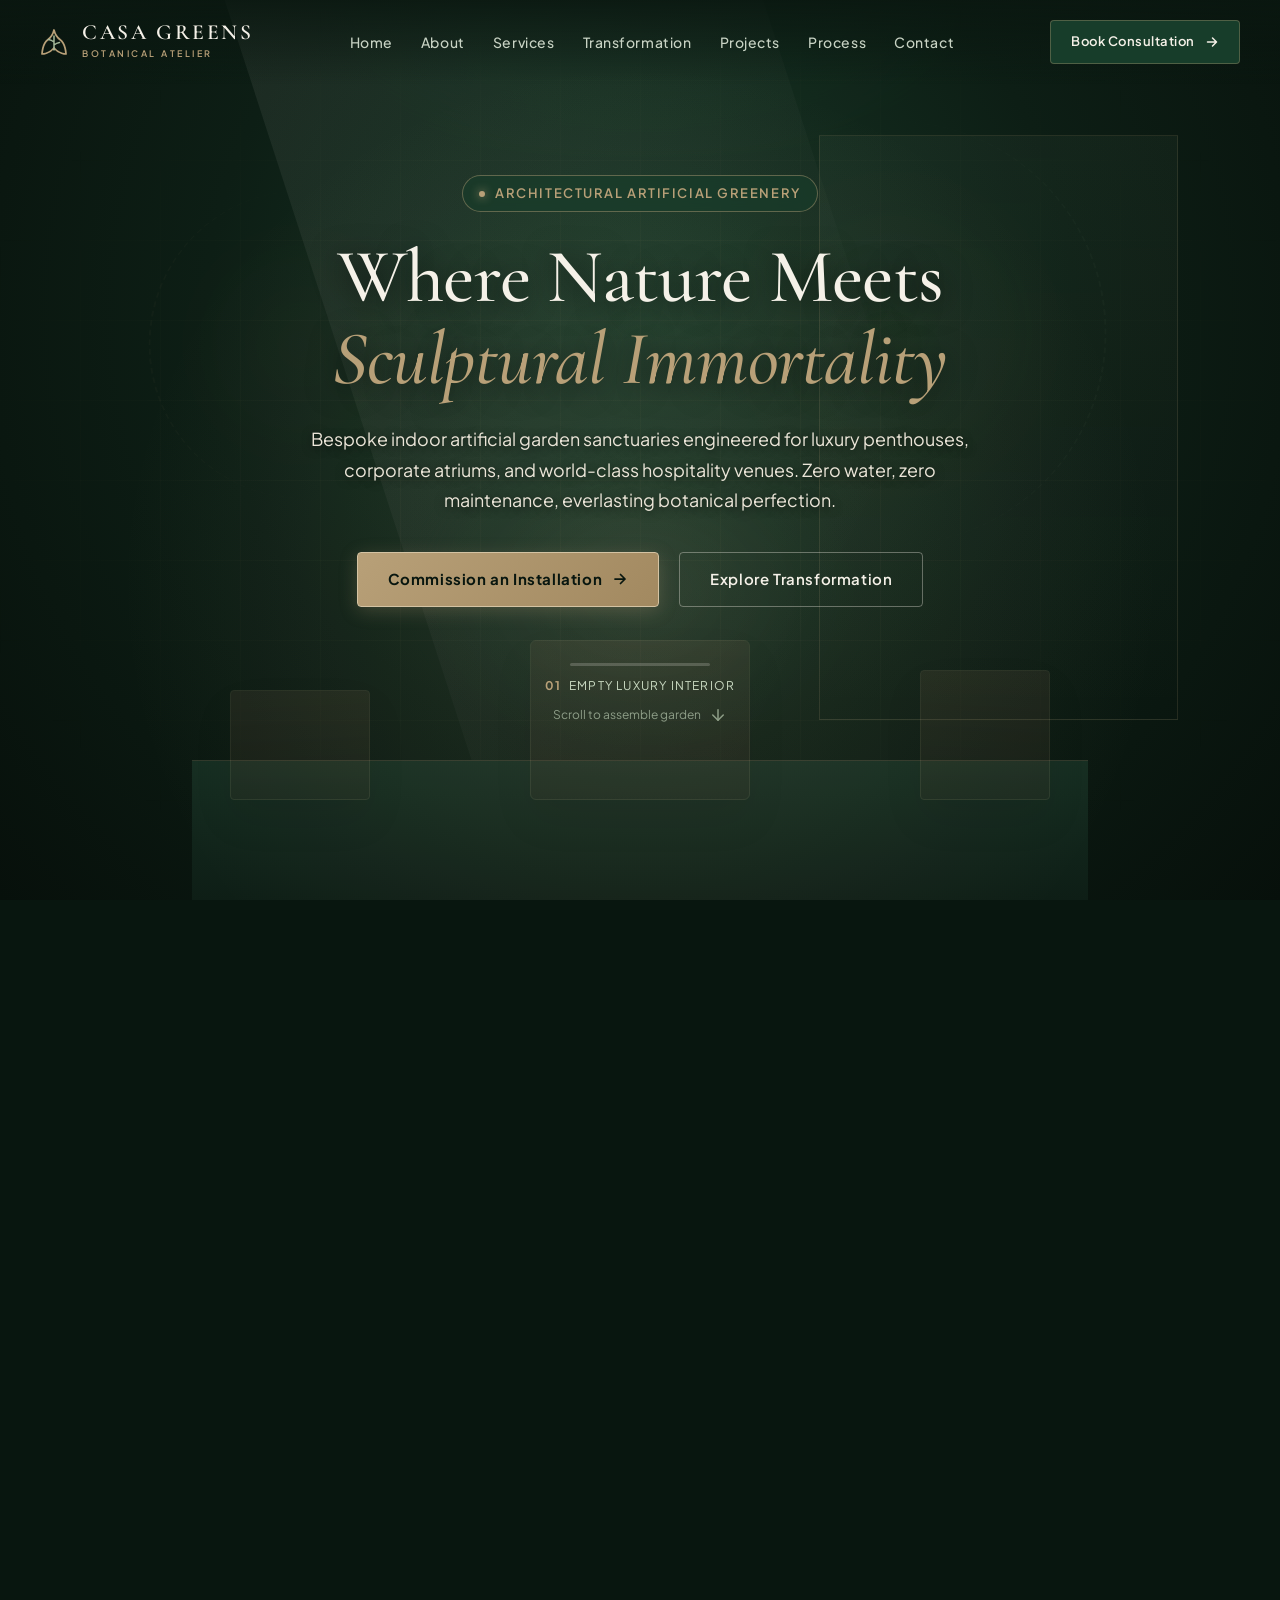
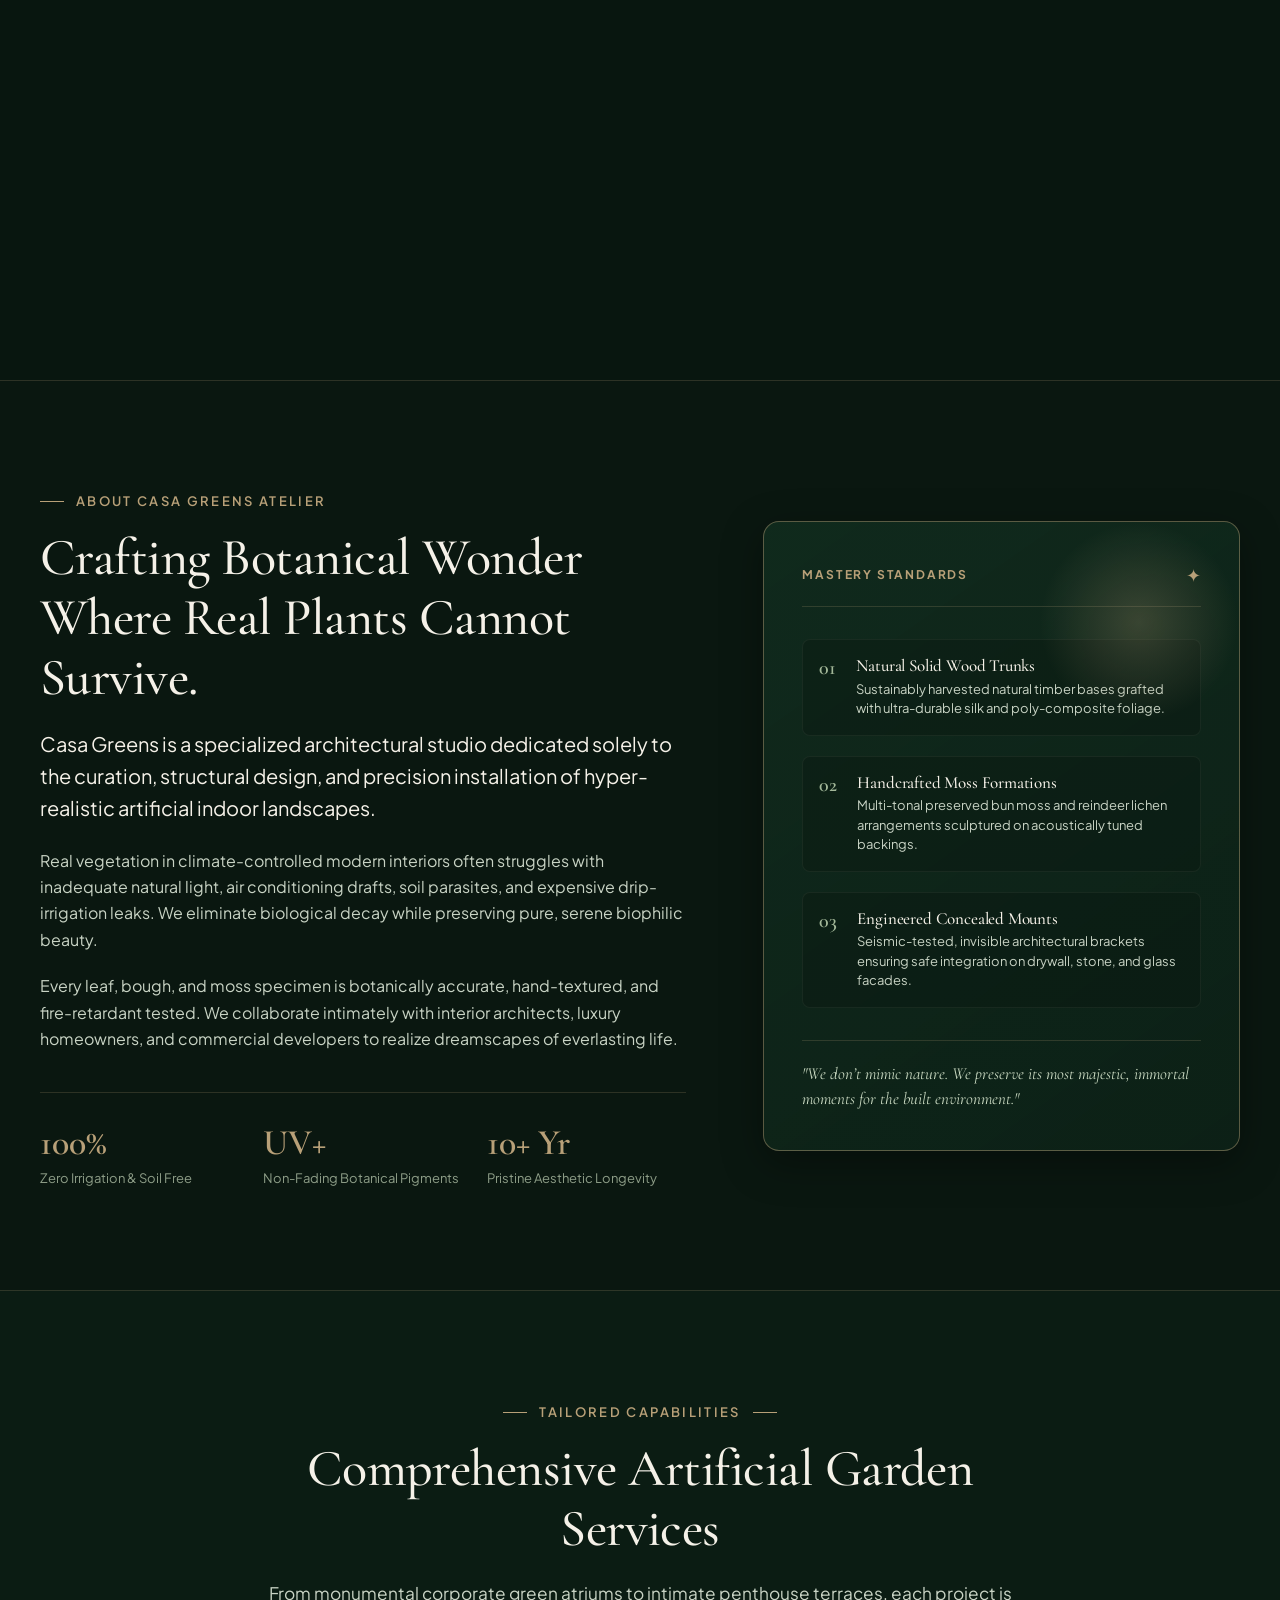
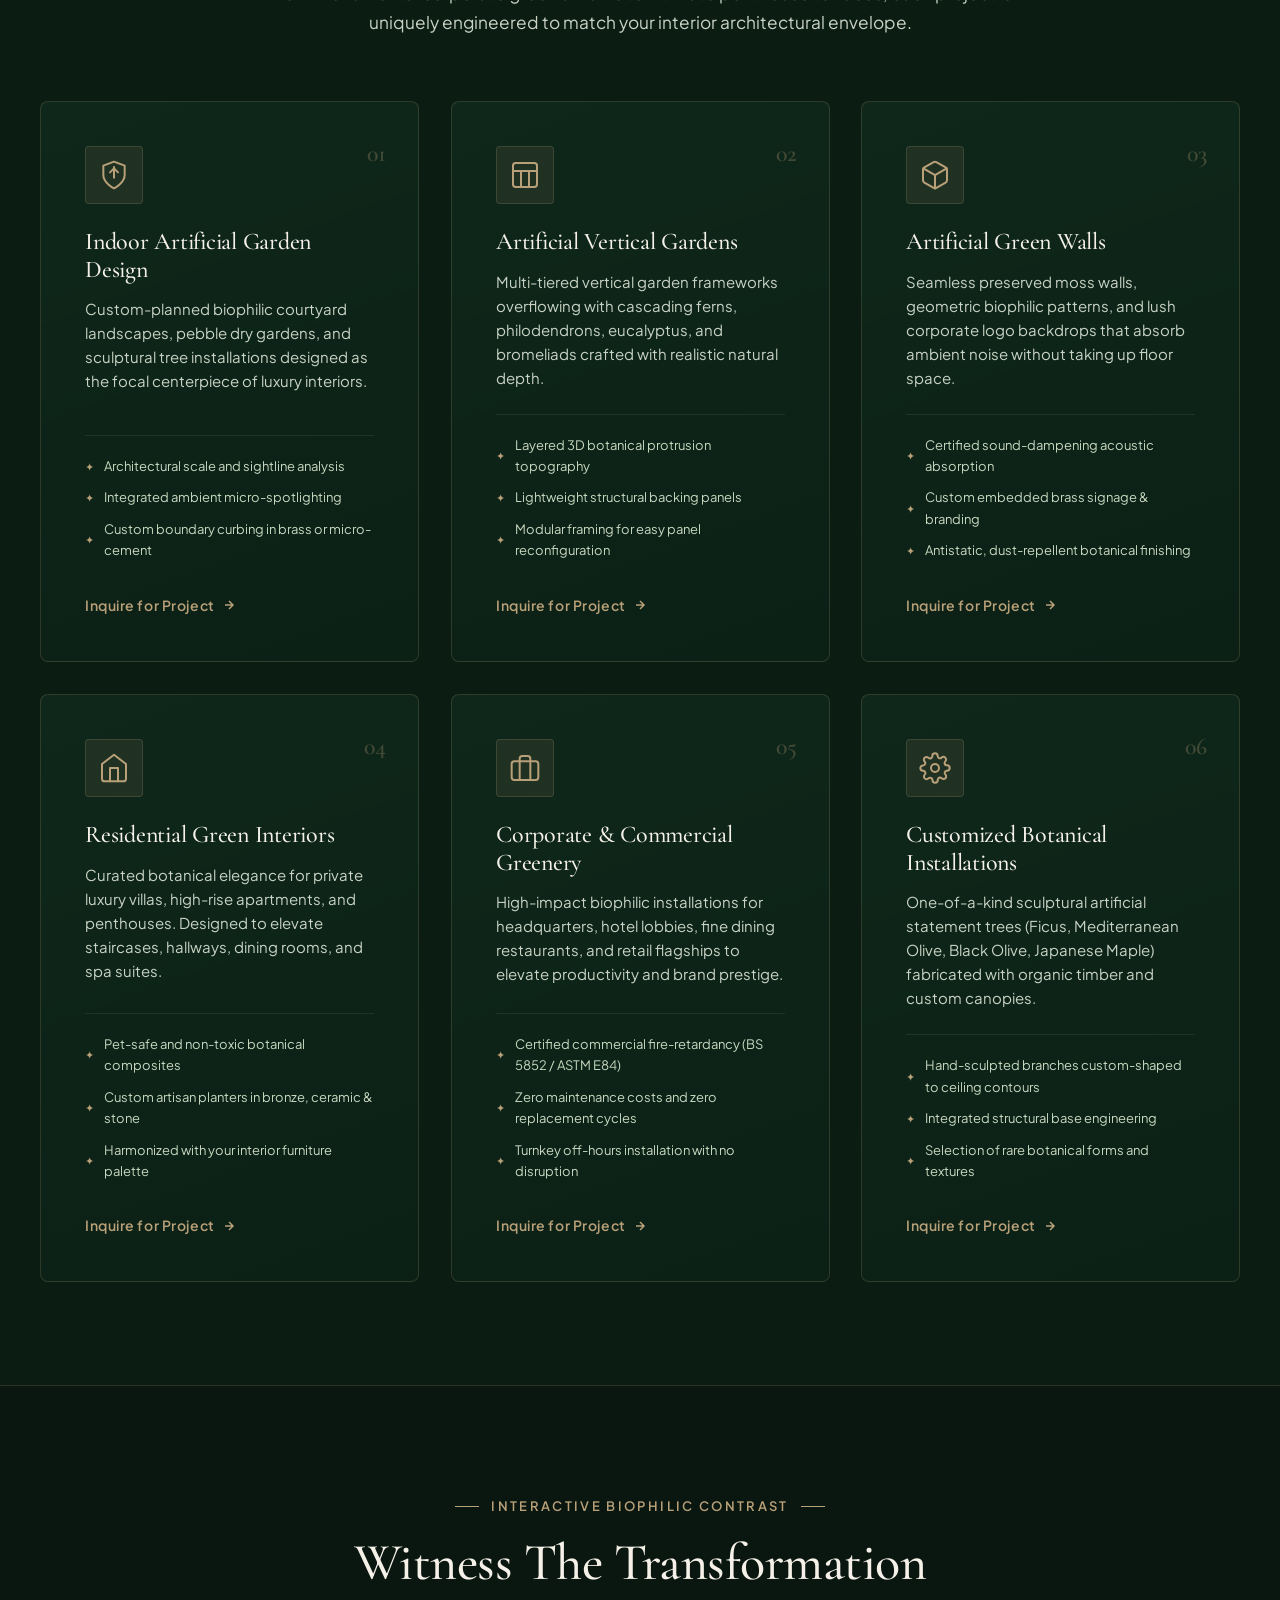
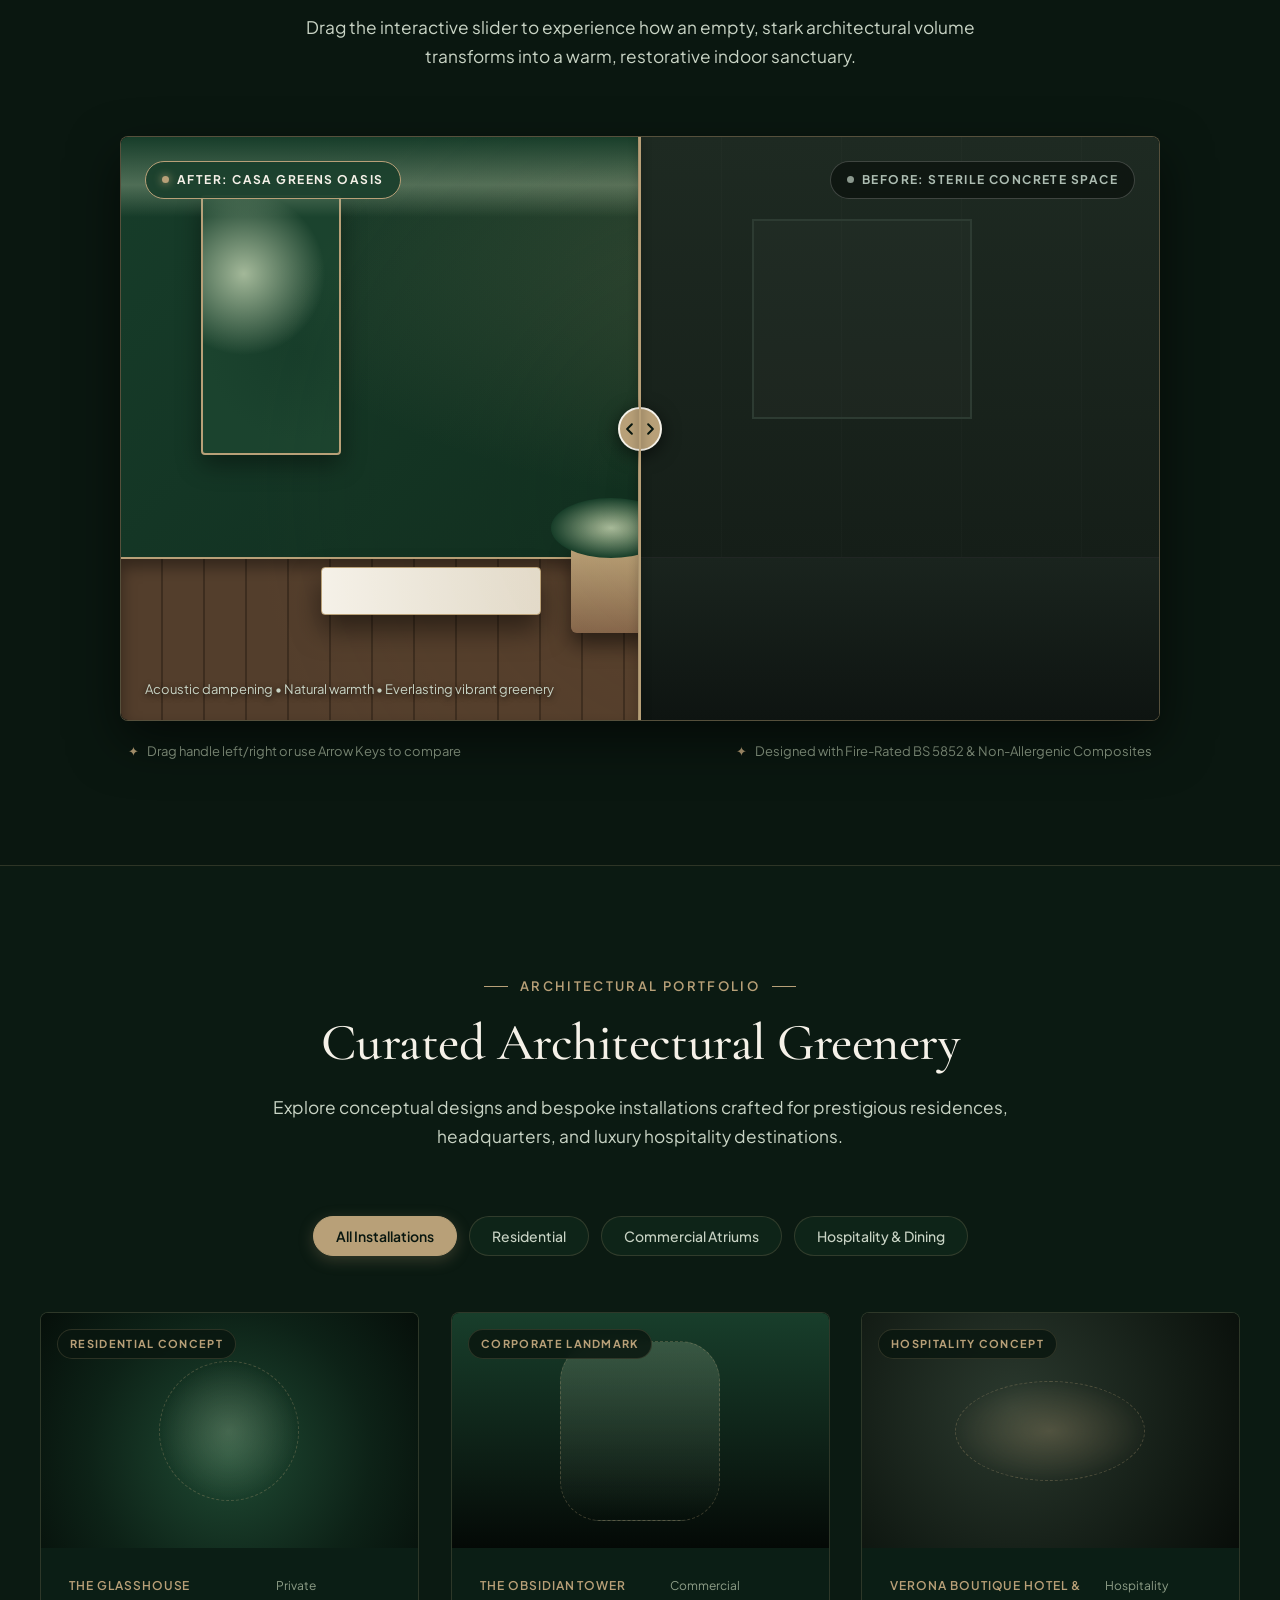
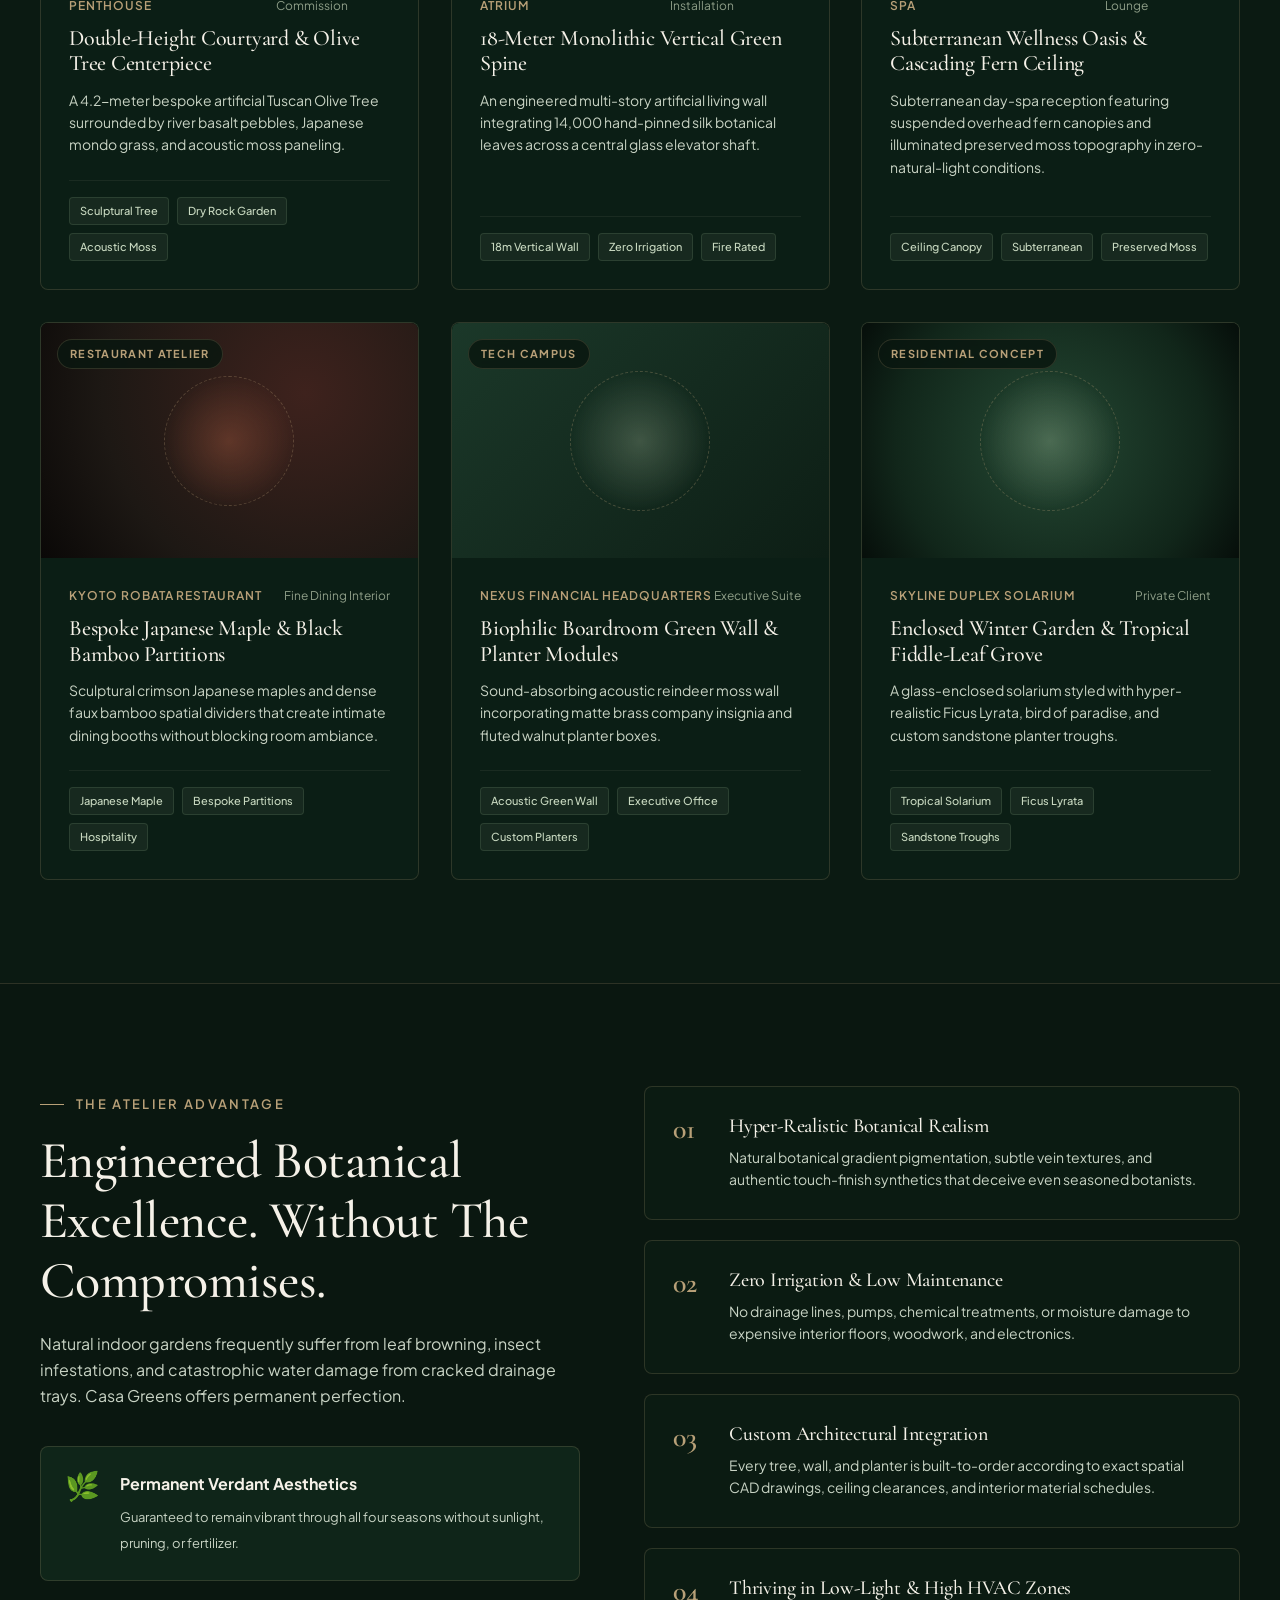
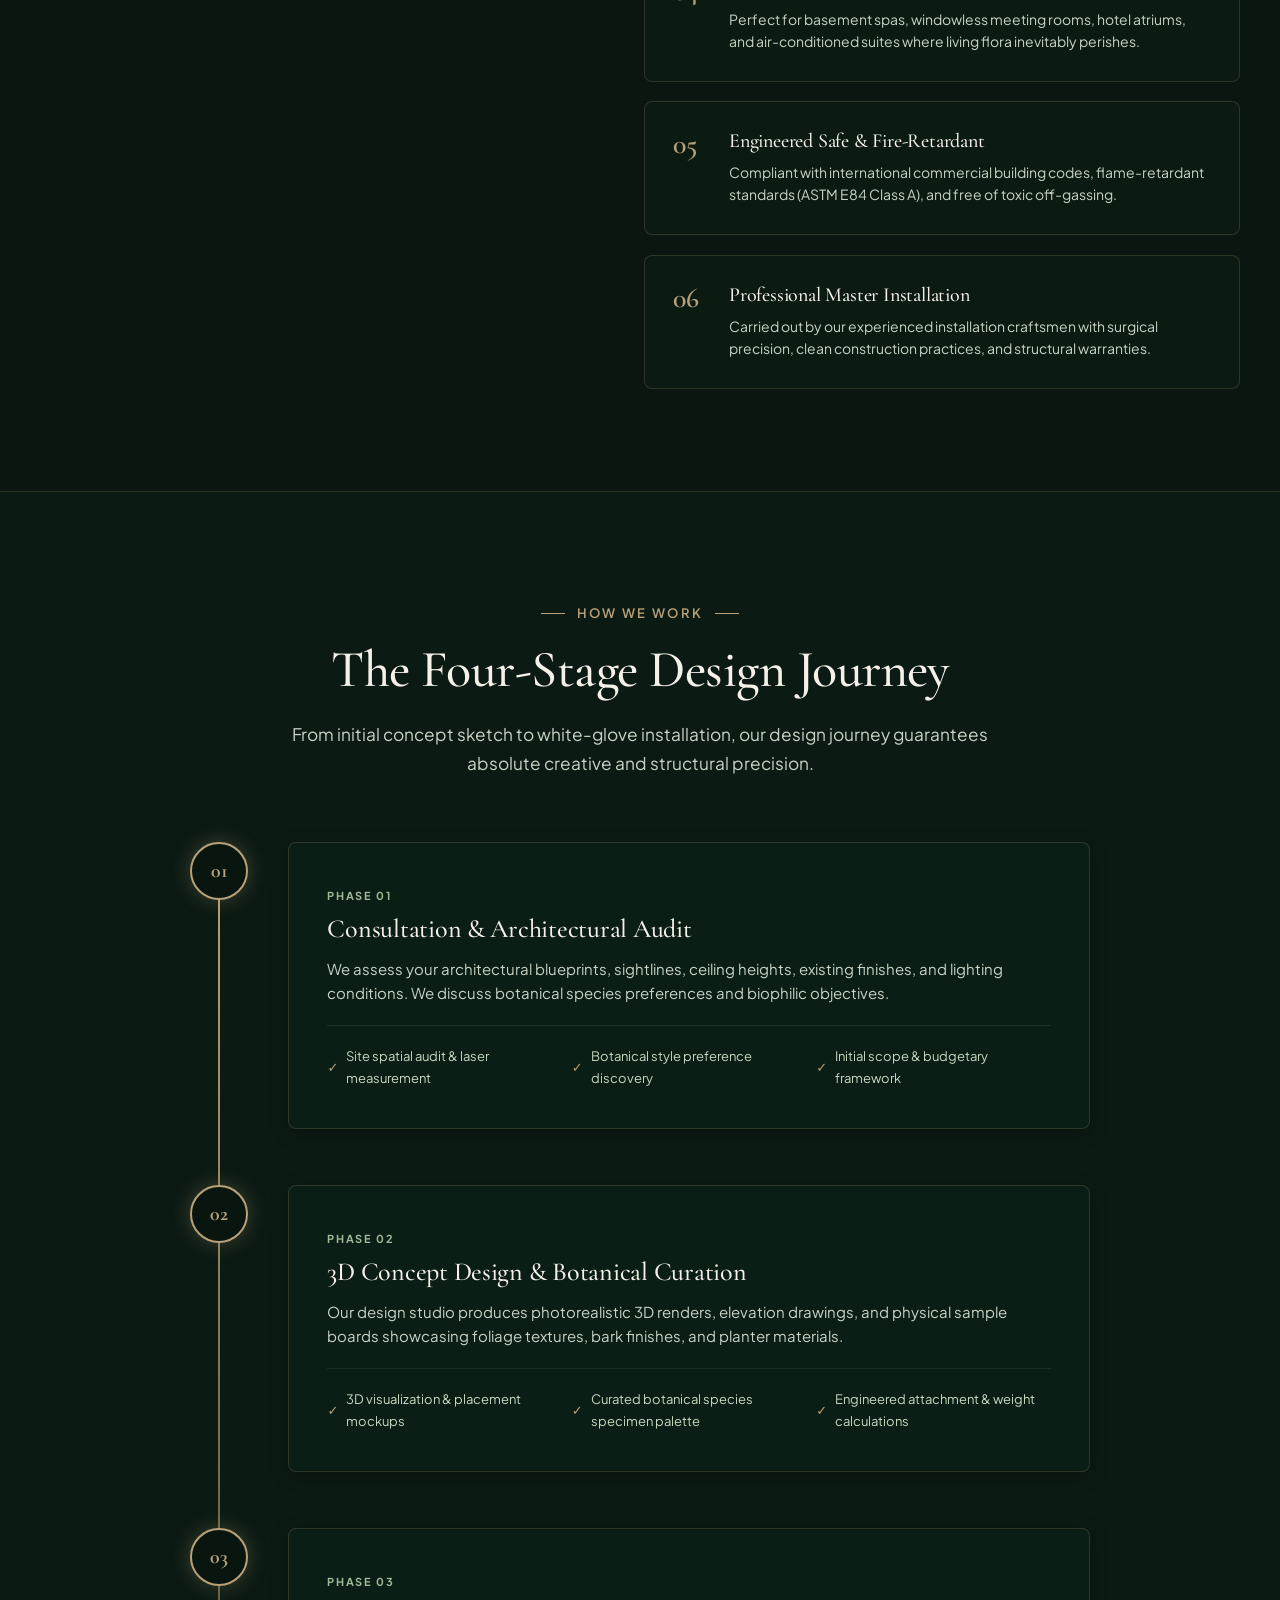
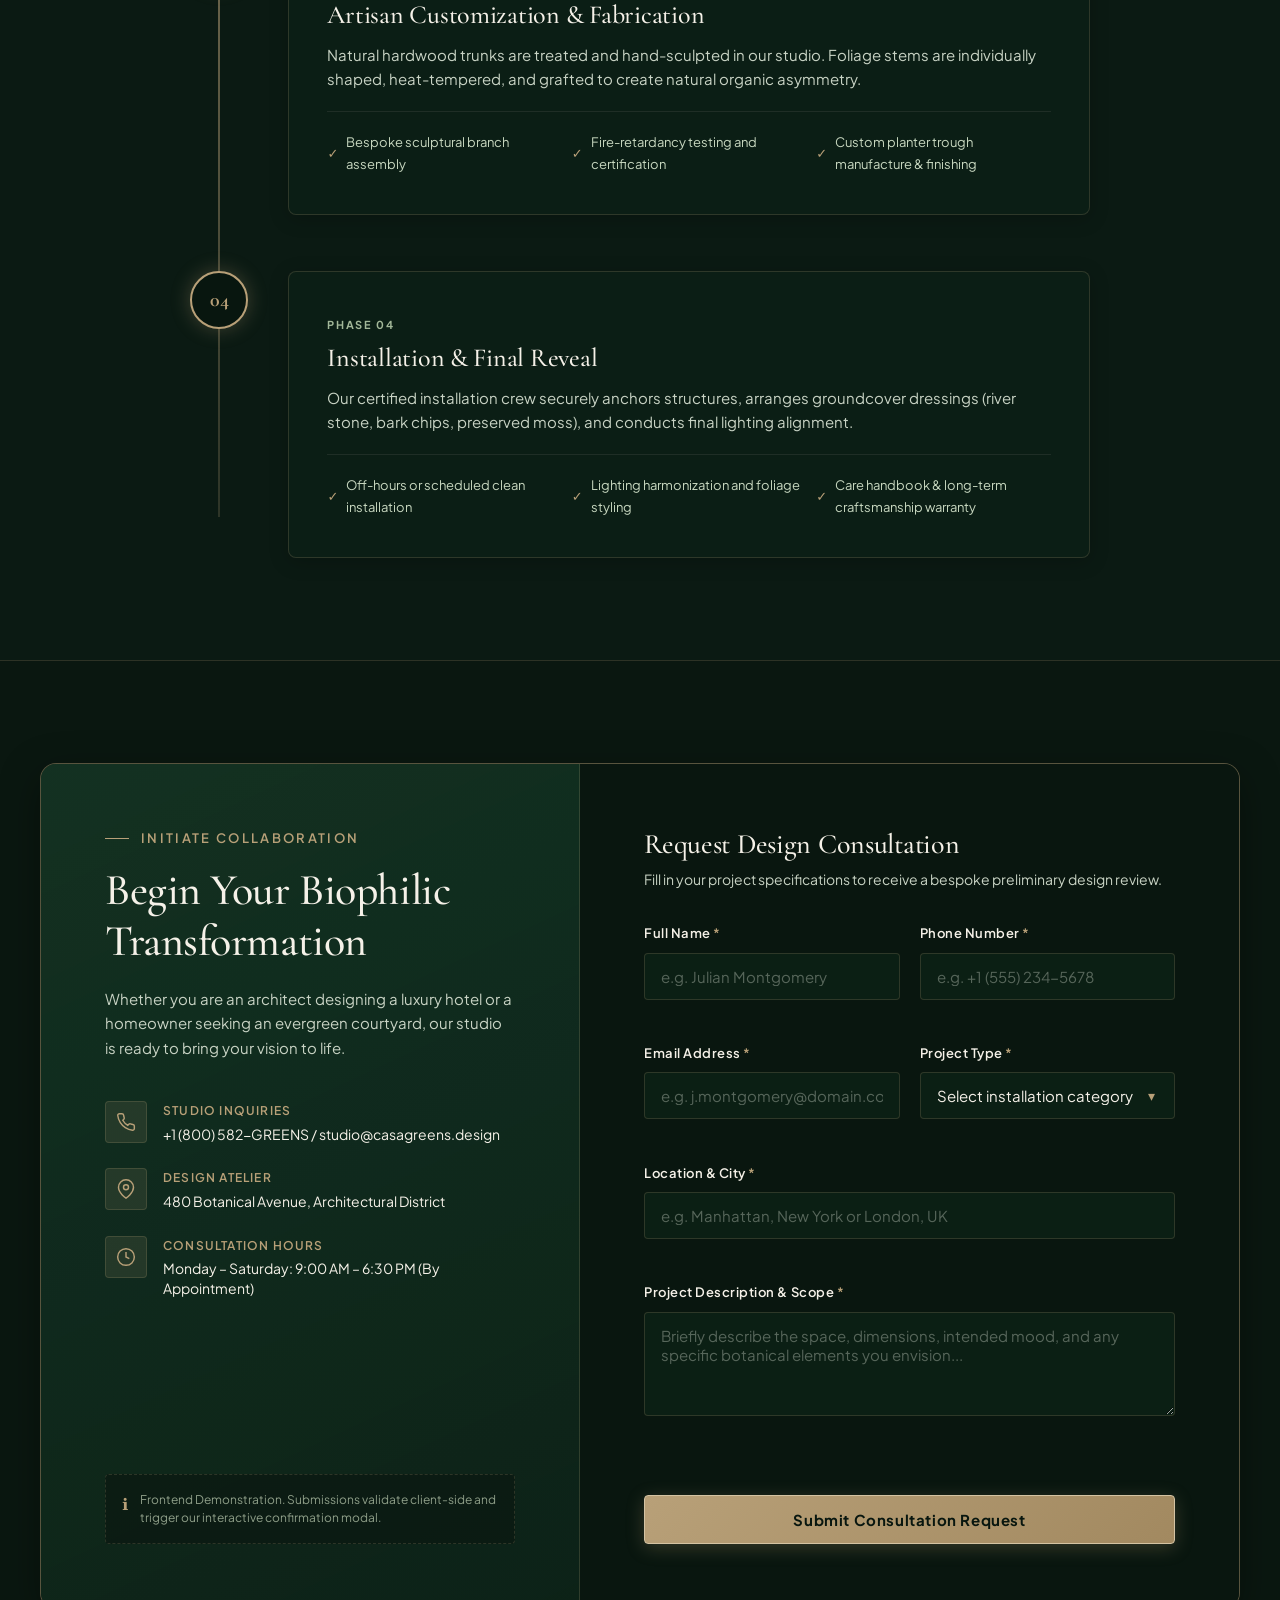
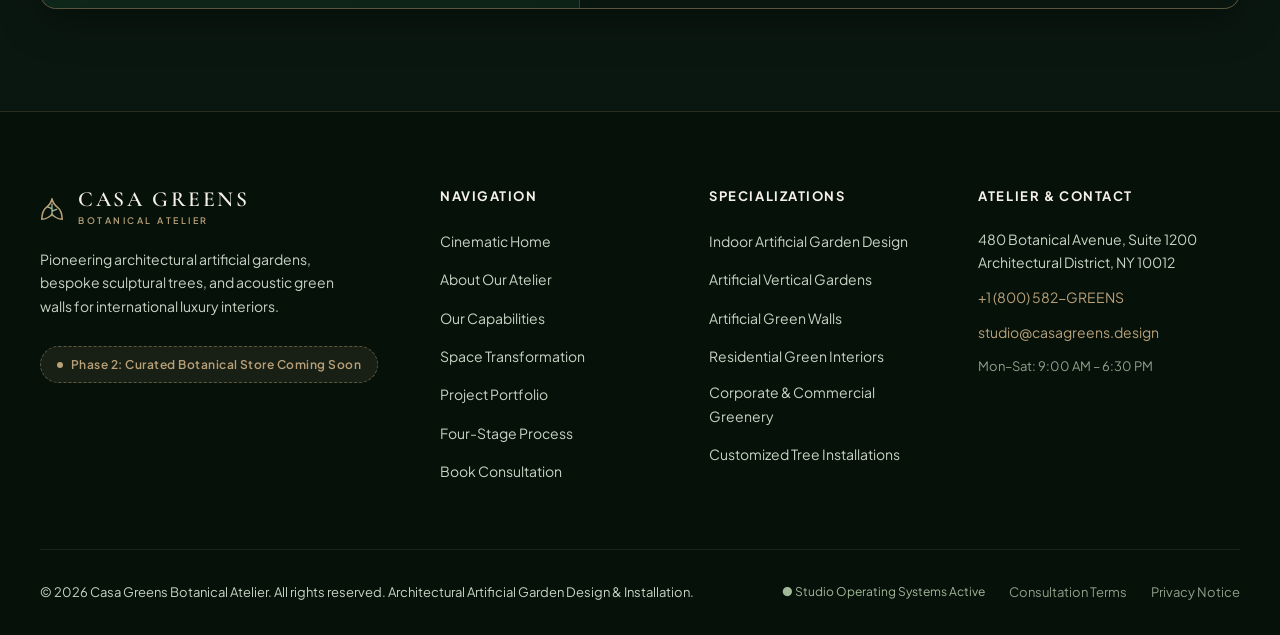
==== Casa-Green-Indoor-Artificial-Gardening/index.html @ 15dd3112 "Add Casa Greens Phase 1 website" ====
<!DOCTYPE html>
<html lang="en">
<head>
  <meta charset="UTF-8">
  <meta name="viewport" content="width=device-width, initial-scale=1.0">
  <title>Casa Greens | Luxury Indoor Artificial Garden Design &amp; Installation</title>
  <meta name="description" content="Casa Greens designs and installs bespoke, hyper-realistic indoor artificial gardens, botanical green walls, and commercial plantscapes for luxury residences, corporate offices, and hospitality spaces.">
  <meta name="keywords" content="indoor artificial garden, faux botanical design, artificial green walls, corporate plant installation, luxury interior greenery, bespoke biophilic design">
  
  <!-- Google Fonts Preconnect & Stylesheet -->
  <link rel="preconnect" href="https://fonts.googleapis.com">
  <link rel="preconnect" href="https://fonts.gstatic.com" crossorigin>
  <link href="https://fonts.googleapis.com/css2?family=Cormorant+Garamond:ital,wght@0,400;0,500;0,600;0,700;1,400&family=Plus+Jakarta+Sans:wght@300;400;500;600;700&display=swap" rel="stylesheet">
  
  <link rel="stylesheet" href="style.css">
</head>
<body>

  <!-- Screen Reader Skip Link -->
  <a href="#main-content" class="skip-link">Skip to main content</a>

  <!-- Navigation Bar -->
  <header class="site-header" id="siteHeader">
    <div class="nav-container">
      <a href="#hero" class="brand-logo" aria-label="Casa Greens Homepage">
        <span class="brand-mark">
          <svg width="28" height="28" viewBox="0 0 28 28" fill="none" xmlns="http://www.w3.org/2000/svg" aria-hidden="true">
            <path d="M14 2C14 2 15.5 8.5 20.5 12C25.5 15.5 26 26 26 26C26 26 18.5 25.5 14 20C9.5 25.5 2 26 2 26C2 26 2.5 15.5 7.5 12C12.5 8.5 14 2 14 2Z" stroke="#B8A078" stroke-width="1.75" stroke-linejoin="round"/>
            <path d="M14 8V22M14 14C11.5 12 8.5 11.5 8.5 11.5M14 17C16.5 15 19.5 14.5 19.5 14.5" stroke="#A3B899" stroke-width="1.5" stroke-linecap="round"/>
          </svg>
        </span>
        <span class="brand-text">
          <span class="brand-title">CASA GREENS</span>
          <span class="brand-subtitle">BOTANICAL ATELIER</span>
        </span>
      </a>

      <nav class="main-nav" id="mainNav" aria-label="Primary Navigation">
        <ul class="nav-links">
          <li><a href="#hero" class="nav-link active">Home</a></li>
          <li><a href="#about" class="nav-link">About</a></li>
          <li><a href="#services" class="nav-link">Services</a></li>
          <li><a href="#transformation" class="nav-link">Transformation</a></li>
          <li><a href="#projects" class="nav-link">Projects</a></li>
          <li><a href="#process" class="nav-link">Process</a></li>
          <li><a href="#contact" class="nav-link">Contact</a></li>
        </ul>
      </nav>

      <div class="nav-actions">
        <a href="#contact" class="btn btn-primary nav-cta">
          <span>Book Consultation</span>
          <svg width="14" height="14" viewBox="0 0 14 14" fill="none" xmlns="http://www.w3.org/2000/svg" aria-hidden="true">
            <path d="M2.5 7H11.5M11.5 7L7.5 3M11.5 7L7.5 11" stroke="currentColor" stroke-width="1.5" stroke-linecap="round" stroke-linejoin="round"/>
          </svg>
        </a>
        <button class="menu-toggle" id="menuToggle" aria-expanded="false" aria-controls="mainNav" aria-label="Toggle navigation menu">
          <span class="hamburger-bar"></span>
          <span class="hamburger-bar"></span>
          <span class="hamburger-bar"></span>
        </button>
      </div>
    </div>
  </header>

  <main id="main-content">
    <!-- SECTION 1: Cinematic Hero (Scroll-driven) -->
    <section class="hero-section" id="hero" aria-label="Cinematic Experience">
      <div class="hero-sticky-viewport" id="heroStickyViewport">
        <!-- Background Video Architecture Container -->
        <div class="hero-video-wrapper" id="heroVideoWrapper">
          <video 
            id="heroVideo" 
            class="hero-video" 
            playsinline 
            muted 
            preload="metadata"
            aria-hidden="true">
            <source src="assets/videos/hero-transformation.mp4" type="video/mp4">
          </video>
          
          <!-- Polished Visual Architectural Fallback (Active when video is absent/loading) -->
          <div class="hero-fallback-stage" id="heroFallbackStage" aria-hidden="true">
            <div class="architectural-grid"></div>
            
            <!-- Layer 1: Minimalist Luxury Interior Foundation -->
            <div class="stage-layer interior-room">
              <div class="light-beam"></div>
              <div class="room-window"></div>
              <div class="concrete-pedestal"></div>
            </div>

            <!-- Layer 2: Planters & Sculptural Vessels entering scene -->
            <div class="stage-layer planters-layer" id="layerPlanters">
              <div class="vessel vessel-left"></div>
              <div class="vessel vessel-center"></div>
              <div class="vessel vessel-right"></div>
            </div>

            <!-- Layer 3: Branch Structures & Architectural Canopies -->
            <div class="stage-layer branches-layer" id="layerBranches">
              <div class="branch-canopy canopy-left"></div>
              <div class="branch-canopy canopy-right"></div>
            </div>

            <!-- Layer 4: Lush Everlasting Greenery & Foliage Reveal -->
            <div class="stage-layer greenery-layer" id="layerGreenery">
              <div class="foliage-element hanging-ferns"></div>
              <div class="foliage-element living-wall-sample"></div>
              <div class="foliage-element olive-crown"></div>
            </div>

            <!-- Atmospheric Ambient Lighting Gradient -->
            <div class="hero-ambient-glow"></div>
          </div>
        </div>

        <!-- Hero Content Overlay with Scroll Stepper -->
        <div class="hero-content-container">
          <div class="hero-badge">
            <span class="badge-dot"></span>
            <span>Architectural Artificial Greenery</span>
          </div>
          
          <h1 class="hero-headline">
            Where Nature Meets <span class="text-gold">Sculptural Immortality</span>
          </h1>
          
          <p class="hero-description">
            Bespoke indoor artificial garden sanctuaries engineered for luxury penthouses, corporate atriums, and world-class hospitality venues. Zero water, zero maintenance, everlasting botanical perfection.
          </p>

          <div class="hero-cta-group">
            <a href="#contact" class="btn btn-gold">
              <span>Commission an Installation</span>
              <svg width="16" height="16" viewBox="0 0 16 16" fill="none" aria-hidden="true">
                <path d="M3 8H13M13 8L8.5 3.5M13 8L8.5 12.5" stroke="currentColor" stroke-width="1.75" stroke-linecap="round" stroke-linejoin="round"/>
              </svg>
            </a>
            <a href="#transformation" class="btn btn-outline">
              <span>Explore Transformation</span>
            </a>
          </div>

          <!-- Interactive Scroll Indicator & Dynamic Progress Tracker -->
          <div class="hero-scroll-controller">
            <div class="scroll-track">
              <div class="scroll-progress-bar" id="heroScrollProgress"></div>
            </div>
            <div class="scroll-phase-label" id="heroPhaseLabel">
              <span class="phase-number">01</span>
              <span class="phase-title">Empty Luxury Interior</span>
            </div>
            <div class="scroll-hint">
              <span>Scroll to assemble garden</span>
              <svg width="18" height="18" viewBox="0 0 24 24" fill="none" stroke="currentColor" stroke-width="2" stroke-linecap="round" stroke-linejoin="round">
                <line x1="12" y1="5" x2="12" y2="19"></line>
                <polyline points="19 12 12 19 5 12"></polyline>
              </svg>
            </div>
          </div>
        </div>
      </div>
    </section>

    <!-- SECTION 2: About Us -->
    <section class="section about-section" id="about">
      <div class="container">
        <div class="about-grid">
          <div class="about-narrative" data-reveal="fade-up">
            <div class="section-tag">
              <span class="tag-line"></span>
              <span>About Casa Greens Atelier</span>
            </div>
            <h2 class="section-title">
              Crafting Botanical Wonder Where Real Plants Cannot Survive.
            </h2>
            <p class="lead-text">
              Casa Greens is a specialized architectural studio dedicated solely to the curation, structural design, and precision installation of hyper-realistic artificial indoor landscapes.
            </p>
            <p class="body-text">
              Real vegetation in climate-controlled modern interiors often struggles with inadequate natural light, air conditioning drafts, soil parasites, and expensive drip-irrigation leaks. We eliminate biological decay while preserving pure, serene biophilic beauty.
            </p>
            <p class="body-text">
              Every leaf, bough, and moss specimen is botanically accurate, hand-textured, and fire-retardant tested. We collaborate intimately with interior architects, luxury homeowners, and commercial developers to realize dreamscapes of everlasting life.
            </p>

            <div class="stats-row">
              <div class="stat-item">
                <span class="stat-number">100%</span>
                <span class="stat-label">Zero Irrigation &amp; Soil Free</span>
              </div>
              <div class="stat-item">
                <span class="stat-number">UV+</span>
                <span class="stat-label">Non-Fading Botanical Pigments</span>
              </div>
              <div class="stat-item">
                <span class="stat-number">10+ Yr</span>
                <span class="stat-label">Pristine Aesthetic Longevity</span>
              </div>
            </div>
          </div>

          <div class="about-visual-column" data-reveal="fade-left">
            <div class="visual-card-stack">
              <div class="botanical-showcase-panel">
                <div class="panel-header">
                  <span class="panel-pill">Mastery Standards</span>
                  <span class="panel-icon">✦</span>
                </div>
                <div class="botanical-layers-graphic">
                  <div class="feature-strip">
                    <span class="feature-strip-num">01</span>
                    <div class="feature-strip-info">
                      <h4>Natural Solid Wood Trunks</h4>
                      <p>Sustainably harvested natural timber bases grafted with ultra-durable silk and poly-composite foliage.</p>
                    </div>
                  </div>
                  <div class="feature-strip">
                    <span class="feature-strip-num">02</span>
                    <div class="feature-strip-info">
                      <h4>Handcrafted Moss Formations</h4>
                      <p>Multi-tonal preserved bun moss and reindeer lichen arrangements sculptured on acoustically tuned backings.</p>
                    </div>
                  </div>
                  <div class="feature-strip">
                    <span class="feature-strip-num">03</span>
                    <div class="feature-strip-info">
                      <h4>Engineered Concealed Mounts</h4>
                      <p>Seismic-tested, invisible architectural brackets ensuring safe integration on drywall, stone, and glass facades.</p>
                    </div>
                  </div>
                </div>
                <div class="panel-footer">
                  <div class="artisan-quote">
                    <em>"We don’t mimic nature. We preserve its most majestic, immortal moments for the built environment."</em>
                  </div>
                </div>
              </div>
            </div>
          </div>
        </div>
      </div>
    </section>

    <!-- SECTION 3: Our Services -->
    <section class="section services-section" id="services">
      <div class="container">
        <div class="section-header text-center" data-reveal="fade-up">
          <div class="section-tag center">
            <span class="tag-line"></span>
            <span>Tailored Capabilities</span>
            <span class="tag-line"></span>
          </div>
          <h2 class="section-title">Comprehensive Artificial Garden Services</h2>
          <p class="section-subtitle">
            From monumental corporate green atriums to intimate penthouse terraces, each project is uniquely engineered to match your interior architectural envelope.
          </p>
        </div>

        <div class="services-grid">
          <!-- Service 1 -->
          <article class="service-card" data-reveal="fade-up" data-delay="100">
            <div class="service-icon-wrapper">
              <svg width="32" height="32" viewBox="0 0 24 24" fill="none" stroke="currentColor" stroke-width="1.5" stroke-linecap="round" stroke-linejoin="round">
                <path d="M12 22s8-4 8-10V5l-8-3-8 3v7c0 6 8 10 8 10z"/>
                <path d="M12 6v8"/>
                <path d="M9 10l3-3 3 3"/>
              </svg>
            </div>
            <span class="service-index">01</span>
            <h3 class="service-title">Indoor Artificial Garden Design</h3>
            <p class="service-desc">
              Custom-planned biophilic courtyard landscapes, pebble dry gardens, and sculptural tree installations designed as the focal centerpiece of luxury interiors.
            </p>
            <ul class="service-highlights">
              <li>Architectural scale and sightline analysis</li>
              <li>Integrated ambient micro-spotlighting</li>
              <li>Custom boundary curbing in brass or micro-cement</li>
            </ul>
            <a href="#contact" class="service-link" data-service-select="Indoor Artificial Garden Design">
              <span>Inquire for Project</span>
              <svg width="12" height="12" viewBox="0 0 12 12" fill="none" stroke="currentColor" stroke-width="1.5"><path d="M2 6h8M6 2l4 4-4 4"/></svg>
            </a>
          </article>

          <!-- Service 2 -->
          <article class="service-card" data-reveal="fade-up" data-delay="150">
            <div class="service-icon-wrapper">
              <svg width="32" height="32" viewBox="0 0 24 24" fill="none" stroke="currentColor" stroke-width="1.5" stroke-linecap="round" stroke-linejoin="round">
                <rect x="3" y="3" width="18" height="18" rx="2"/>
                <path d="M3 9h18M9 21V9M15 21V9"/>
              </svg>
            </div>
            <span class="service-index">02</span>
            <h3 class="service-title">Artificial Vertical Gardens</h3>
            <p class="service-desc">
              Multi-tiered vertical garden frameworks overflowing with cascading ferns, philodendrons, eucalyptus, and bromeliads crafted with realistic natural depth.
            </p>
            <ul class="service-highlights">
              <li>Layered 3D botanical protrusion topography</li>
              <li>Lightweight structural backing panels</li>
              <li>Modular framing for easy panel reconfiguration</li>
            </ul>
            <a href="#contact" class="service-link" data-service-select="Artificial Vertical Gardens">
              <span>Inquire for Project</span>
              <svg width="12" height="12" viewBox="0 0 12 12" fill="none" stroke="currentColor" stroke-width="1.5"><path d="M2 6h8M6 2l4 4-4 4"/></svg>
            </a>
          </article>

          <!-- Service 3 -->
          <article class="service-card" data-reveal="fade-up" data-delay="200">
            <div class="service-icon-wrapper">
              <svg width="32" height="32" viewBox="0 0 24 24" fill="none" stroke="currentColor" stroke-width="1.5" stroke-linecap="round" stroke-linejoin="round">
                <path d="M21 16V8a2 2 0 0 0-1-1.73l-7-4a2 2 0 0 0-2 0l-7 4A2 2 0 0 0 3 8v8a2 2 0 0 0 1 1.73l7 4a2 2 0 0 0 2 0l7-4A2 2 0 0 0 21 16z"/>
                <path d="M3.27 6.96L12 12.01l8.73-5.05M12 22.08V12"/>
              </svg>
            </div>
            <span class="service-index">03</span>
            <h3 class="service-title">Artificial Green Walls</h3>
            <p class="service-desc">
              Seamless preserved moss walls, geometric biophilic patterns, and lush corporate logo backdrops that absorb ambient noise without taking up floor space.
            </p>
            <ul class="service-highlights">
              <li>Certified sound-dampening acoustic absorption</li>
              <li>Custom embedded brass signage &amp; branding</li>
              <li>Antistatic, dust-repellent botanical finishing</li>
            </ul>
            <a href="#contact" class="service-link" data-service-select="Artificial Green Walls">
              <span>Inquire for Project</span>
              <svg width="12" height="12" viewBox="0 0 12 12" fill="none" stroke="currentColor" stroke-width="1.5"><path d="M2 6h8M6 2l4 4-4 4"/></svg>
            </a>
          </article>

          <!-- Service 4 -->
          <article class="service-card" data-reveal="fade-up" data-delay="250">
            <div class="service-icon-wrapper">
              <svg width="32" height="32" viewBox="0 0 24 24" fill="none" stroke="currentColor" stroke-width="1.5" stroke-linecap="round" stroke-linejoin="round">
                <path d="M3 9l9-7 9 7v11a2 2 0 0 1-2 2H5a2 2 0 0 1-2-2z"/>
                <polyline points="9 22 9 12 15 12 15 22"/>
              </svg>
            </div>
            <span class="service-index">04</span>
            <h3 class="service-title">Residential Green Interiors</h3>
            <p class="service-desc">
              Curated botanical elegance for private luxury villas, high-rise apartments, and penthouses. Designed to elevate staircases, hallways, dining rooms, and spa suites.
            </p>
            <ul class="service-highlights">
              <li>Pet-safe and non-toxic botanical composites</li>
              <li>Custom artisan planters in bronze, ceramic &amp; stone</li>
              <li>Harmonized with your interior furniture palette</li>
            </ul>
            <a href="#contact" class="service-link" data-service-select="Residential Green Interiors">
              <span>Inquire for Project</span>
              <svg width="12" height="12" viewBox="0 0 12 12" fill="none" stroke="currentColor" stroke-width="1.5"><path d="M2 6h8M6 2l4 4-4 4"/></svg>
            </a>
          </article>

          <!-- Service 5 -->
          <article class="service-card" data-reveal="fade-up" data-delay="300">
            <div class="service-icon-wrapper">
              <svg width="32" height="32" viewBox="0 0 24 24" fill="none" stroke="currentColor" stroke-width="1.5" stroke-linecap="round" stroke-linejoin="round">
                <rect x="2" y="7" width="20" height="14" rx="2" ry="2"/>
                <path d="M16 21V5a2 2 0 0 0-2-2h-4a2 2 0 0 0-2 2v16"/>
              </svg>
            </div>
            <span class="service-index">05</span>
            <h3 class="service-title">Corporate &amp; Commercial Greenery</h3>
            <p class="service-desc">
              High-impact biophilic installations for headquarters, hotel lobbies, fine dining restaurants, and retail flagships to elevate productivity and brand prestige.
            </p>
            <ul class="service-highlights">
              <li>Certified commercial fire-retardancy (BS 5852 / ASTM E84)</li>
              <li>Zero maintenance costs and zero replacement cycles</li>
              <li>Turnkey off-hours installation with no disruption</li>
            </ul>
            <a href="#contact" class="service-link" data-service-select="Corporate & Commercial Greenery">
              <span>Inquire for Project</span>
              <svg width="12" height="12" viewBox="0 0 12 12" fill="none" stroke="currentColor" stroke-width="1.5"><path d="M2 6h8M6 2l4 4-4 4"/></svg>
            </a>
          </article>

          <!-- Service 6 -->
          <article class="service-card" data-reveal="fade-up" data-delay="350">
            <div class="service-icon-wrapper">
              <svg width="32" height="32" viewBox="0 0 24 24" fill="none" stroke="currentColor" stroke-width="1.5" stroke-linecap="round" stroke-linejoin="round">
                <circle cx="12" cy="12" r="3"/>
                <path d="M19.4 15a1.65 1.65 0 0 0 .33 1.82l.06.06a2 2 0 0 1 0 2.83 2 2 0 0 1-2.83 0l-.06-.06a1.65 1.65 0 0 0-1.82-.33 1.65 1.65 0 0 0-1 1.51V21a2 2 0 0 1-2 2 2 2 0 0 1-2-2v-.09A1.65 1.65 0 0 0 9 19.4a1.65 1.65 0 0 0-1.82.33l-.06.06a2 2 0 0 1-2.83 0 2 2 0 0 1 0-2.83l.06-.06a1.65 1.65 0 0 0 .33-1.82 1.65 1.65 0 0 0-1.51-1H3a2 2 0 0 1-2-2 2 2 0 0 1 2-2h.09A1.65 1.65 0 0 0 4.6 9a1.65 1.65 0 0 0-.33-1.82l-.06-.06a2 2 0 0 1 0-2.83 2 2 0 0 1 2.83 0l.06.06a1.65 1.65 0 0 0 1.82.33H9a1.65 1.65 0 0 0 1-1.51V3a2 2 0 0 1 2-2 2 2 0 0 1 2 2v.09a1.65 1.65 0 0 0 1 1.51 1.65 1.65 0 0 0 1.82-.33l.06-.06a2 2 0 0 1 2.83 0 2 2 0 0 1 0 2.83l-.06.06a1.65 1.65 0 0 0-.33 1.82V9a1.65 1.65 0 0 0 1.51 1H21a2 2 0 0 1 2 2 2 2 0 0 1-2 2h-.09a1.65 1.65 0 0 0-1.51 1z"/>
              </svg>
            </div>
            <span class="service-index">06</span>
            <h3 class="service-title">Customized Botanical Installations</h3>
            <p class="service-desc">
              One-of-a-kind sculptural artificial statement trees (Ficus, Mediterranean Olive, Black Olive, Japanese Maple) fabricated with organic timber and custom canopies.
            </p>
            <ul class="service-highlights">
              <li>Hand-sculpted branches custom-shaped to ceiling contours</li>
              <li>Integrated structural base engineering</li>
              <li>Selection of rare botanical forms and textures</li>
            </ul>
            <a href="#contact" class="service-link" data-service-select="Customized Artificial Plant Installations">
              <span>Inquire for Project</span>
              <svg width="12" height="12" viewBox="0 0 12 12" fill="none" stroke="currentColor" stroke-width="1.5"><path d="M2 6h8M6 2l4 4-4 4"/></svg>
            </a>
          </article>
        </div>
      </div>
    </section>

    <!-- SECTION 4: Transform Your Space (Before & After Comparison) -->
    <section class="section transformation-section" id="transformation">
      <div class="container">
        <div class="section-header text-center" data-reveal="fade-up">
          <div class="section-tag center">
            <span class="tag-line"></span>
            <span>Interactive Biophilic Contrast</span>
            <span class="tag-line"></span>
          </div>
          <h2 class="section-title">Witness The Transformation</h2>
          <p class="section-subtitle">
            Drag the interactive slider to experience how an empty, stark architectural volume transforms into a warm, restorative indoor sanctuary.
          </p>
        </div>

        <div class="comparison-stage-wrapper" data-reveal="fade-up">
          <div class="comparison-container" id="comparisonSlider" role="region" aria-label="Before and After Garden Transformation Comparison">
            
            <!-- BEFORE VIEW: Plain Modern Interior -->
            <div class="comparison-view view-before">
              <div class="scene-visual-art scene-before">
                <div class="scene-decorations">
                  <div class="scene-wall"></div>
                  <div class="scene-floor"></div>
                  <div class="stark-bench"></div>
                  <div class="bare-window"></div>
                  <div class="dust-motes"></div>
                </div>
                <div class="scene-badge label-before">
                  <span class="badge-indicator"></span>
                  <span>BEFORE: Sterile Concrete Space</span>
                </div>
                <div class="scene-meta-details">
                  <p>Cold acoustics • Harsh straight lines • Zero organic warmth</p>
                </div>
              </div>
            </div>

            <!-- AFTER VIEW: Lavish Indoor Artificial Garden (Clipped by slider handle) -->
            <div class="comparison-view view-after" id="comparisonAfterView">
              <div class="scene-visual-art scene-after">
                <div class="scene-decorations">
                  <div class="scene-wall verdant-wall"></div>
                  <div class="scene-floor warm-deck"></div>
                  <div class="stark-bench upholstered-bench"></div>
                  <div class="bare-window sunlit-window"></div>
                  <!-- Botanical additions -->
                  <div class="art-tree sculptural-olive"></div>
                  <div class="art-moss-wall"></div>
                  <div class="art-stone-planters"></div>
                  <div class="art-cascading-canopy"></div>
                  <div class="ambient-warm-glow"></div>
                </div>
                <div class="scene-badge label-after">
                  <span class="badge-indicator gold"></span>
                  <span>AFTER: Casa Greens Oasis</span>
                </div>
                <div class="scene-meta-details">
                  <p>Acoustic dampening • Natural warmth • Everlasting vibrant greenery</p>
                </div>
              </div>
            </div>

            <!-- Divider Line and Interactive Drag Handle -->
            <div class="comparison-handle" id="comparisonHandle" role="slider" aria-valuenow="50" aria-valuemin="0" aria-valuemax="100" aria-label="Comparison slider position" tabindex="0">
              <div class="handle-line"></div>
              <div class="handle-button">
                <svg width="20" height="20" viewBox="0 0 24 24" fill="none" stroke="currentColor" stroke-width="2.5" stroke-linecap="round" stroke-linejoin="round">
                  <polyline points="15 18 9 12 15 6"/>
                  <polyline points="9 18 3 12 9 6" style="display:none;"/>
                </svg>
                <svg width="20" height="20" viewBox="0 0 24 24" fill="none" stroke="currentColor" stroke-width="2.5" stroke-linecap="round" stroke-linejoin="round">
                  <polyline points="9 18 15 12 9 6"/>
                </svg>
              </div>
            </div>
          </div>

          <div class="comparison-helper-bar">
            <div class="helper-item">
              <span class="helper-bullet">✦</span>
              <span>Drag handle left/right or use Arrow Keys to compare</span>
            </div>
            <div class="helper-item">
              <span class="helper-bullet">✦</span>
              <span>Designed with Fire-Rated BS 5852 &amp; Non-Allergenic Composites</span>
            </div>
          </div>
        </div>
      </div>
    </section>

    <!-- SECTION 5: Our Projects (Conceptual Portfolio) -->
    <section class="section projects-section" id="projects">
      <div class="container">
        <div class="section-header text-center" data-reveal="fade-up">
          <div class="section-tag center">
            <span class="tag-line"></span>
            <span>Architectural Portfolio</span>
            <span class="tag-line"></span>
          </div>
          <h2 class="section-title">Curated Architectural Greenery</h2>
          <p class="section-subtitle">
            Explore conceptual designs and bespoke installations crafted for prestigious residences, headquarters, and luxury hospitality destinations.
          </p>
        </div>

        <!-- Filter Controls -->
        <div class="portfolio-filter-tabs" data-reveal="fade-up">
          <button class="filter-tab active" data-filter="all">All Installations</button>
          <button class="filter-tab" data-filter="residential">Residential</button>
          <button class="filter-tab" data-filter="commercial">Commercial Atriums</button>
          <button class="filter-tab" data-filter="hospitality">Hospitality &amp; Dining</button>
        </div>

        <!-- Portfolio Grid (Conceptual Showcases clearly identified) -->
        <div class="portfolio-grid" id="portfolioGrid">
          
          <!-- Project 1: Residential -->
          <article class="project-card" data-category="residential" data-reveal="fade-up">
            <div class="project-media-wrapper">
              <div class="project-graphic-backdrop bg-glasshouse">
                <div class="graphic-foliage-crest"></div>
                <div class="project-overlay-chip">Residential Concept</div>
              </div>
            </div>
            <div class="project-body">
              <div class="project-meta-top">
                <span class="project-location">The Glasshouse Penthouse</span>
                <span class="project-year">Private Commission</span>
              </div>
              <h3 class="project-title">Double-Height Courtyard &amp; Olive Tree Centerpiece</h3>
              <p class="project-summary">
                A 4.2-meter bespoke artificial Tuscan Olive Tree surrounded by river basalt pebbles, Japanese mondo grass, and acoustic moss paneling.
              </p>
              <div class="project-tags">
                <span>Sculptural Tree</span>
                <span>Dry Rock Garden</span>
                <span>Acoustic Moss</span>
              </div>
            </div>
          </article>

          <!-- Project 2: Commercial -->
          <article class="project-card" data-category="commercial" data-reveal="fade-up" data-delay="100">
            <div class="project-media-wrapper">
              <div class="project-graphic-backdrop bg-atrium">
                <div class="graphic-foliage-crest foliage-atrium"></div>
                <div class="project-overlay-chip">Corporate Landmark</div>
              </div>
            </div>
            <div class="project-body">
              <div class="project-meta-top">
                <span class="project-location">The Obsidian Tower Atrium</span>
                <span class="project-year">Commercial Installation</span>
              </div>
              <h3 class="project-title">18-Meter Monolithic Vertical Green Spine</h3>
              <p class="project-summary">
                An engineered multi-story artificial living wall integrating 14,000 hand-pinned silk botanical leaves across a central glass elevator shaft.
              </p>
              <div class="project-tags">
                <span>18m Vertical Wall</span>
                <span>Zero Irrigation</span>
                <span>Fire Rated</span>
              </div>
            </div>
          </article>

          <!-- Project 3: Hospitality -->
          <article class="project-card" data-category="hospitality" data-reveal="fade-up" data-delay="150">
            <div class="project-media-wrapper">
              <div class="project-graphic-backdrop bg-lounge">
                <div class="graphic-foliage-crest foliage-lounge"></div>
                <div class="project-overlay-chip">Hospitality Concept</div>
              </div>
            </div>
            <div class="project-body">
              <div class="project-meta-top">
                <span class="project-location">Verona Boutique Hotel &amp; Spa</span>
                <span class="project-year">Hospitality Lounge</span>
              </div>
              <h3 class="project-title">Subterranean Wellness Oasis &amp; Cascading Fern Ceiling</h3>
              <p class="project-summary">
                Subterranean day-spa reception featuring suspended overhead fern canopies and illuminated preserved moss topography in zero-natural-light conditions.
              </p>
              <div class="project-tags">
                <span>Ceiling Canopy</span>
                <span>Subterranean</span>
                <span>Preserved Moss</span>
              </div>
            </div>
          </article>

          <!-- Project 4: Hospitality -->
          <article class="project-card" data-category="hospitality" data-reveal="fade-up" data-delay="200">
            <div class="project-media-wrapper">
              <div class="project-graphic-backdrop bg-dining">
                <div class="graphic-foliage-crest foliage-dining"></div>
                <div class="project-overlay-chip">Restaurant Atelier</div>
              </div>
            </div>
            <div class="project-body">
              <div class="project-meta-top">
                <span class="project-location">Kyoto Robata Restaurant</span>
                <span class="project-year">Fine Dining Interior</span>
              </div>
              <h3 class="project-title">Bespoke Japanese Maple &amp; Black Bamboo Partitions</h3>
              <p class="project-summary">
                Sculptural crimson Japanese maples and dense faux bamboo spatial dividers that create intimate dining booths without blocking room ambiance.
              </p>
              <div class="project-tags">
                <span>Japanese Maple</span>
                <span>Bespoke Partitions</span>
                <span>Hospitality</span>
              </div>
            </div>
          </article>

          <!-- Project 5: Commercial -->
          <article class="project-card" data-category="commercial" data-reveal="fade-up" data-delay="250">
            <div class="project-media-wrapper">
              <div class="project-graphic-backdrop bg-sanctuary">
                <div class="graphic-foliage-crest foliage-sanctuary"></div>
                <div class="project-overlay-chip">Tech Campus</div>
              </div>
            </div>
            <div class="project-body">
              <div class="project-meta-top">
                <span class="project-location">Nexus Financial Headquarters</span>
                <span class="project-year">Executive Suite</span>
              </div>
              <h3 class="project-title">Biophilic Boardroom Green Wall &amp; Planter Modules</h3>
              <p class="project-summary">
                Sound-absorbing acoustic reindeer moss wall incorporating matte brass company insignia and fluted walnut planter boxes.
              </p>
              <div class="project-tags">
                <span>Acoustic Green Wall</span>
                <span>Executive Office</span>
                <span>Custom Planters</span>
              </div>
            </div>
          </article>

          <!-- Project 6: Residential -->
          <article class="project-card" data-category="residential" data-reveal="fade-up" data-delay="300">
            <div class="project-media-wrapper">
              <div class="project-graphic-backdrop bg-terrace">
                <div class="graphic-foliage-crest foliage-terrace"></div>
                <div class="project-overlay-chip">Residential Concept</div>
              </div>
            </div>
            <div class="project-body">
              <div class="project-meta-top">
                <span class="project-location">Skyline Duplex Solarium</span>
                <span class="project-year">Private Client</span>
              </div>
              <h3 class="project-title">Enclosed Winter Garden &amp; Tropical Fiddle-Leaf Grove</h3>
              <p class="project-summary">
                A glass-enclosed solarium styled with hyper-realistic Ficus Lyrata, bird of paradise, and custom sandstone planter troughs.
              </p>
              <div class="project-tags">
                <span>Tropical Solarium</span>
                <span>Ficus Lyrata</span>
                <span>Sandstone Troughs</span>
              </div>
            </div>
          </article>

        </div>
      </div>
    </section>

    <!-- SECTION 6: Why Choose Us -->
    <section class="section why-section" id="why-us">
      <div class="container">
        <div class="why-layout">
          <div class="why-header-col" data-reveal="fade-up">
            <div class="section-tag">
              <span class="tag-line"></span>
              <span>The Atelier Advantage</span>
            </div>
            <h2 class="section-title">
              Engineered Botanical Excellence. Without The Compromises.
            </h2>
            <p class="body-text">
              Natural indoor gardens frequently suffer from leaf browning, insect infestations, and catastrophic water damage from cracked drainage trays. Casa Greens offers permanent perfection.
            </p>
            <div class="why-badge-card">
              <div class="badge-icon">🌿</div>
              <div class="badge-info">
                <strong>Permanent Verdant Aesthetics</strong>
                <span>Guaranteed to remain vibrant through all four seasons without sunlight, pruning, or fertilizer.</span>
              </div>
            </div>
          </div>

          <div class="why-grid-col">
            <!-- Advantage 1 -->
            <div class="advantage-card" data-reveal="fade-up">
              <div class="advantage-num">01</div>
              <div class="advantage-content">
                <h3>Hyper-Realistic Botanical Realism</h3>
                <p>Natural botanical gradient pigmentation, subtle vein textures, and authentic touch-finish synthetics that deceive even seasoned botanists.</p>
              </div>
            </div>

            <!-- Advantage 2 -->
            <div class="advantage-card" data-reveal="fade-up" data-delay="100">
              <div class="advantage-num">02</div>
              <div class="advantage-content">
                <h3>Zero Irrigation &amp; Low Maintenance</h3>
                <p>No drainage lines, pumps, chemical treatments, or moisture damage to expensive interior floors, woodwork, and electronics.</p>
              </div>
            </div>

            <!-- Advantage 3 -->
            <div class="advantage-card" data-reveal="fade-up" data-delay="150">
              <div class="advantage-num">03</div>
              <div class="advantage-content">
                <h3>Custom Architectural Integration</h3>
                <p>Every tree, wall, and planter is built-to-order according to exact spatial CAD drawings, ceiling clearances, and interior material schedules.</p>
              </div>
            </div>

            <!-- Advantage 4 -->
            <div class="advantage-card" data-reveal="fade-up" data-delay="200">
              <div class="advantage-num">04</div>
              <div class="advantage-content">
                <h3>Thriving in Low-Light &amp; High HVAC Zones</h3>
                <p>Perfect for basement spas, windowless meeting rooms, hotel atriums, and air-conditioned suites where living flora inevitably perishes.</p>
              </div>
            </div>

            <!-- Advantage 5 -->
            <div class="advantage-card" data-reveal="fade-up" data-delay="250">
              <div class="advantage-num">05</div>
              <div class="advantage-content">
                <h3>Engineered Safe &amp; Fire-Retardant</h3>
                <p>Compliant with international commercial building codes, flame-retardant standards (ASTM E84 Class A), and free of toxic off-gassing.</p>
              </div>
            </div>

            <!-- Advantage 6 -->
            <div class="advantage-card" data-reveal="fade-up" data-delay="300">
              <div class="advantage-num">06</div>
              <div class="advantage-content">
                <h3>Professional Master Installation</h3>
                <p>Carried out by our experienced installation craftsmen with surgical precision, clean construction practices, and structural warranties.</p>
              </div>
            </div>
          </div>
        </div>
      </div>
    </section>

    <!-- SECTION 7: Our Design Process -->
    <section class="section process-section" id="process">
      <div class="container">
        <div class="section-header text-center" data-reveal="fade-up">
          <div class="section-tag center">
            <span class="tag-line"></span>
            <span>How We Work</span>
            <span class="tag-line"></span>
          </div>
          <h2 class="section-title">The Four-Stage Design Journey</h2>
          <p class="section-subtitle">
            From initial concept sketch to white-glove installation, our design journey guarantees absolute creative and structural precision.
          </p>
        </div>

        <div class="process-timeline">
          <div class="timeline-line" aria-hidden="true"></div>

          <!-- Step 1 -->
          <div class="process-step" data-reveal="fade-up">
            <div class="step-marker">
              <span class="step-num">01</span>
            </div>
            <div class="step-content">
              <span class="step-tag">Phase 01</span>
              <h3 class="step-title">Consultation &amp; Architectural Audit</h3>
              <p class="step-text">
                We assess your architectural blueprints, sightlines, ceiling heights, existing finishes, and lighting conditions. We discuss botanical species preferences and biophilic objectives.
              </p>
              <ul class="step-deliverables">
                <li>Site spatial audit &amp; laser measurement</li>
                <li>Botanical style preference discovery</li>
                <li>Initial scope &amp; budgetary framework</li>
              </ul>
            </div>
          </div>

          <!-- Step 2 -->
          <div class="process-step" data-reveal="fade-up" data-delay="100">
            <div class="step-marker">
              <span class="step-num">02</span>
            </div>
            <div class="step-content">
              <span class="step-tag">Phase 02</span>
              <h3 class="step-title">3D Concept Design &amp; Botanical Curation</h3>
              <p class="step-text">
                Our design studio produces photorealistic 3D renders, elevation drawings, and physical sample boards showcasing foliage textures, bark finishes, and planter materials.
              </p>
              <ul class="step-deliverables">
                <li>3D visualization &amp; placement mockups</li>
                <li>Curated botanical species specimen palette</li>
                <li>Engineered attachment &amp; weight calculations</li>
              </ul>
            </div>
          </div>

          <!-- Step 3 -->
          <div class="process-step" data-reveal="fade-up" data-delay="150">
            <div class="step-marker">
              <span class="step-num">03</span>
            </div>
            <div class="step-content">
              <span class="step-tag">Phase 03</span>
              <h3 class="step-title">Artisan Customization &amp; Fabrication</h3>
              <p class="step-text">
                Natural hardwood trunks are treated and hand-sculpted in our studio. Foliage stems are individually shaped, heat-tempered, and grafted to create natural organic asymmetry.
              </p>
              <ul class="step-deliverables">
                <li>Bespoke sculptural branch assembly</li>
                <li>Fire-retardancy testing and certification</li>
                <li>Custom planter trough manufacture &amp; finishing</li>
              </ul>
            </div>
          </div>

          <!-- Step 4 -->
          <div class="process-step" data-reveal="fade-up" data-delay="200">
            <div class="step-marker">
              <span class="step-num">04</span>
            </div>
            <div class="step-content">
              <span class="step-tag">Phase 04</span>
              <h3 class="step-title">Installation &amp; Final Reveal</h3>
              <p class="step-text">
                Our certified installation crew securely anchors structures, arranges groundcover dressings (river stone, bark chips, preserved moss), and conducts final lighting alignment.
              </p>
              <ul class="step-deliverables">
                <li>Off-hours or scheduled clean installation</li>
                <li>Lighting harmonization and foliage styling</li>
                <li>Care handbook &amp; long-term craftsmanship warranty</li>
              </ul>
            </div>
          </div>

        </div>
      </div>
    </section>

    <!-- SECTION 8: Get a Consultation (Enquiry Form) -->
    <section class="section contact-section" id="contact">
      <div class="container">
        <div class="contact-card-wrapper" data-reveal="fade-up">
          <div class="contact-info-panel">
            <div class="section-tag">
              <span class="tag-line"></span>
              <span>Initiate Collaboration</span>
            </div>
            <h2 class="contact-headline">Begin Your Biophilic Transformation</h2>
            <p class="contact-intro">
              Whether you are an architect designing a luxury hotel or a homeowner seeking an evergreen courtyard, our studio is ready to bring your vision to life.
            </p>

            <div class="direct-contact-items">
              <div class="direct-item">
                <span class="direct-icon">
                  <svg width="20" height="20" viewBox="0 0 24 24" fill="none" stroke="currentColor" stroke-width="1.75">
                    <path d="M22 16.92v3a2 2 0 0 1-2.18 2 19.79 19.79 0 0 1-8.63-3.07 19.5 19.5 0 0 1-6-6 19.79 19.79 0 0 1-3.07-8.67A2 2 0 0 1 4.11 2h3a2 2 0 0 1 2 1.72 12.84 12.84 0 0 0 .7 2.81 2 2 0 0 1-.45 2.11L8.09 9.91a16 16 0 0 0 6 6l1.27-1.27a2 2 0 0 1 2.11-.45 12.84 12.84 0 0 0 2.81.7A2 2 0 0 1 22 16.92z"/>
                  </svg>
                </span>
                <div>
                  <span class="direct-label">Studio Inquiries</span>
                  <p class="direct-val">+1 (800) 582-GREENS / studio@casagreens.design</p>
                </div>
              </div>

              <div class="direct-item">
                <span class="direct-icon">
                  <svg width="20" height="20" viewBox="0 0 24 24" fill="none" stroke="currentColor" stroke-width="1.75">
                    <path d="M21 10c0 7-9 13-9 13s-9-6-9-13a9 9 0 0 1 18 0z"/>
                    <circle cx="12" cy="10" r="3"/>
                  </svg>
                </span>
                <div>
                  <span class="direct-label">Design Atelier</span>
                  <p class="direct-val">480 Botanical Avenue, Architectural District</p>
                </div>
              </div>

              <div class="direct-item">
                <span class="direct-icon">
                  <svg width="20" height="20" viewBox="0 0 24 24" fill="none" stroke="currentColor" stroke-width="1.75">
                    <circle cx="12" cy="12" r="10"/>
                    <polyline points="12 6 12 12 16 14"/>
                  </svg>
                </span>
                <div>
                  <span class="direct-label">Consultation Hours</span>
                  <p class="direct-val">Monday – Saturday: 9:00 AM – 6:30 PM (By Appointment)</p>
                </div>
              </div>
            </div>

            <div class="notice-badge">
              <span class="notice-icon">ℹ</span>
              <p>Frontend Demonstration. Submissions validate client-side and trigger our interactive confirmation modal.</p>
            </div>
          </div>

          <div class="contact-form-panel">
            <form id="consultationForm" class="consultation-form" novalidate>
              <h3 class="form-title">Request Design Consultation</h3>
              <p class="form-subtitle">Fill in your project specifications to receive a bespoke preliminary design review.</p>

              <div class="form-row">
                <div class="form-group">
                  <label for="fullName">Full Name <span class="required">*</span></label>
                  <input type="text" id="fullName" name="fullName" placeholder="e.g. Julian Montgomery" required autocomplete="name">
                  <span class="field-error" id="fullNameError" role="alert"></span>
                </div>

                <div class="form-group">
                  <label for="phoneNumber">Phone Number <span class="required">*</span></label>
                  <input type="tel" id="phoneNumber" name="phoneNumber" placeholder="e.g. +1 (555) 234-5678" required autocomplete="tel">
                  <span class="field-error" id="phoneNumberError" role="alert"></span>
                </div>
              </div>

              <div class="form-row">
                <div class="form-group">
                  <label for="emailAddress">Email Address <span class="required">*</span></label>
                  <input type="email" id="emailAddress" name="emailAddress" placeholder="e.g. j.montgomery@domain.com" required autocomplete="email">
                  <span class="field-error" id="emailAddressError" role="alert"></span>
                </div>

                <div class="form-group">
                  <label for="projectType">Project Type <span class="required">*</span></label>
                  <div class="select-wrapper">
                    <select id="projectType" name="projectType" required>
                      <option value="" disabled selected>Select installation category</option>
                      <option value="Residential Home / Penthouse">Residential Home / Penthouse</option>
                      <option value="Corporate Office & Headquarters">Corporate Office &amp; Headquarters</option>
                      <option value="Hotel & Resort">Hotel &amp; Resort</option>
                      <option value="Restaurant & Café">Restaurant &amp; Café</option>
                      <option value="Commercial & Retail Space">Commercial &amp; Retail Space</option>
                      <option value="Custom Sculptural Tree / Botanical Feature">Custom Sculptural Tree / Botanical Feature</option>
                    </select>
                  </div>
                  <span class="field-error" id="projectTypeError" role="alert"></span>
                </div>
              </div>

              <div class="form-group">
                <label for="projectLocation">Location &amp; City <span class="required">*</span></label>
                <input type="text" id="projectLocation" name="projectLocation" placeholder="e.g. Manhattan, New York or London, UK" required>
                <span class="field-error" id="projectLocationError" role="alert"></span>
              </div>

              <div class="form-group">
                <label for="projectDescription">Project Description &amp; Scope <span class="required">*</span></label>
                <textarea id="projectDescription" name="projectDescription" rows="4" placeholder="Briefly describe the space, dimensions, intended mood, and any specific botanical elements you envision..." required></textarea>
                <span class="field-error" id="projectDescriptionError" role="alert"></span>
              </div>

              <div class="form-status" id="formGlobalStatus" aria-live="polite"></div>

              <button type="submit" class="btn btn-gold btn-block" id="formSubmitBtn">
                <span class="btn-text">Submit Consultation Request</span>
                <span class="btn-spinner" aria-hidden="true"></span>
              </button>
            </form>
          </div>
        </div>
      </div>
    </section>
  </main>

  <!-- Form Submission Confirmation Dialog (Accessible Modal) -->
  <dialog id="confirmationDialog" class="modal-dialog" aria-labelledby="modalTitle">
    <div class="modal-content">
      <div class="modal-icon">
        <svg width="40" height="40" viewBox="0 0 24 24" fill="none" stroke="#B8A078" stroke-width="2">
          <path d="M22 11.08V12a10 10 0 1 1-5.93-9.14"/>
          <polyline points="22 4 12 14.01 9 11.01"/>
        </svg>
      </div>
      <h3 id="modalTitle">Consultation Request Received</h3>
      <p id="modalMessage">Thank you, <strong id="modalClientName"></strong>. Your project details have been successfully captured in our design intake queue.</p>
      
      <div class="modal-summary" id="modalSummary"></div>
      
      <p class="modal-note">
        Our senior botanical architect will review your spatial requirements and contact you within 24 business hours to schedule your preliminary design call.
      </p>
      
      <button class="btn btn-primary" id="modalCloseBtn">Return to Website</button>
    </div>
  </dialog>

  <!-- SECTION 9: Footer -->
  <footer class="site-footer">
    <div class="container">
      <div class="footer-top-grid">
        <!-- Brand Summary -->
        <div class="footer-col brand-col">
          <a href="#hero" class="brand-logo footer-logo">
            <span class="brand-mark">
              <svg width="24" height="24" viewBox="0 0 28 28" fill="none" xmlns="http://www.w3.org/2000/svg" aria-hidden="true">
                <path d="M14 2C14 2 15.5 8.5 20.5 12C25.5 15.5 26 26 26 26C26 26 18.5 25.5 14 20C9.5 25.5 2 26 2 26C2 26 2.5 15.5 7.5 12C12.5 8.5 14 2 14 2Z" stroke="#B8A078" stroke-width="1.75" stroke-linejoin="round"/>
                <path d="M14 8V22M14 14C11.5 12 8.5 11.5 8.5 11.5M14 17C16.5 15 19.5 14.5 19.5 14.5" stroke="#A3B899" stroke-width="1.5" stroke-linecap="round"/>
              </svg>
            </span>
            <span class="brand-text">
              <span class="brand-title">CASA GREENS</span>
              <span class="brand-subtitle">BOTANICAL ATELIER</span>
            </span>
          </a>
          <p class="footer-tagline">
            Pioneering architectural artificial gardens, bespoke sculptural trees, and acoustic green walls for international luxury interiors.
          </p>
          <div class="phase2-teaser-pill">
            <span class="pill-dot"></span>
            <span>Phase 2: Curated Botanical Store Coming Soon</span>
          </div>
        </div>

        <!-- Quick Links -->
        <div class="footer-col">
          <h4 class="footer-heading">Navigation</h4>
          <ul class="footer-links">
            <li><a href="#hero">Cinematic Home</a></li>
            <li><a href="#about">About Our Atelier</a></li>
            <li><a href="#services">Our Capabilities</a></li>
            <li><a href="#transformation">Space Transformation</a></li>
            <li><a href="#projects">Project Portfolio</a></li>
            <li><a href="#process">Four-Stage Process</a></li>
            <li><a href="#contact">Book Consultation</a></li>
          </ul>
        </div>

        <!-- Services -->
        <div class="footer-col">
          <h4 class="footer-heading">Specializations</h4>
          <ul class="footer-links">
            <li><a href="#services">Indoor Artificial Garden Design</a></li>
            <li><a href="#services">Artificial Vertical Gardens</a></li>
            <li><a href="#services">Artificial Green Walls</a></li>
            <li><a href="#services">Residential Green Interiors</a></li>
            <li><a href="#services">Corporate &amp; Commercial Greenery</a></li>
            <li><a href="#services">Customized Tree Installations</a></li>
          </ul>
        </div>

        <!-- Contact & Atelier -->
        <div class="footer-col">
          <h4 class="footer-heading">Atelier &amp; Contact</h4>
          <address class="footer-address">
            <p>480 Botanical Avenue, Suite 1200<br>Architectural District, NY 10012</p>
            <p><a href="tel:+18005824733" class="contact-link">+1 (800) 582-GREENS</a></p>
            <p><a href="mailto:studio@casagreens.design" class="contact-link">studio@casagreens.design</a></p>
            <p class="hours-text">Mon–Sat: 9:00 AM – 6:30 PM</p>
          </address>
        </div>
      </div>

      <div class="footer-bottom-bar">
        <p class="copyright-text">
          &copy; <span id="currentYear">2026</span> Casa Greens Botanical Atelier. All rights reserved. Architectural Artificial Garden Design &amp; Installation.
        </p>
        <div class="footer-legal-links">
          <span class="status-indicator">● Studio Operating Systems Active</span>
          <a href="#contact">Consultation Terms</a>
          <a href="#contact">Privacy Notice</a>
        </div>
      </div>
    </div>
  </footer>

  <script src="script.js"></script>
</body>
</html>
---- Casa-Green-Indoor-Artificial-Gardening/style.css ----
/* ==========================================================================
   CASA GREENS — LUXURY INDOOR ARTIFICIAL GARDEN ATELIER
   Design System & Master Stylesheet
   ========================================================================== */

/* --------------------------------------------------------------------------
   1. CSS Custom Properties / Design Tokens
   -------------------------------------------------------------------------- */
:root {
  /* Brand Palette (Strictly Adhering to Design Direction) */
  --color-forest: #173D2A;
  --color-forest-dark: #0D2318;
  --color-forest-deep: #08160F;
  --color-sage: #A3B899;
  --color-sage-light: #C8D8C0;
  --color-sage-soft: rgba(163, 184, 153, 0.15);
  --color-warm-ivory: #F5F1E8;
  --color-warm-ivory-alt: #EBE5D8;
  --color-earth-brown: #80634A;
  --color-earth-brown-light: #A48366;
  --color-muted-gold: #B8A078;
  --color-muted-gold-light: #D4C3A3;
  --color-muted-gold-glow: rgba(184, 160, 120, 0.25);

  /* Surface & Text Neutrals */
  --color-bg-dark: #0A1710;
  --color-bg-card: rgba(23, 61, 42, 0.45);
  --color-surface-translucent: rgba(245, 241, 232, 0.04);
  --color-border-subtle: rgba(184, 160, 120, 0.2);
  --color-border-strong: rgba(184, 160, 120, 0.45);
  --color-text-primary: #F5F1E8;
  --color-text-secondary: #C8D3C4;
  --color-text-muted: #8E9E88;

  /* Typography */
  --font-editorial: 'Cormorant Garamond', Georgia, serif;
  --font-sans: 'Plus Jakarta Sans', system-ui, -apple-system, sans-serif;

  /* Spacing Scale */
  --space-2xs: 0.25rem;
  --space-xs: 0.5rem;
  --space-sm: 0.75rem;
  --space-md: 1rem;
  --space-lg: 1.5rem;
  --space-xl: 2rem;
  --space-2xl: 3rem;
  --space-3xl: 4.5rem;
  --space-4xl: 6rem;
  --space-5xl: 8rem;

  /* Layout Containers */
  --container-max: 1280px;
  --container-padding: clamp(1.25rem, 4vw, 2.5rem);
  --header-height: 84px;

  /* Transitions & Animation Easing */
  --ease-luxury: cubic-bezier(0.16, 1, 0.3, 1);
  --transition-fast: 0.2s cubic-bezier(0.16, 1, 0.3, 1);
  --transition-normal: 0.35s cubic-bezier(0.16, 1, 0.3, 1);
  --transition-slow: 0.6s cubic-bezier(0.16, 1, 0.3, 1);

  /* Shadows */
  --shadow-subtle: 0 4px 20px rgba(0, 0, 0, 0.2);
  --shadow-elevated: 0 12px 40px rgba(0, 0, 0, 0.35);
  --shadow-gold: 0 8px 30px rgba(184, 160, 120, 0.18);
  --shadow-inner: inset 0 1px 0 rgba(255, 255, 255, 0.08);

  /* Border Radii */
  --radius-sm: 4px;
  --radius-md: 8px;
  --radius-lg: 16px;
  --radius-pill: 9999px;
}

/* --------------------------------------------------------------------------
   2. Reset & Global Base
   -------------------------------------------------------------------------- */
*, *::before, *::after {
  box-sizing: border-box;
  margin: 0;
  padding: 0;
}

html {
  font-size: 16px;
  scroll-behavior: smooth;
  -webkit-text-size-adjust: 100%;
  background-color: var(--color-bg-dark);
}

body {
  font-family: var(--font-sans);
  background-color: var(--color-bg-dark);
  color: var(--color-text-primary);
  line-height: 1.65;
  font-weight: 400;
  overflow-x: hidden;
  -webkit-font-smoothing: antialiased;
  -moz-osx-font-smoothing: grayscale;
}

img, video, svg {
  display: block;
  max-width: 100%;
}

a {
  color: inherit;
  text-decoration: none;
  transition: color var(--transition-fast);
}

button, input, select, textarea {
  font-family: inherit;
  font-size: inherit;
  color: inherit;
}

/* Screen Reader Skip Link */
.skip-link {
  position: absolute;
  top: -100px;
  left: 1rem;
  background: var(--color-muted-gold);
  color: var(--color-forest-deep);
  padding: 0.75rem 1.5rem;
  z-index: 9999;
  font-weight: 600;
  border-radius: var(--radius-sm);
  transition: top var(--transition-fast);
}

.skip-link:focus {
  top: 1rem;
}

/* Typography Foundations */
h1, h2, h3, h4, h5, h6 {
  font-family: var(--font-editorial);
  font-weight: 500;
  line-height: 1.15;
  letter-spacing: -0.01em;
  color: var(--color-warm-ivory);
}

p {
  color: var(--color-text-secondary);
}

.text-gold {
  color: var(--color-muted-gold);
  font-style: italic;
}

/* --------------------------------------------------------------------------
   3. Common Layout & Components
   -------------------------------------------------------------------------- */
.container {
  width: 100%;
  max-width: var(--container-max);
  margin-left: auto;
  margin-right: auto;
  padding-left: var(--container-padding);
  padding-right: var(--container-padding);
}

.section {
  padding-top: clamp(4rem, 8vw, var(--space-5xl));
  padding-bottom: clamp(4rem, 8vw, var(--space-5xl));
  position: relative;
}

.section-header {
  margin-bottom: clamp(2.5rem, 5vw, 4.5rem);
}

.section-header.text-center {
  text-align: center;
  max-width: 760px;
  margin-left: auto;
  margin-right: auto;
}

.section-tag {
  display: inline-flex;
  align-items: center;
  gap: 0.75rem;
  font-family: var(--font-sans);
  font-size: 0.8125rem;
  font-weight: 600;
  text-transform: uppercase;
  letter-spacing: 0.18em;
  color: var(--color-muted-gold);
  margin-bottom: 1rem;
}

.section-tag .tag-line {
  display: inline-block;
  width: 24px;
  height: 1px;
  background-color: var(--color-muted-gold);
}

.section-title {
  font-size: clamp(2rem, 4.5vw, 3.25rem);
  color: var(--color-warm-ivory);
  margin-bottom: 1.25rem;
}

.section-subtitle {
  font-size: clamp(1rem, 1.35vw, 1.125rem);
  color: var(--color-text-secondary);
  line-height: 1.7;
}

/* Buttons */
.btn {
  display: inline-flex;
  align-items: center;
  justify-content: center;
  gap: 0.625rem;
  padding: 0.875rem 1.875rem;
  font-size: 0.9375rem;
  font-weight: 600;
  letter-spacing: 0.04em;
  border-radius: var(--radius-sm);
  cursor: pointer;
  transition: all var(--transition-normal);
  border: 1px solid transparent;
  white-space: nowrap;
}

.btn-primary {
  background-color: var(--color-forest);
  color: var(--color-warm-ivory);
  border-color: rgba(184, 160, 120, 0.35);
}

.btn-primary:hover {
  background-color: #1f4f37;
  border-color: var(--color-muted-gold);
  transform: translateY(-2px);
  box-shadow: var(--shadow-subtle);
}

.btn-gold {
  background: linear-gradient(135deg, #B8A078 0%, #a28960 100%);
  color: var(--color-forest-deep);
  font-weight: 700;
  border-color: #D4C3A3;
  box-shadow: 0 4px 18px rgba(184, 160, 120, 0.25);
}

.btn-gold:hover {
  background: linear-gradient(135deg, #c4ad86 0%, #B8A078 100%);
  transform: translateY(-2px);
  box-shadow: 0 8px 24px rgba(184, 160, 120, 0.35);
}

.btn-outline {
  background: transparent;
  color: var(--color-warm-ivory);
  border-color: rgba(245, 241, 232, 0.35);
}

.btn-outline:hover {
  background: rgba(245, 241, 232, 0.08);
  border-color: var(--color-warm-ivory);
  transform: translateY(-2px);
}

.btn-block {
  width: 100%;
}

/* --------------------------------------------------------------------------
   4. Fixed Navigation Bar
   -------------------------------------------------------------------------- */
.site-header {
  position: fixed;
  top: 0;
  left: 0;
  width: 100%;
  height: var(--header-height);
  z-index: 1000;
  transition: all var(--transition-normal);
  background: linear-gradient(180deg, rgba(10, 23, 16, 0.85) 0%, rgba(10, 23, 16, 0) 100%);
}

.site-header.scrolled {
  background: rgba(10, 23, 16, 0.92);
  backdrop-filter: blur(14px);
  -webkit-backdrop-filter: blur(14px);
  border-bottom: 1px solid var(--color-border-subtle);
  box-shadow: 0 10px 30px rgba(0, 0, 0, 0.4);
}

.nav-container {
  max-width: var(--container-max);
  margin: 0 auto;
  height: 100%;
  display: flex;
  align-items: center;
  justify-content: space-between;
  padding: 0 var(--container-padding);
}

.brand-logo {
  display: flex;
  align-items: center;
  gap: 0.875rem;
  z-index: 1002;
}

.brand-mark {
  display: flex;
  align-items: center;
  justify-content: center;
}

.brand-text {
  display: flex;
  flex-direction: column;
}

.brand-title {
  font-family: var(--font-editorial);
  font-size: 1.35rem;
  font-weight: 600;
  letter-spacing: 0.12em;
  color: var(--color-warm-ivory);
  line-height: 1;
}

.brand-subtitle {
  font-family: var(--font-sans);
  font-size: 0.5625rem;
  font-weight: 600;
  letter-spacing: 0.28em;
  color: var(--color-muted-gold);
  margin-top: 3px;
}

.main-nav {
  display: flex;
  align-items: center;
}

.nav-links {
  display: flex;
  align-items: center;
  list-style: none;
  gap: clamp(1.25rem, 2.2vw, 2.25rem);
}

.nav-link {
  font-size: 0.875rem;
  font-weight: 500;
  letter-spacing: 0.04em;
  color: var(--color-text-secondary);
  position: relative;
  padding: 0.5rem 0;
  transition: color var(--transition-fast);
}

.nav-link::after {
  content: '';
  position: absolute;
  bottom: 0;
  left: 0;
  width: 0;
  height: 2px;
  background-color: var(--color-muted-gold);
  transition: width var(--transition-normal);
}

.nav-link:hover,
.nav-link.active {
  color: var(--color-warm-ivory);
}

.nav-link:hover::after,
.nav-link.active::after {
  width: 100%;
}

.nav-actions {
  display: flex;
  align-items: center;
  gap: 1rem;
}

.nav-cta {
  padding: 0.625rem 1.25rem;
  font-size: 0.8125rem;
}

.menu-toggle {
  display: none;
  background: transparent;
  border: 1px solid var(--color-border-subtle);
  border-radius: var(--radius-sm);
  padding: 0.625rem;
  cursor: pointer;
  z-index: 1002;
  flex-direction: column;
  gap: 5px;
}

.hamburger-bar {
  display: block;
  width: 22px;
  height: 2px;
  background-color: var(--color-warm-ivory);
  transition: transform var(--transition-normal), opacity var(--transition-fast);
}

.menu-toggle.open .hamburger-bar:nth-child(1) {
  transform: translateY(7px) rotate(45deg);
}
.menu-toggle.open .hamburger-bar:nth-child(2) {
  opacity: 0;
}
.menu-toggle.open .hamburger-bar:nth-child(3) {
  transform: translateY(-7px) rotate(-45deg);
}

/* --------------------------------------------------------------------------
   5. Section 1 — Cinematic Hero (Scroll-driven)
   -------------------------------------------------------------------------- */
.hero-section {
  position: relative;
  /* 220vh total height creates the scroll scrub timeline */
  height: 220vh;
  background-color: var(--color-forest-deep);
}

.hero-sticky-viewport {
  position: sticky;
  top: 0;
  left: 0;
  width: 100%;
  height: 100vh;
  display: flex;
  align-items: center;
  justify-content: center;
  overflow: hidden;
}

.hero-video-wrapper {
  position: absolute;
  top: 0;
  left: 0;
  width: 100%;
  height: 100%;
  z-index: 1;
}

.hero-video {
  position: relative;
  z-index: 1;
  object-position: center;
  width: 100%;
  height: 100%;
  object-fit: cover;
  opacity: 0;
  transition: opacity var(--transition-slow);
}

.hero-video.video-ready {
  opacity: 1;
}

/* Polished Visual Architectural Fallback Stage */
.hero-fallback-stage {
  position: absolute;
  top: 0;
  left: 0;
  width: 100%;
  height: 100%;
  background: radial-gradient(circle at 50% 35%, #183726 0%, #0d1e15 50%, #07100b 100%);
  overflow: hidden;
}

.architectural-grid {
  position: absolute;
  inset: 0;
  background-image: 
    linear-gradient(to right, rgba(184, 160, 120, 0.04) 1px, transparent 1px),
    linear-gradient(to bottom, rgba(184, 160, 120, 0.04) 1px, transparent 1px);
  background-size: 80px 80px;
  mask-image: radial-gradient(ellipse at center, rgba(0,0,0,1) 30%, rgba(0,0,0,0) 80%);
  -webkit-mask-image: radial-gradient(ellipse at center, rgba(0,0,0,1) 30%, rgba(0,0,0,0) 80%);
}

.stage-layer {
  position: absolute;
  inset: 0;
  pointer-events: none;
  transition: opacity 0.4s ease-out, transform 0.4s ease-out;
}

/* Layer 1: Bare Room */
.interior-room .light-beam {
  position: absolute;
  top: -20%;
  left: 30%;
  width: 40%;
  height: 140%;
  background: linear-gradient(135deg, rgba(245, 241, 232, 0.08) 0%, rgba(245, 241, 232, 0) 70%);
  transform: rotate(-18deg);
}

.interior-room .room-window {
  position: absolute;
  top: 15%;
  right: 8%;
  width: 28%;
  height: 65%;
  border: 1px solid rgba(184, 160, 120, 0.15);
  background: linear-gradient(180deg, rgba(163, 184, 153, 0.05) 0%, transparent 100%);
}

.interior-room .concrete-pedestal {
  position: absolute;
  bottom: 0;
  left: 50%;
  transform: translateX(-50%);
  width: 70%;
  height: 140px;
  background: linear-gradient(0deg, #0e1e16 0%, #152d21 100%);
  border-top: 1px solid rgba(184, 160, 120, 0.2);
}

/* Layer 2: Planters */
.planters-layer {
  opacity: 0.15;
  transform: translateY(20px);
}

.planters-layer.phase-active {
  opacity: 0.85;
  transform: translateY(0);
}

.vessel {
  position: absolute;
  bottom: 120px;
  border-radius: var(--radius-sm);
  background: linear-gradient(180deg, #80634A 0%, #473628 100%);
  border: 1px solid var(--color-muted-gold);
  box-shadow: 0 20px 40px rgba(0, 0, 0, 0.5);
}

.vessel-left {
  left: 18%;
  width: 140px;
  height: 110px;
}

.vessel-center {
  left: 50%;
  transform: translateX(-50%);
  width: 220px;
  height: 160px;
  border-radius: 6px;
}

.vessel-right {
  right: 18%;
  width: 130px;
  height: 130px;
}

/* Layer 3: Branches */
.branches-layer {
  opacity: 0.1;
  transform: scale(0.96);
}

.branches-layer.phase-active {
  opacity: 0.8;
  transform: scale(1);
}

.branch-canopy {
  position: absolute;
  background: radial-gradient(circle, rgba(128, 99, 74, 0.4) 0%, transparent 70%);
}

.canopy-left {
  top: 20%;
  left: 10%;
  width: 320px;
  height: 320px;
  border-left: 2px dashed rgba(184, 160, 120, 0.35);
  border-radius: 50%;
}

.canopy-right {
  top: 12%;
  right: 12%;
  width: 440px;
  height: 440px;
  border-right: 2px dashed rgba(163, 184, 153, 0.35);
  border-radius: 50%;
}

/* Layer 4: Greenery Full Reveal */
.greenery-layer {
  opacity: 0.2;
  filter: blur(4px);
}

.greenery-layer.phase-active {
  opacity: 1;
  filter: blur(0);
}

.foliage-element {
  position: absolute;
}

.hanging-ferns {
  top: 0;
  left: 25%;
  width: 50%;
  height: 180px;
  background: linear-gradient(180deg, rgba(23, 61, 42, 0.7) 0%, rgba(163, 184, 153, 0.1) 80%, transparent 100%);
  mask-image: radial-gradient(ellipse at top, rgba(0,0,0,1) 40%, rgba(0,0,0,0) 80%);
}

.living-wall-sample {
  top: 22%;
  left: 6%;
  width: 160px;
  height: 400px;
  background: repeating-linear-gradient(45deg, rgba(23, 61, 42, 0.6), rgba(23, 61, 42, 0.6) 12px, rgba(163, 184, 153, 0.4) 12px, rgba(163, 184, 153, 0.4) 24px);
  border: 1px solid var(--color-muted-gold);
  border-radius: 4px;
}

.olive-crown {
  bottom: 140px;
  left: 50%;
  transform: translateX(-50%);
  width: 460px;
  height: 340px;
  background: radial-gradient(ellipse at center, rgba(163, 184, 153, 0.35) 0%, rgba(23, 61, 42, 0.5) 50%, transparent 75%);
  border-radius: 50%;
}

.hero-ambient-glow {
  position: absolute;
  inset: 0;
  background: radial-gradient(circle at 50% 65%, rgba(184, 160, 120, 0.12) 0%, transparent 60%);
  mix-blend-mode: screen;
}

.hero-fallback-stage .living-wall-sample {
  opacity: 0;
  transition: opacity 0.4s ease-out;
}

.vertical-garden-active .hero-fallback-stage .living-wall-sample {
  opacity: 1;
}

.hero-low-motion .hero-video,
.hero-low-motion .stage-layer,
.hero-low-motion .living-wall-sample,
.hero-low-motion .scroll-progress-bar {
  transition: none;
}

.hero-low-motion .badge-dot {
  animation: none;
}

@media (max-width: 580px) {
  .hero-section .hero-badge { font-size: 0.625rem; letter-spacing: 0.08em; }
  .hero-section .scroll-phase-label { flex-wrap: wrap; justify-content: center; }
  .hero-section .olive-crown { width: min(460px, 100vw); }
  .hero-section .canopy-left,
  .hero-section .canopy-right { width: 70vw; height: 70vw; }
}

@media (max-height: 740px) {
  .hero-sticky-viewport { min-height: 100vh; height: auto; padding: calc(var(--header-height) + 1rem) 0 1.5rem; }
  .hero-section { min-height: 220vh; height: auto; }
  .hero-section .hero-cta-group { margin-bottom: 1.5rem; }
}

@media (prefers-reduced-motion: reduce) {
  .hero-video { visibility: hidden; }
}

/* Hero Content Overlay */
.hero-content-container {
  position: relative;
  z-index: 2;
  max-width: 860px;
  text-align: center;
  padding: 0 var(--container-padding);
  display: flex;
  flex-direction: column;
  align-items: center;
}

.hero-badge {
  display: inline-flex;
  align-items: center;
  gap: 0.625rem;
  padding: 0.4375rem 1rem;
  border-radius: var(--radius-pill);
  background: rgba(23, 61, 42, 0.65);
  border: 1px solid var(--color-border-strong);
  font-size: 0.8125rem;
  font-weight: 600;
  letter-spacing: 0.12em;
  text-transform: uppercase;
  color: var(--color-muted-gold);
  backdrop-filter: blur(8px);
  margin-bottom: 1.5rem;
}

.badge-dot {
  width: 6px;
  height: 6px;
  border-radius: 50%;
  background-color: var(--color-muted-gold);
  box-shadow: 0 0 10px var(--color-muted-gold);
  animation: pulseDot 2s infinite ease-in-out;
}

@keyframes pulseDot {
  0%, 100% { opacity: 1; transform: scale(1); }
  50% { opacity: 0.4; transform: scale(0.8); }
}

.hero-headline {
  font-size: clamp(2.5rem, 6vw, 4.75rem);
  color: var(--color-warm-ivory);
  line-height: 1.08;
  margin-bottom: 1.5rem;
  text-shadow: 0 4px 30px rgba(0, 0, 0, 0.7);
}

.hero-description {
  font-size: clamp(1rem, 1.4vw, 1.1875rem);
  color: var(--color-warm-ivory-alt);
  max-width: 680px;
  margin-bottom: 2.25rem;
  line-height: 1.7;
  text-shadow: 0 2px 10px rgba(0, 0, 0, 0.6);
}

.hero-cta-group {
  display: flex;
  align-items: center;
  justify-content: center;
  gap: 1.25rem;
  flex-wrap: wrap;
  margin-bottom: 3.5rem;
}

/* Hero Scroll Controller / Interactive Stepper */
.hero-scroll-controller {
  display: flex;
  flex-direction: column;
  align-items: center;
  gap: 0.625rem;
}

.scroll-track {
  width: 140px;
  height: 3px;
  background: rgba(245, 241, 232, 0.2);
  border-radius: var(--radius-pill);
  overflow: hidden;
}

.scroll-progress-bar {
  width: 0%;
  height: 100%;
  background: linear-gradient(90deg, #A3B899 0%, #B8A078 100%);
  border-radius: var(--radius-pill);
  transition: width 0.1s linear;
}

.scroll-phase-label {
  display: flex;
  align-items: center;
  gap: 0.5rem;
  font-size: 0.75rem;
  letter-spacing: 0.1em;
  text-transform: uppercase;
  color: var(--color-sage-light);
}

.phase-number {
  color: var(--color-muted-gold);
  font-weight: 700;
}

.scroll-hint {
  display: flex;
  align-items: center;
  gap: 0.5rem;
  font-size: 0.75rem;
  color: var(--color-text-muted);
  animation: bounceDown 2s infinite ease-in-out;
}

@keyframes bounceDown {
  0%, 20%, 50%, 80%, 100% { transform: translateY(0); }
  40% { transform: translateY(4px); }
  60% { transform: translateY(2px); }
}

/* --------------------------------------------------------------------------
   6. Section 2 — About Us
   -------------------------------------------------------------------------- */
.about-section {
  background-color: var(--color-bg-dark);
  border-top: 1px solid var(--color-border-subtle);
}

.about-grid {
  display: grid;
  grid-template-columns: 1.15fr 0.85fr;
  gap: clamp(2.5rem, 6vw, 5rem);
  align-items: center;
}

.lead-text {
  font-size: 1.25rem;
  line-height: 1.6;
  color: var(--color-warm-ivory);
  margin-bottom: 1.5rem;
  font-weight: 400;
}

.body-text {
  margin-bottom: 1.25rem;
  color: var(--color-text-secondary);
}

.stats-row {
  display: grid;
  grid-template-columns: repeat(3, 1fr);
  gap: 1.5rem;
  margin-top: 2.5rem;
  padding-top: 2rem;
  border-top: 1px solid var(--color-border-subtle);
}

.stat-item {
  display: flex;
  flex-direction: column;
}

.stat-number {
  font-family: var(--font-editorial);
  font-size: 2.25rem;
  font-weight: 600;
  color: var(--color-muted-gold);
  line-height: 1;
}

.stat-label {
  font-size: 0.8125rem;
  color: var(--color-text-muted);
  margin-top: 0.5rem;
  line-height: 1.4;
}

.visual-card-stack {
  position: relative;
}

.botanical-showcase-panel {
  background: linear-gradient(145deg, rgba(23, 61, 42, 0.5) 0%, rgba(13, 35, 24, 0.8) 100%);
  border: 1px solid var(--color-border-strong);
  border-radius: var(--radius-lg);
  padding: clamp(1.75rem, 3vw, 2.5rem);
  box-shadow: var(--shadow-elevated);
  backdrop-filter: blur(12px);
  position: relative;
  overflow: hidden;
}

.botanical-showcase-panel::before {
  content: '';
  position: absolute;
  top: 0;
  right: 0;
  width: 200px;
  height: 200px;
  background: radial-gradient(circle, var(--color-muted-gold-glow) 0%, transparent 70%);
  pointer-events: none;
}

.panel-header {
  display: flex;
  align-items: center;
  justify-content: space-between;
  margin-bottom: 2rem;
  padding-bottom: 1rem;
  border-bottom: 1px solid var(--color-border-subtle);
}

.panel-pill {
  font-size: 0.75rem;
  font-weight: 700;
  letter-spacing: 0.15em;
  text-transform: uppercase;
  color: var(--color-muted-gold);
}

.panel-icon {
  color: var(--color-muted-gold);
  font-size: 1.125rem;
}

.botanical-layers-graphic {
  display: flex;
  flex-direction: column;
  gap: 1.25rem;
}

.feature-strip {
  display: flex;
  align-items: flex-start;
  gap: 1.25rem;
  padding: 1rem;
  border-radius: var(--radius-md);
  background: rgba(10, 23, 16, 0.4);
  border: 1px solid rgba(245, 241, 232, 0.05);
  transition: all var(--transition-fast);
}

.feature-strip:hover {
  background: rgba(23, 61, 42, 0.4);
  border-color: var(--color-border-subtle);
  transform: translateX(4px);
}

.feature-strip-num {
  font-family: var(--font-editorial);
  font-size: 1.25rem;
  color: var(--color-sage);
  font-weight: 600;
  line-height: 1;
  padding-top: 2px;
}

.feature-strip-info h4 {
  font-size: 1.0625rem;
  margin-bottom: 0.25rem;
}

.feature-strip-info p {
  font-size: 0.8125rem;
  line-height: 1.5;
  color: var(--color-text-secondary);
}

.panel-footer {
  margin-top: 2rem;
  padding-top: 1.25rem;
  border-top: 1px solid var(--color-border-subtle);
}

.artisan-quote {
  font-family: var(--font-editorial);
  font-size: 1.0625rem;
  color: var(--color-sage-light);
  line-height: 1.5;
}

/* --------------------------------------------------------------------------
   7. Section 3 — Our Services
   -------------------------------------------------------------------------- */
.services-section {
  background-color: #0b1c13;
  border-top: 1px solid var(--color-border-subtle);
}

.services-grid {
  display: grid;
  grid-template-columns: repeat(auto-fit, minmax(340px, 1fr));
  gap: clamp(1.5rem, 2.5vw, 2.25rem);
}

.service-card {
  position: relative;
  background: linear-gradient(160deg, rgba(23, 61, 42, 0.35) 0%, rgba(13, 35, 24, 0.6) 100%);
  border: 1px solid var(--color-border-subtle);
  border-radius: var(--radius-md);
  padding: clamp(2rem, 3.5vw, 2.75rem);
  display: flex;
  flex-direction: column;
  transition: all var(--transition-normal);
  overflow: hidden;
}

.service-card::after {
  content: '';
  position: absolute;
  top: 0;
  left: 0;
  width: 100%;
  height: 3px;
  background: linear-gradient(90deg, transparent, var(--color-muted-gold), transparent);
  opacity: 0;
  transition: opacity var(--transition-normal);
}

.service-card:hover {
  transform: translateY(-6px);
  border-color: var(--color-border-strong);
  box-shadow: 0 16px 40px rgba(0, 0, 0, 0.45);
  background: linear-gradient(160deg, rgba(23, 61, 42, 0.5) 0%, rgba(13, 35, 24, 0.8) 100%);
}

.service-card:hover::after {
  opacity: 1;
}

.service-icon-wrapper {
  width: 58px;
  height: 58px;
  border-radius: var(--radius-sm);
  background: rgba(184, 160, 120, 0.1);
  border: 1px solid var(--color-border-subtle);
  display: flex;
  align-items: center;
  justify-content: center;
  color: var(--color-muted-gold);
  margin-bottom: 1.5rem;
  transition: all var(--transition-fast);
}

.service-card:hover .service-icon-wrapper {
  background: var(--color-muted-gold);
  color: var(--color-forest-deep);
  transform: scale(1.05);
}

.service-index {
  position: absolute;
  top: 2rem;
  right: 2rem;
  font-family: var(--font-editorial);
  font-size: 1.5rem;
  color: rgba(184, 160, 120, 0.3);
  font-weight: 600;
}

.service-title {
  font-size: 1.5rem;
  color: var(--color-warm-ivory);
  margin-bottom: 0.875rem;
}

.service-desc {
  font-size: 0.9375rem;
  color: var(--color-text-secondary);
  line-height: 1.6;
  margin-bottom: 1.5rem;
}

.service-highlights {
  list-style: none;
  display: flex;
  flex-direction: column;
  gap: 0.625rem;
  margin-bottom: 2rem;
  margin-top: auto;
  padding-top: 1.25rem;
  border-top: 1px solid rgba(245, 241, 232, 0.08);
}

.service-highlights li {
  font-size: 0.8125rem;
  color: var(--color-sage-light);
  display: flex;
  align-items: center;
  gap: 0.625rem;
}

.service-highlights li::before {
  content: '✦';
  color: var(--color-muted-gold);
  font-size: 0.6875rem;
}

.service-link {
  display: inline-flex;
  align-items: center;
  gap: 0.5rem;
  font-size: 0.875rem;
  font-weight: 600;
  letter-spacing: 0.04em;
  color: var(--color-muted-gold);
  transition: gap var(--transition-fast);
}

.service-link:hover {
  gap: 0.875rem;
  color: var(--color-warm-ivory);
}

/* --------------------------------------------------------------------------
   8. Section 4 — Transform Your Space (Before & After Slider)
   -------------------------------------------------------------------------- */
.transformation-section {
  background-color: var(--color-bg-dark);
  border-top: 1px solid var(--color-border-subtle);
}

.comparison-stage-wrapper {
  max-width: 1040px;
  margin: 0 auto;
}

.comparison-container {
  position: relative;
  width: 100%;
  aspect-ratio: 16 / 9;
  min-height: 420px;
  border-radius: var(--radius-md);
  border: 1px solid var(--color-border-strong);
  overflow: hidden;
  box-shadow: 0 20px 50px rgba(0, 0, 0, 0.55);
  user-select: none;
  cursor: ew-resize;
  background-color: #060e0a;
}

.comparison-view {
  position: absolute;
  inset: 0;
  width: 100%;
  height: 100%;
}

.view-before {
  z-index: 1;
}

.view-after {
  z-index: 2;
  width: 50%;
  overflow: hidden;
  border-right: 2px solid var(--color-muted-gold);
}

/* Scene Visual Art - Vector/CSS Architectural Illusion */
.scene-visual-art {
  position: absolute;
  top: 0;
  left: 0;
  width: 100%;
  height: 100%;
  min-width: 1000px; /* Maintains proportions when clipped */
}

/* Before Scene — Cold, barren, industrial concrete room */
.scene-before {
  background: linear-gradient(180deg, #18221c 0%, #101914 60%, #0d1410 100%);
}

.scene-before .scene-wall {
  position: absolute;
  inset: 0 0 28% 0;
  background: 
    repeating-linear-gradient(90deg, rgba(255,255,255,0.015) 0px, rgba(255,255,255,0.015) 1px, transparent 1px, transparent 120px),
    linear-gradient(180deg, #1e2a22 0%, #151e18 100%);
}

.scene-before .scene-floor {
  position: absolute;
  bottom: 0;
  left: 0;
  width: 100%;
  height: 28%;
  background: linear-gradient(0deg, #0e1411 0%, #1a241e 100%);
  border-top: 1px solid rgba(255,255,255,0.08);
}

.scene-before .stark-bench {
  position: absolute;
  bottom: 18%;
  left: 20%;
  width: 180px;
  height: 38px;
  background: #2a342e;
  border: 1px solid #3c4c42;
  box-shadow: 0 10px 20px rgba(0,0,0,0.4);
}

.scene-before .bare-window {
  position: absolute;
  top: 14%;
  right: 18%;
  width: 220px;
  height: 200px;
  border: 2px solid #2d3b32;
  background: rgba(255, 255, 255, 0.02);
}

/* After Scene — Lush, biophilic, warm wood, cascading greenery */
.scene-after {
  background: radial-gradient(circle at 60% 40%, #1a3c2a 0%, #0c1d14 65%, #07100b 100%);
}

.scene-after .verdant-wall {
  position: absolute;
  inset: 0 0 28% 0;
  background: 
    radial-gradient(ellipse at 75% 30%, rgba(184, 160, 120, 0.2) 0%, transparent 60%),
    linear-gradient(135deg, #173D2A 0%, #0d2519 100%);
}

.scene-after .warm-deck {
  position: absolute;
  bottom: 0;
  left: 0;
  width: 100%;
  height: 28%;
  background: repeating-linear-gradient(90deg, #533e2c 0px, #533e2c 40px, #3d2d1f 40px, #3d2d1f 42px);
  border-top: 2px solid var(--color-muted-gold);
  box-shadow: inset 0 8px 15px rgba(0, 0, 0, 0.4);
}

.scene-after .upholstered-bench {
  position: absolute;
  bottom: 18%;
  left: 20%;
  width: 220px;
  height: 48px;
  background: linear-gradient(90deg, #F5F1E8 0%, #e2dac9 100%);
  border: 1px solid var(--color-muted-gold);
  border-radius: 4px;
  box-shadow: 0 14px 28px rgba(0,0,0,0.5);
}

.scene-after .sunlit-window {
  position: absolute;
  top: 14%;
  right: 18%;
  width: 220px;
  height: 200px;
  border: 2px solid var(--color-muted-gold);
  background: linear-gradient(180deg, rgba(184, 160, 120, 0.15) 0%, rgba(163, 184, 153, 0.1) 100%);
  box-shadow: 0 0 40px rgba(184, 160, 120, 0.25);
}

.scene-after .art-tree.sculptural-olive {
  position: absolute;
  bottom: 16%;
  right: 28%;
  width: 180px;
  height: 280px;
  background: radial-gradient(ellipse at center, #7a9c72 0%, #2f5a3e 50%, transparent 80%);
  border-radius: 50% 50% 40% 40%;
  filter: drop-shadow(0 15px 25px rgba(0,0,0,0.6));
}

.scene-after .art-moss-wall {
  position: absolute;
  top: 10%;
  left: 8%;
  width: 140px;
  height: 260px;
  background: 
    radial-gradient(circle at 30% 30%, #A3B899 0%, transparent 40%),
    radial-gradient(circle at 70% 60%, #173D2A 0%, transparent 50%),
    #1b432e;
  border: 2px solid var(--color-muted-gold);
  border-radius: 4px;
  box-shadow: 0 10px 25px rgba(0,0,0,0.4);
}

.scene-after .art-stone-planters {
  position: absolute;
  bottom: 15%;
  left: 45%;
  width: 80px;
  height: 90px;
  background: linear-gradient(180deg, #B8A078 0%, #80634A 100%);
  border-radius: 6px;
  box-shadow: 0 12px 20px rgba(0,0,0,0.5);
}

.scene-after .art-stone-planters::before {
  content: '';
  position: absolute;
  top: -45px;
  left: -20px;
  width: 120px;
  height: 60px;
  background: radial-gradient(ellipse, #A3B899 0%, #173D2A 70%);
  border-radius: 50%;
}

.scene-after .art-cascading-canopy {
  position: absolute;
  top: 0;
  left: 0;
  width: 100%;
  height: 80px;
  background: linear-gradient(180deg, rgba(23, 61, 42, 0.9) 0%, rgba(163, 184, 153, 0.4) 60%, transparent 100%);
}

.scene-after .ambient-warm-glow {
  position: absolute;
  inset: 0;
  background: radial-gradient(circle at 60% 60%, rgba(184, 160, 120, 0.15) 0%, transparent 70%);
  mix-blend-mode: overlay;
}

/* Badges for Before / After */
.scene-badge {
  position: absolute;
  top: 1.5rem;
  padding: 0.5rem 1rem;
  font-size: 0.75rem;
  font-weight: 700;
  letter-spacing: 0.12em;
  text-transform: uppercase;
  border-radius: var(--radius-pill);
  display: flex;
  align-items: center;
  gap: 0.5rem;
  backdrop-filter: blur(8px);
  z-index: 5;
}

.label-before {
  right: 1.5rem;
  background: rgba(13, 20, 16, 0.85);
  border: 1px solid rgba(255, 255, 255, 0.2);
  color: #adbdb2;
}

.label-after {
  left: 1.5rem;
  background: rgba(23, 61, 42, 0.85);
  border: 1px solid var(--color-muted-gold);
  color: var(--color-warm-ivory);
}

.badge-indicator {
  width: 7px;
  height: 7px;
  border-radius: 50%;
  background: #8b998e;
}

.badge-indicator.gold {
  background: var(--color-muted-gold);
  box-shadow: 0 0 8px var(--color-muted-gold);
}

.scene-meta-details {
  position: absolute;
  bottom: 1.25rem;
  left: 1.5rem;
  font-size: 0.8125rem;
  color: rgba(245, 241, 232, 0.8);
  z-index: 5;
  text-shadow: 0 2px 6px rgba(0,0,0,0.8);
}

/* Divider Handle */
.comparison-handle {
  position: absolute;
  top: 0;
  bottom: 0;
  left: 50%;
  width: 44px;
  margin-left: -22px;
  z-index: 10;
  display: flex;
  align-items: center;
  justify-content: center;
  cursor: ew-resize;
  outline: none;
}

.comparison-handle:focus-visible .handle-button {
  outline: 2px solid var(--color-warm-ivory);
  box-shadow: 0 0 15px var(--color-muted-gold);
}

.handle-line {
  position: absolute;
  top: 0;
  bottom: 0;
  left: 50%;
  width: 2px;
  background: var(--color-muted-gold);
  transform: translateX(-50%);
  box-shadow: 0 0 10px rgba(0, 0, 0, 0.6);
}

.handle-button {
  width: 44px;
  height: 44px;
  border-radius: 50%;
  background: var(--color-muted-gold);
  color: var(--color-forest-deep);
  display: flex;
  align-items: center;
  justify-content: center;
  gap: 2px;
  box-shadow: 0 4px 18px rgba(0, 0, 0, 0.6);
  border: 2px solid var(--color-warm-ivory);
  transition: transform var(--transition-fast);
}

.comparison-handle:hover .handle-button {
  transform: scale(1.1);
}

.comparison-helper-bar {
  display: flex;
  justify-content: space-between;
  align-items: center;
  margin-top: 1.25rem;
  padding: 0 0.5rem;
  flex-wrap: wrap;
  gap: 0.75rem;
}

.helper-item {
  display: flex;
  align-items: center;
  gap: 0.5rem;
  font-size: 0.8125rem;
  color: var(--color-text-muted);
}

.helper-bullet {
  color: var(--color-muted-gold);
}

/* --------------------------------------------------------------------------
   9. Section 5 — Our Projects (Conceptual Portfolio)
   -------------------------------------------------------------------------- */
.projects-section {
  background-color: #0b1a12;
  border-top: 1px solid var(--color-border-subtle);
}

.portfolio-filter-tabs {
  display: flex;
  align-items: center;
  justify-content: center;
  gap: 0.75rem;
  flex-wrap: wrap;
  margin-bottom: 3.5rem;
}

.filter-tab {
  background: rgba(23, 61, 42, 0.3);
  border: 1px solid var(--color-border-subtle);
  color: var(--color-text-secondary);
  padding: 0.625rem 1.375rem;
  border-radius: var(--radius-pill);
  font-size: 0.875rem;
  font-weight: 500;
  cursor: pointer;
  transition: all var(--transition-fast);
}

.filter-tab:hover {
  color: var(--color-warm-ivory);
  border-color: var(--color-muted-gold);
}

.filter-tab.active {
  background: var(--color-muted-gold);
  color: var(--color-forest-deep);
  border-color: var(--color-muted-gold);
  font-weight: 600;
  box-shadow: 0 4px 15px rgba(184, 160, 120, 0.25);
}

.portfolio-grid {
  display: grid;
  grid-template-columns: repeat(auto-fill, minmax(350px, 1fr));
  gap: clamp(1.5rem, 2.5vw, 2.5rem);
}

.project-card {
  background: rgba(13, 35, 24, 0.5);
  border: 1px solid var(--color-border-subtle);
  border-radius: var(--radius-md);
  overflow: hidden;
  display: flex;
  flex-direction: column;
  transition: transform var(--transition-normal), border-color var(--transition-normal), box-shadow var(--transition-normal);
}

.project-card:hover {
  transform: translateY(-8px);
  border-color: var(--color-border-strong);
  box-shadow: 0 18px 45px rgba(0, 0, 0, 0.5);
}

.project-card.is-hidden {
  display: none;
}

.project-media-wrapper {
  position: relative;
  aspect-ratio: 16 / 10;
  overflow: hidden;
  background-color: #07130c;
}

.project-graphic-backdrop {
  position: absolute;
  inset: 0;
  display: flex;
  align-items: center;
  justify-content: center;
  transition: transform var(--transition-slow);
}

.project-card:hover .project-graphic-backdrop {
  transform: scale(1.05);
}

/* Distinct Atmospheric Conceptual Artworks for Project Cards */
.bg-glasshouse {
  background: radial-gradient(circle at 50% 60%, #204b34 0%, #0d2217 60%, #060f0a 100%);
}

.bg-atrium {
  background: linear-gradient(180deg, #183e2b 0%, #0b1a12 70%, #040906 100%);
}

.bg-lounge {
  background: radial-gradient(circle at 40% 40%, #2b392e 0%, #131c15 65%, #080d09 100%);
}

.bg-dining {
  background: radial-gradient(circle at 70% 30%, #3e221d 0%, #1d1814 65%, #0a0807 100%);
}

.bg-sanctuary {
  background: linear-gradient(135deg, #1b3829 0%, #0d1e15 100%);
}

.bg-terrace {
  background: radial-gradient(circle at 50% 50%, #254934 0%, #11261a 70%, #060e0a 100%);
}

.graphic-foliage-crest {
  width: 140px;
  height: 140px;
  border-radius: 50%;
  background: radial-gradient(circle, rgba(163, 184, 153, 0.3) 0%, transparent 70%);
  border: 1px dashed rgba(184, 160, 120, 0.3);
}

.foliage-atrium {
  width: 160px;
  height: 180px;
  border-radius: 40px;
  background: linear-gradient(180deg, rgba(163, 184, 153, 0.25) 0%, transparent 100%);
}

.foliage-lounge {
  width: 190px;
  height: 100px;
  border-radius: 50%;
  background: radial-gradient(ellipse, rgba(184, 160, 120, 0.3) 0%, transparent 75%);
}

.foliage-dining {
  width: 130px;
  height: 130px;
  border-radius: 50%;
  background: radial-gradient(circle, rgba(184, 100, 70, 0.35) 0%, transparent 75%);
}

.project-overlay-chip {
  position: absolute;
  top: 1rem;
  left: 1rem;
  padding: 0.3125rem 0.75rem;
  font-size: 0.6875rem;
  font-weight: 700;
  letter-spacing: 0.12em;
  text-transform: uppercase;
  background: rgba(10, 23, 16, 0.85);
  border: 1px solid var(--color-border-subtle);
  border-radius: var(--radius-pill);
  color: var(--color-muted-gold);
  backdrop-filter: blur(6px);
}

.project-body {
  padding: 1.75rem;
  display: flex;
  flex-direction: column;
  flex: 1;
}

.project-meta-top {
  display: flex;
  justify-content: space-between;
  align-items: center;
  font-size: 0.75rem;
  margin-bottom: 0.625rem;
}

.project-location {
  color: var(--color-muted-gold);
  font-weight: 600;
  text-transform: uppercase;
  letter-spacing: 0.08em;
}

.project-year {
  color: var(--color-text-muted);
}

.project-title {
  font-size: 1.375rem;
  margin-bottom: 0.75rem;
  color: var(--color-warm-ivory);
}

.project-summary {
  font-size: 0.875rem;
  color: var(--color-text-secondary);
  line-height: 1.6;
  margin-bottom: 1.5rem;
}

.project-tags {
  display: flex;
  flex-wrap: wrap;
  gap: 0.5rem;
  margin-top: auto;
  padding-top: 1rem;
  border-top: 1px solid rgba(245, 241, 232, 0.06);
}

.project-tags span {
  font-size: 0.6875rem;
  font-weight: 500;
  padding: 0.25rem 0.625rem;
  border-radius: var(--radius-sm);
  background: rgba(163, 184, 153, 0.08);
  color: var(--color-sage-light);
  border: 1px solid rgba(163, 184, 153, 0.15);
}

/* --------------------------------------------------------------------------
   10. Section 6 — Why Choose Us
   -------------------------------------------------------------------------- */
.why-section {
  background-color: var(--color-bg-dark);
  border-top: 1px solid var(--color-border-subtle);
}

.why-layout {
  display: grid;
  grid-template-columns: 0.95fr 1.05fr;
  gap: clamp(2.5rem, 5vw, 5rem);
  align-items: flex-start;
}

.why-header-col {
  position: sticky;
  top: 120px;
}

.why-badge-card {
  margin-top: 2.25rem;
  padding: 1.5rem;
  border-radius: var(--radius-md);
  background: rgba(23, 61, 42, 0.4);
  border: 1px solid var(--color-border-subtle);
  display: flex;
  gap: 1.25rem;
  align-items: flex-start;
}

.badge-icon {
  font-size: 1.75rem;
  line-height: 1;
}

.badge-info strong {
  display: block;
  font-size: 1rem;
  color: var(--color-warm-ivory);
  margin-bottom: 0.35rem;
}

.badge-info span {
  font-size: 0.8125rem;
  color: var(--color-text-secondary);
  line-height: 1.5;
}

.why-grid-col {
  display: grid;
  grid-template-columns: 1fr;
  gap: 1.25rem;
}

.advantage-card {
  display: flex;
  gap: 1.5rem;
  padding: 1.75rem;
  border-radius: var(--radius-md);
  background: rgba(13, 35, 24, 0.4);
  border: 1px solid var(--color-border-subtle);
  transition: all var(--transition-normal);
}

.advantage-card:hover {
  background: rgba(23, 61, 42, 0.45);
  border-color: var(--color-border-strong);
  transform: translateX(6px);
}

.advantage-num {
  font-family: var(--font-editorial);
  font-size: 1.75rem;
  font-weight: 600;
  color: var(--color-muted-gold);
  line-height: 1;
  min-width: 32px;
}

.advantage-content h3 {
  font-size: 1.25rem;
  margin-bottom: 0.5rem;
}

.advantage-content p {
  font-size: 0.875rem;
  color: var(--color-text-secondary);
  line-height: 1.6;
}

/* --------------------------------------------------------------------------
   11. Section 7 — Our Design Process (Four-Stage Timeline)
   -------------------------------------------------------------------------- */
.process-section {
  background-color: #0b1a13;
  border-top: 1px solid var(--color-border-subtle);
}

.process-timeline {
  position: relative;
  max-width: 900px;
  margin: 0 auto;
  display: flex;
  flex-direction: column;
  gap: 3.5rem;
}

.timeline-line {
  position: absolute;
  top: 40px;
  bottom: 40px;
  left: 28px;
  width: 2px;
  background: linear-gradient(180deg, var(--color-muted-gold) 0%, rgba(184, 160, 120, 0.2) 100%);
}

.process-step {
  position: relative;
  display: flex;
  gap: 2.5rem;
  align-items: flex-start;
}

.step-marker {
  position: relative;
  z-index: 2;
  width: 58px;
  height: 58px;
  border-radius: 50%;
  background: var(--color-forest-deep);
  border: 2px solid var(--color-muted-gold);
  display: flex;
  align-items: center;
  justify-content: center;
  box-shadow: 0 0 20px rgba(184, 160, 120, 0.3);
  flex-shrink: 0;
}

.step-num {
  font-family: var(--font-editorial);
  font-size: 1.25rem;
  font-weight: 700;
  color: var(--color-muted-gold);
}

.step-content {
  flex: 1;
  background: rgba(13, 35, 24, 0.5);
  border: 1px solid var(--color-border-subtle);
  border-radius: var(--radius-md);
  padding: clamp(1.75rem, 3vw, 2.5rem);
  box-shadow: var(--shadow-subtle);
}

.step-tag {
  display: inline-block;
  font-size: 0.6875rem;
  font-weight: 700;
  letter-spacing: 0.15em;
  text-transform: uppercase;
  color: var(--color-sage);
  margin-bottom: 0.5rem;
}

.step-title {
  font-size: 1.625rem;
  margin-bottom: 0.875rem;
  color: var(--color-warm-ivory);
}

.step-text {
  font-size: 0.9375rem;
  color: var(--color-text-secondary);
  line-height: 1.6;
  margin-bottom: 1.25rem;
}

.step-deliverables {
  list-style: none;
  display: grid;
  grid-template-columns: repeat(auto-fit, minmax(200px, 1fr));
  gap: 0.625rem;
  padding-top: 1.25rem;
  border-top: 1px solid rgba(245, 241, 232, 0.08);
}

.step-deliverables li {
  font-size: 0.8125rem;
  color: var(--color-sage-light);
  display: flex;
  align-items: center;
  gap: 0.5rem;
}

.step-deliverables li::before {
  content: '✓';
  color: var(--color-muted-gold);
  font-weight: bold;
}

/* --------------------------------------------------------------------------
   12. Section 8 — Consultation Form & Enquiry Panel
   -------------------------------------------------------------------------- */
.contact-section {
  background-color: var(--color-bg-dark);
  border-top: 1px solid var(--color-border-subtle);
}

.contact-card-wrapper {
  display: grid;
  grid-template-columns: 0.9fr 1.1fr;
  border-radius: var(--radius-lg);
  border: 1px solid var(--color-border-strong);
  overflow: hidden;
  box-shadow: var(--shadow-elevated);
  background-color: rgba(10, 23, 16, 0.6);
}

.contact-info-panel {
  background: linear-gradient(155deg, rgba(23, 61, 42, 0.7) 0%, rgba(13, 35, 24, 0.95) 100%);
  padding: clamp(2.5rem, 5vw, 4rem);
  display: flex;
  flex-direction: column;
  border-right: 1px solid var(--color-border-subtle);
}

.contact-headline {
  font-size: clamp(2rem, 3.5vw, 2.75rem);
  color: var(--color-warm-ivory);
  margin-bottom: 1.25rem;
}

.contact-intro {
  font-size: 0.9375rem;
  color: var(--color-text-secondary);
  line-height: 1.65;
  margin-bottom: 2.5rem;
}

.direct-contact-items {
  display: flex;
  flex-direction: column;
  gap: 1.5rem;
  margin-bottom: auto;
}

.direct-item {
  display: flex;
  align-items: flex-start;
  gap: 1rem;
}

.direct-icon {
  width: 42px;
  height: 42px;
  border-radius: var(--radius-sm);
  background: rgba(184, 160, 120, 0.12);
  border: 1px solid var(--color-border-subtle);
  display: flex;
  align-items: center;
  justify-content: center;
  color: var(--color-muted-gold);
  flex-shrink: 0;
}

.direct-label {
  display: block;
  font-size: 0.75rem;
  font-weight: 600;
  letter-spacing: 0.1em;
  text-transform: uppercase;
  color: var(--color-muted-gold);
  margin-bottom: 0.25rem;
}

.direct-val {
  font-size: 0.875rem;
  color: var(--color-warm-ivory);
  line-height: 1.4;
}

.notice-badge {
  display: flex;
  gap: 0.75rem;
  align-items: flex-start;
  margin-top: 2.5rem;
  padding: 1rem;
  background: rgba(10, 23, 16, 0.6);
  border: 1px dashed var(--color-border-subtle);
  border-radius: var(--radius-sm);
}

.notice-icon {
  color: var(--color-muted-gold);
  font-weight: 700;
}

.notice-badge p {
  font-size: 0.75rem;
  color: var(--color-text-muted);
  line-height: 1.5;
}

.contact-form-panel {
  padding: clamp(2.5rem, 5vw, 4rem);
  background: rgba(10, 23, 16, 0.85);
}

.form-title {
  font-size: 1.75rem;
  color: var(--color-warm-ivory);
  margin-bottom: 0.5rem;
}

.form-subtitle {
  font-size: 0.875rem;
  color: var(--color-text-secondary);
  margin-bottom: 2rem;
}

.form-row {
  display: grid;
  grid-template-columns: 1fr 1fr;
  gap: 1.25rem;
}

.form-group {
  display: flex;
  flex-direction: column;
  margin-bottom: 1.25rem;
  position: relative;
}

.form-group label {
  font-size: 0.8125rem;
  font-weight: 600;
  letter-spacing: 0.04em;
  color: var(--color-warm-ivory);
  margin-bottom: 0.5rem;
}

.form-group label .required {
  color: var(--color-muted-gold);
}

.form-group input,
.form-group textarea,
.form-group select {
  width: 100%;
  padding: 0.8125rem 1rem;
  background: rgba(23, 61, 42, 0.25);
  border: 1px solid var(--color-border-subtle);
  border-radius: var(--radius-sm);
  color: var(--color-warm-ivory);
  font-size: 0.9375rem;
  transition: all var(--transition-fast);
  outline: none;
}

.form-group input:focus,
.form-group textarea:focus,
.form-group select:focus {
  border-color: var(--color-muted-gold);
  background: rgba(23, 61, 42, 0.45);
  box-shadow: 0 0 0 3px rgba(184, 160, 120, 0.15);
}

.form-group input.field-invalid,
.form-group textarea.field-invalid,
.form-group select.field-invalid {
  border-color: #d96c6c;
  background: rgba(217, 108, 108, 0.08);
}

.form-group input::placeholder,
.form-group textarea::placeholder {
  color: rgba(200, 211, 196, 0.4);
}

.select-wrapper {
  position: relative;
}

.select-wrapper select {
  appearance: none;
  -webkit-appearance: none;
  cursor: pointer;
}

.select-wrapper::after {
  content: '▾';
  position: absolute;
  top: 50%;
  right: 1.25rem;
  transform: translateY(-50%);
  color: var(--color-muted-gold);
  pointer-events: none;
  font-size: 0.875rem;
}

.select-wrapper select option {
  background-color: var(--color-forest-deep);
  color: var(--color-warm-ivory);
}

.field-error {
  display: block;
  font-size: 0.75rem;
  color: #f19a9a;
  margin-top: 0.35rem;
  min-height: 1.1rem;
}

.form-status {
  font-size: 0.875rem;
  margin-bottom: 1rem;
  min-height: 1.25rem;
}

.form-status.success {
  color: var(--color-sage-light);
}

.form-status.error {
  color: #f19a9a;
}

/* Spinner for button */
.btn-spinner {
  display: none;
  width: 16px;
  height: 16px;
  border: 2px solid rgba(13, 35, 24, 0.3);
  border-top-color: var(--color-forest-deep);
  border-radius: 50%;
  animation: spin 0.8s linear infinite;
}

.btn.loading .btn-spinner {
  display: inline-block;
}

.btn.loading .btn-text {
  opacity: 0.7;
}

@keyframes spin {
  to { transform: rotate(360deg); }
}

/* --------------------------------------------------------------------------
   13. Confirmation Dialog Modal
   -------------------------------------------------------------------------- */
.modal-dialog {
  border: 1px solid var(--color-border-strong);
  border-radius: var(--radius-lg);
  background: linear-gradient(150deg, #10261b 0%, #08160f 100%);
  color: var(--color-warm-ivory);
  max-width: 540px;
  width: 90%;
  padding: 0;
  box-shadow: 0 25px 60px rgba(0, 0, 0, 0.8);
  margin: auto;
}

.modal-dialog::backdrop {
  background: rgba(6, 14, 10, 0.85);
  backdrop-filter: blur(8px);
}

.modal-content {
  padding: 2.5rem;
  text-align: center;
  display: flex;
  flex-direction: column;
  align-items: center;
}

.modal-icon {
  width: 72px;
  height: 72px;
  border-radius: 50%;
  background: rgba(184, 160, 120, 0.12);
  border: 1px solid var(--color-muted-gold);
  display: flex;
  align-items: center;
  justify-content: center;
  margin-bottom: 1.5rem;
}

.modal-content h3 {
  font-size: 2rem;
  color: var(--color-warm-ivory);
  margin-bottom: 0.75rem;
}

.modal-content p {
  font-size: 0.9375rem;
  color: var(--color-text-secondary);
  line-height: 1.6;
  margin-bottom: 1.25rem;
}

.modal-summary {
  width: 100%;
  text-align: left;
  background: rgba(23, 61, 42, 0.35);
  border: 1px solid var(--color-border-subtle);
  border-radius: var(--radius-sm);
  padding: 1rem 1.25rem;
  margin-bottom: 1.5rem;
  font-size: 0.8125rem;
}

.modal-summary-item {
  display: flex;
  justify-content: space-between;
  padding: 0.35rem 0;
  border-bottom: 1px solid rgba(245, 241, 232, 0.05);
}

.modal-summary-item:last-child {
  border-bottom: none;
}

.modal-summary-label {
  color: var(--color-text-muted);
}

.modal-summary-value {
  color: var(--color-warm-ivory);
  font-weight: 500;
}

.modal-note {
  font-size: 0.8125rem !important;
  color: var(--color-sage-light) !important;
  margin-bottom: 2rem !important;
}

/* --------------------------------------------------------------------------
   14. Section 9 — Footer & Phase 2 Foundation
   -------------------------------------------------------------------------- */
.site-footer {
  background-color: #06110a;
  border-top: 1px solid var(--color-border-subtle);
  padding-top: clamp(4rem, 6vw, 5.5rem);
  padding-bottom: 2rem;
}

.footer-top-grid {
  display: grid;
  grid-template-columns: 1.6fr 1fr 1fr 1.2fr;
  gap: clamp(2rem, 4vw, 4rem);
  margin-bottom: 4rem;
}

.footer-logo {
  margin-bottom: 1.25rem;
}

.footer-tagline {
  font-size: 0.875rem;
  color: var(--color-text-secondary);
  line-height: 1.65;
  margin-bottom: 1.75rem;
  max-width: 320px;
}

.phase2-teaser-pill {
  display: inline-flex;
  align-items: center;
  gap: 0.5rem;
  padding: 0.5rem 1rem;
  border-radius: var(--radius-pill);
  background: rgba(184, 160, 120, 0.1);
  border: 1px dashed var(--color-border-strong);
  font-size: 0.75rem;
  color: var(--color-muted-gold);
  font-weight: 600;
  letter-spacing: 0.04em;
}

.pill-dot {
  width: 6px;
  height: 6px;
  border-radius: 50%;
  background: var(--color-muted-gold);
}

.footer-heading {
  font-family: var(--font-sans);
  font-size: 0.8125rem;
  font-weight: 700;
  letter-spacing: 0.12em;
  text-transform: uppercase;
  color: var(--color-warm-ivory);
  margin-bottom: 1.5rem;
}

.footer-links {
  list-style: none;
  display: flex;
  flex-direction: column;
  gap: 0.75rem;
}

.footer-links a {
  font-size: 0.875rem;
  color: var(--color-text-secondary);
  transition: color var(--transition-fast), transform var(--transition-fast);
  display: inline-block;
}

.footer-links a:hover {
  color: var(--color-muted-gold);
  transform: translateX(3px);
}

.footer-address {
  font-style: normal;
  display: flex;
  flex-direction: column;
  gap: 0.75rem;
  font-size: 0.875rem;
  color: var(--color-text-secondary);
}

.contact-link {
  color: var(--color-muted-gold);
}

.contact-link:hover {
  color: var(--color-warm-ivory);
}

.hours-text {
  font-size: 0.8125rem;
  color: var(--color-text-muted);
}

.footer-bottom-bar {
  display: flex;
  justify-content: space-between;
  align-items: center;
  padding-top: 2rem;
  border-top: 1px solid rgba(245, 241, 232, 0.08);
  font-size: 0.8125rem;
  color: var(--color-text-muted);
  flex-wrap: wrap;
  gap: 1.25rem;
}

.footer-legal-links {
  display: flex;
  align-items: center;
  gap: 1.5rem;
}

.status-indicator {
  color: var(--color-sage);
  font-size: 0.75rem;
}

/* --------------------------------------------------------------------------
   15. Scroll Reveal Utilities
   -------------------------------------------------------------------------- */
[data-reveal] {
  opacity: 0;
  transform: translateY(30px);
  transition: opacity 0.8s var(--ease-luxury), transform 0.8s var(--ease-luxury);
  will-change: opacity, transform;
}

[data-reveal="fade-left"] {
  transform: translateX(40px);
}

[data-reveal].is-revealed {
  opacity: 1;
  transform: translate(0, 0);
}

/* --------------------------------------------------------------------------
   16. Responsive Media Queries
   -------------------------------------------------------------------------- */
@media (max-width: 1080px) {
  .about-grid,
  .why-layout,
  .contact-card-wrapper {
    grid-template-columns: 1fr;
  }

  .why-header-col {
    position: static;
  }

  .contact-info-panel {
    border-right: none;
    border-bottom: 1px solid var(--color-border-subtle);
  }

  .footer-top-grid {
    grid-template-columns: 1fr 1fr;
    gap: 3rem;
  }
}

@media (max-width: 860px) {
  :root {
    --header-height: 72px;
  }

  .menu-toggle {
    display: flex;
  }

  .main-nav {
    position: fixed;
    top: var(--header-height);
    left: 0;
    width: 100%;
    background: rgba(10, 23, 16, 0.98);
    backdrop-filter: blur(20px);
    border-bottom: 1px solid var(--color-border-subtle);
    padding: 2rem var(--container-padding);
    transform: translateY(-120%);
    opacity: 0;
    pointer-events: none;
    transition: transform var(--transition-normal), opacity var(--transition-fast);
  }

  .main-nav.open {
    transform: translateY(0);
    opacity: 1;
    pointer-events: auto;
  }

  .nav-links {
    flex-direction: column;
    align-items: flex-start;
    gap: 1.25rem;
  }

  .nav-link {
    font-size: 1.125rem;
  }

  .nav-cta {
    display: none;
  }

  .stats-row {
    grid-template-columns: 1fr;
    gap: 1.25rem;
  }

  .form-row {
    grid-template-columns: 1fr;
  }

  .timeline-line {
    left: 20px;
  }

  .process-step {
    gap: 1.5rem;
  }

  .step-marker {
    width: 44px;
    height: 44px;
  }

  .step-num {
    font-size: 1rem;
  }

  .comparison-stage-wrapper {
    aspect-ratio: 4 / 3;
  }
}

@media (max-width: 580px) {
  .footer-top-grid {
    grid-template-columns: 1fr;
  }

  .footer-bottom-bar {
    flex-direction: column;
    align-items: flex-start;
  }

  .services-grid,
  .portfolio-grid {
    grid-template-columns: 1fr;
  }

  .hero-cta-group {
    flex-direction: column;
    width: 100%;
  }

  .hero-cta-group .btn {
    width: 100%;
  }
}

/* --------------------------------------------------------------------------
   17. Reduced Motion Accessibility
   -------------------------------------------------------------------------- */
@media (prefers-reduced-motion: reduce) {
  *, *::before, *::after {
    animation-duration: 0.01ms !important;
    animation-iteration-count: 1 !important;
    transition-duration: 0.01ms !important;
    scroll-behavior: auto !important;
  }

  [data-reveal] {
    opacity: 1 !important;
    transform: none !important;
  }

  .stage-layer {
    transition: none !important;
  }
}
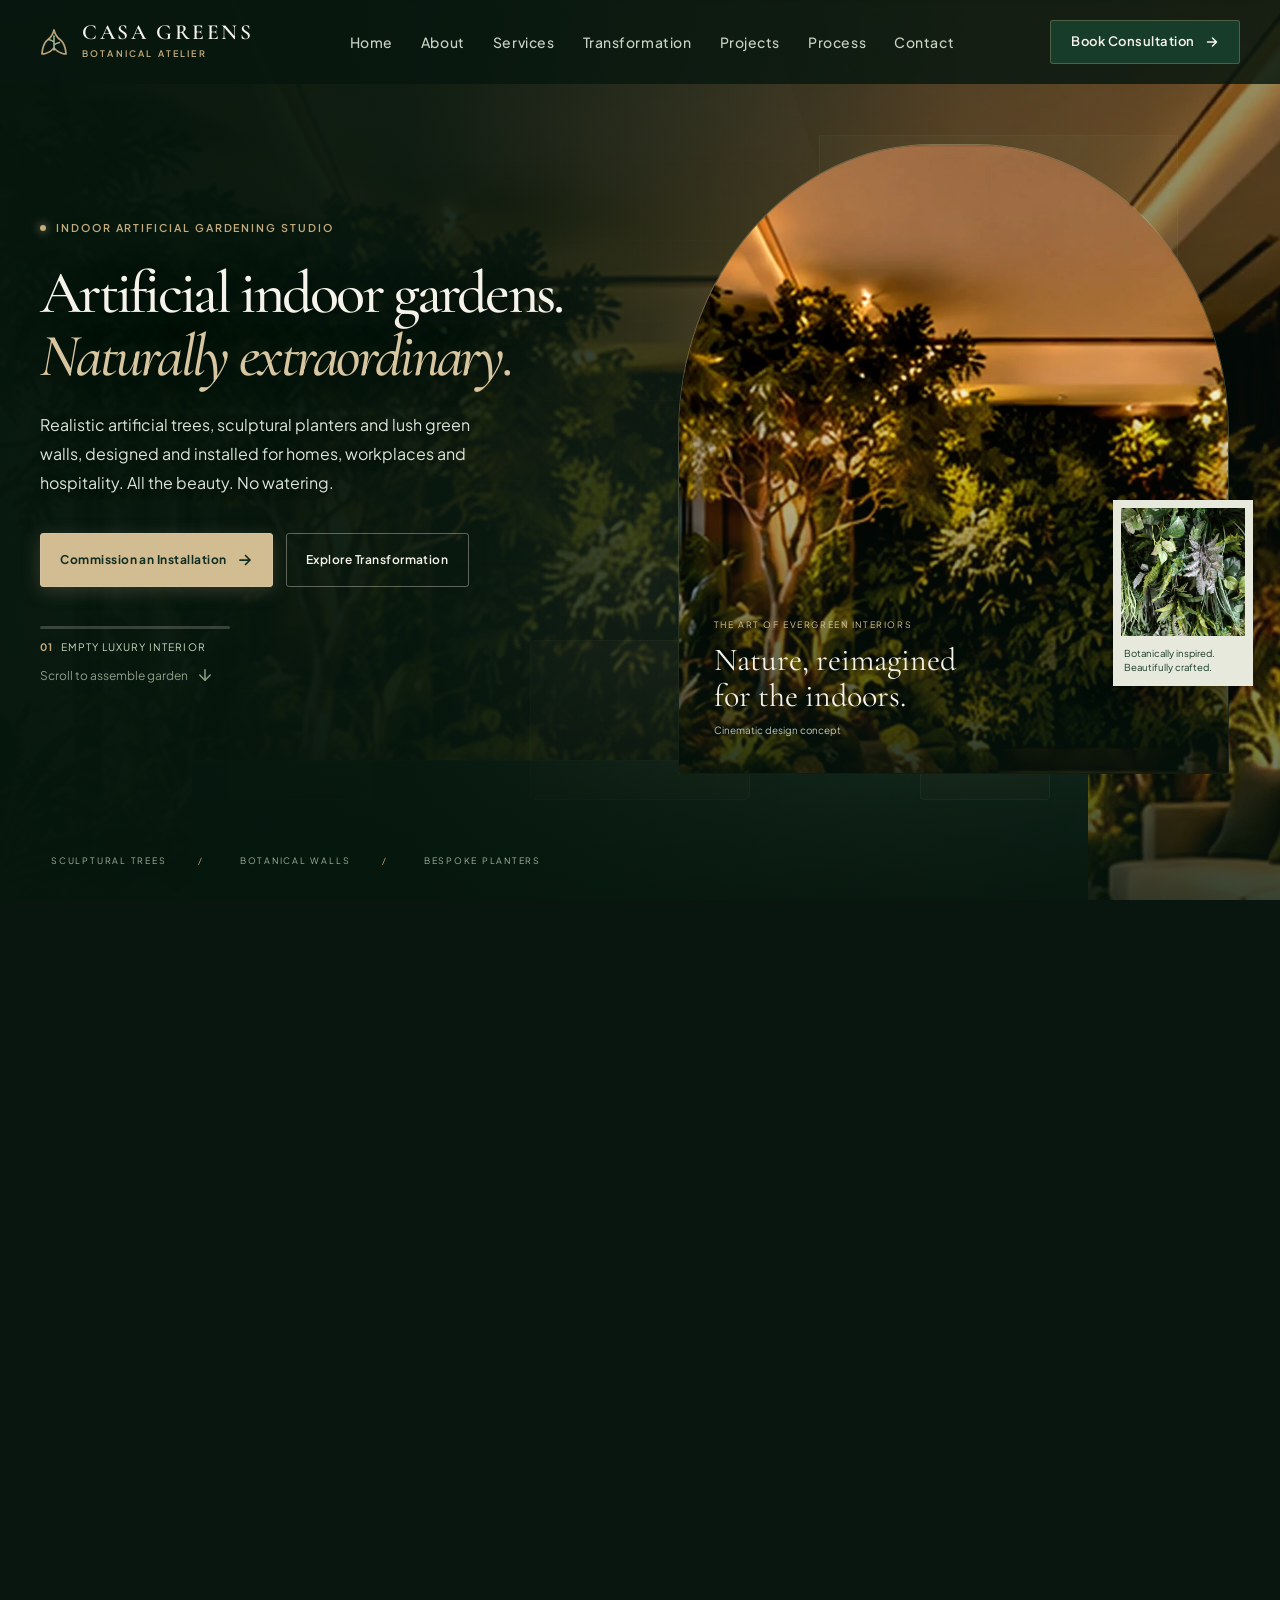
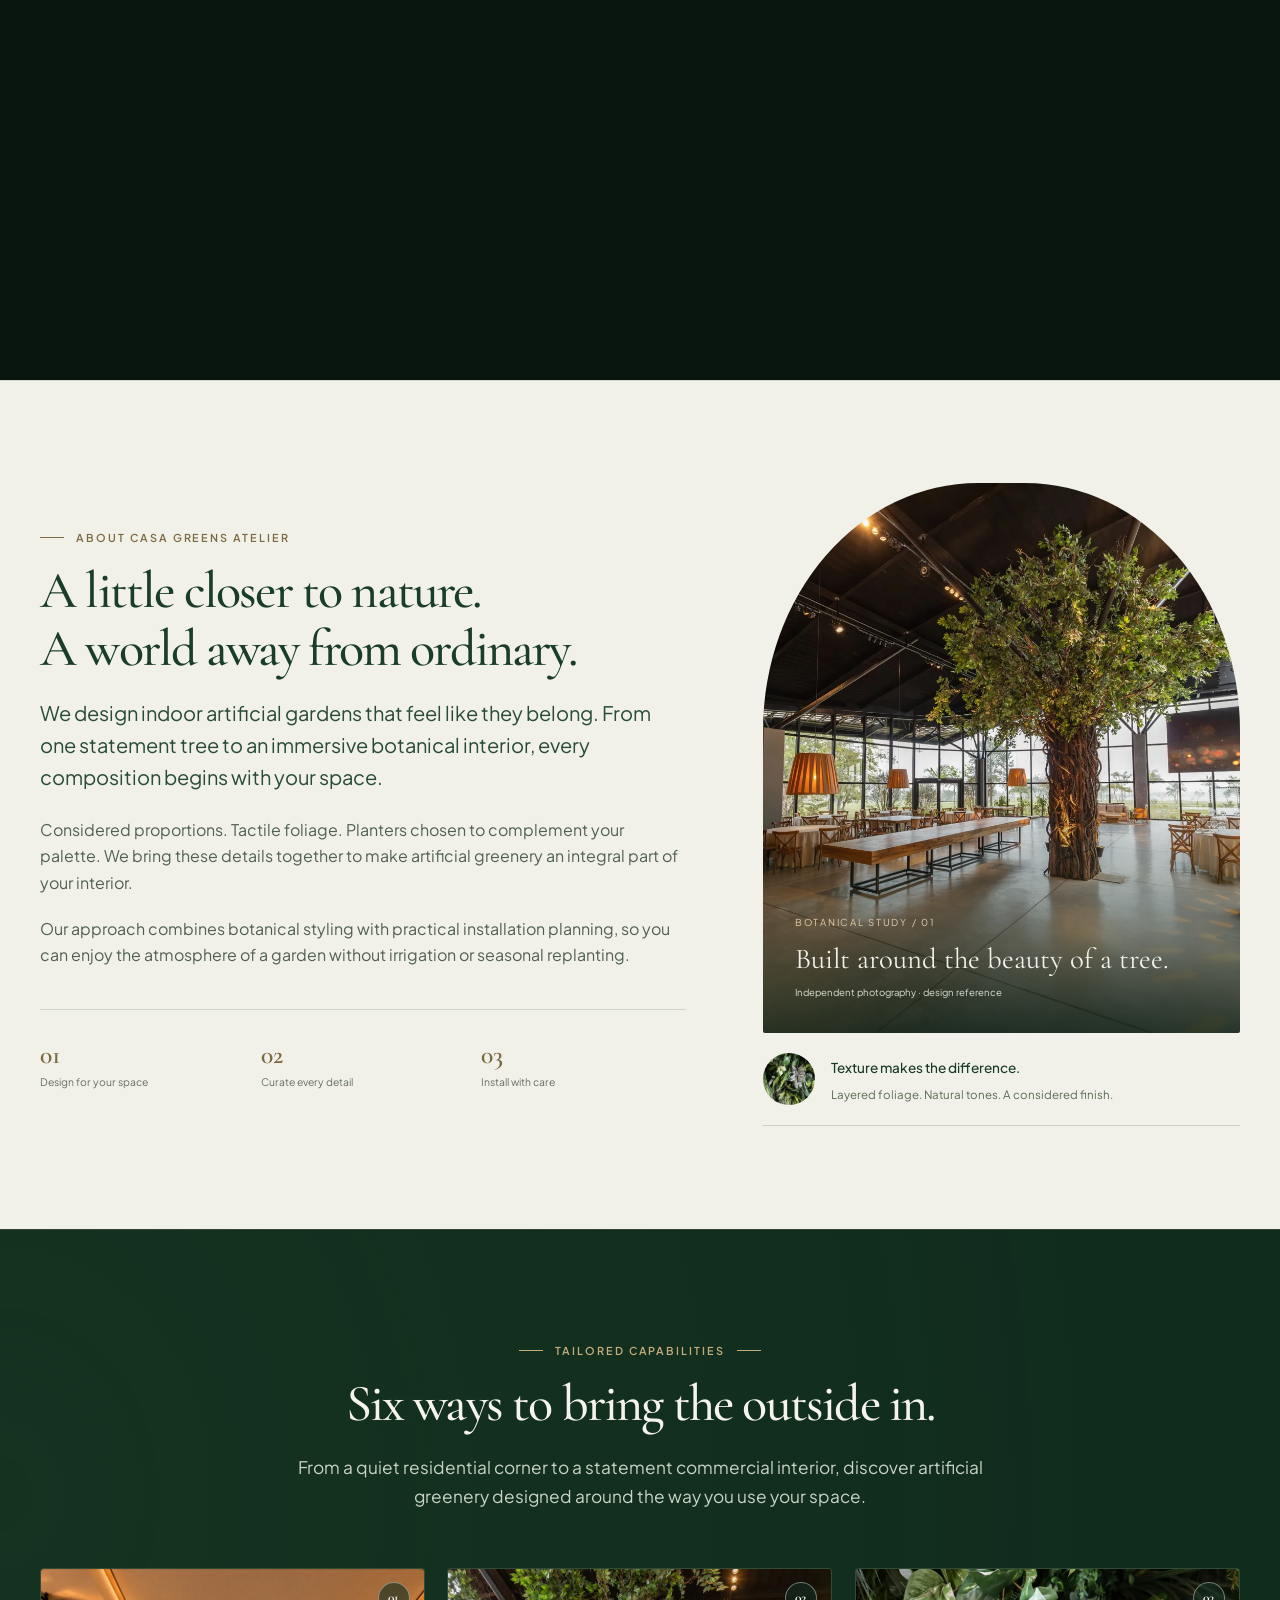
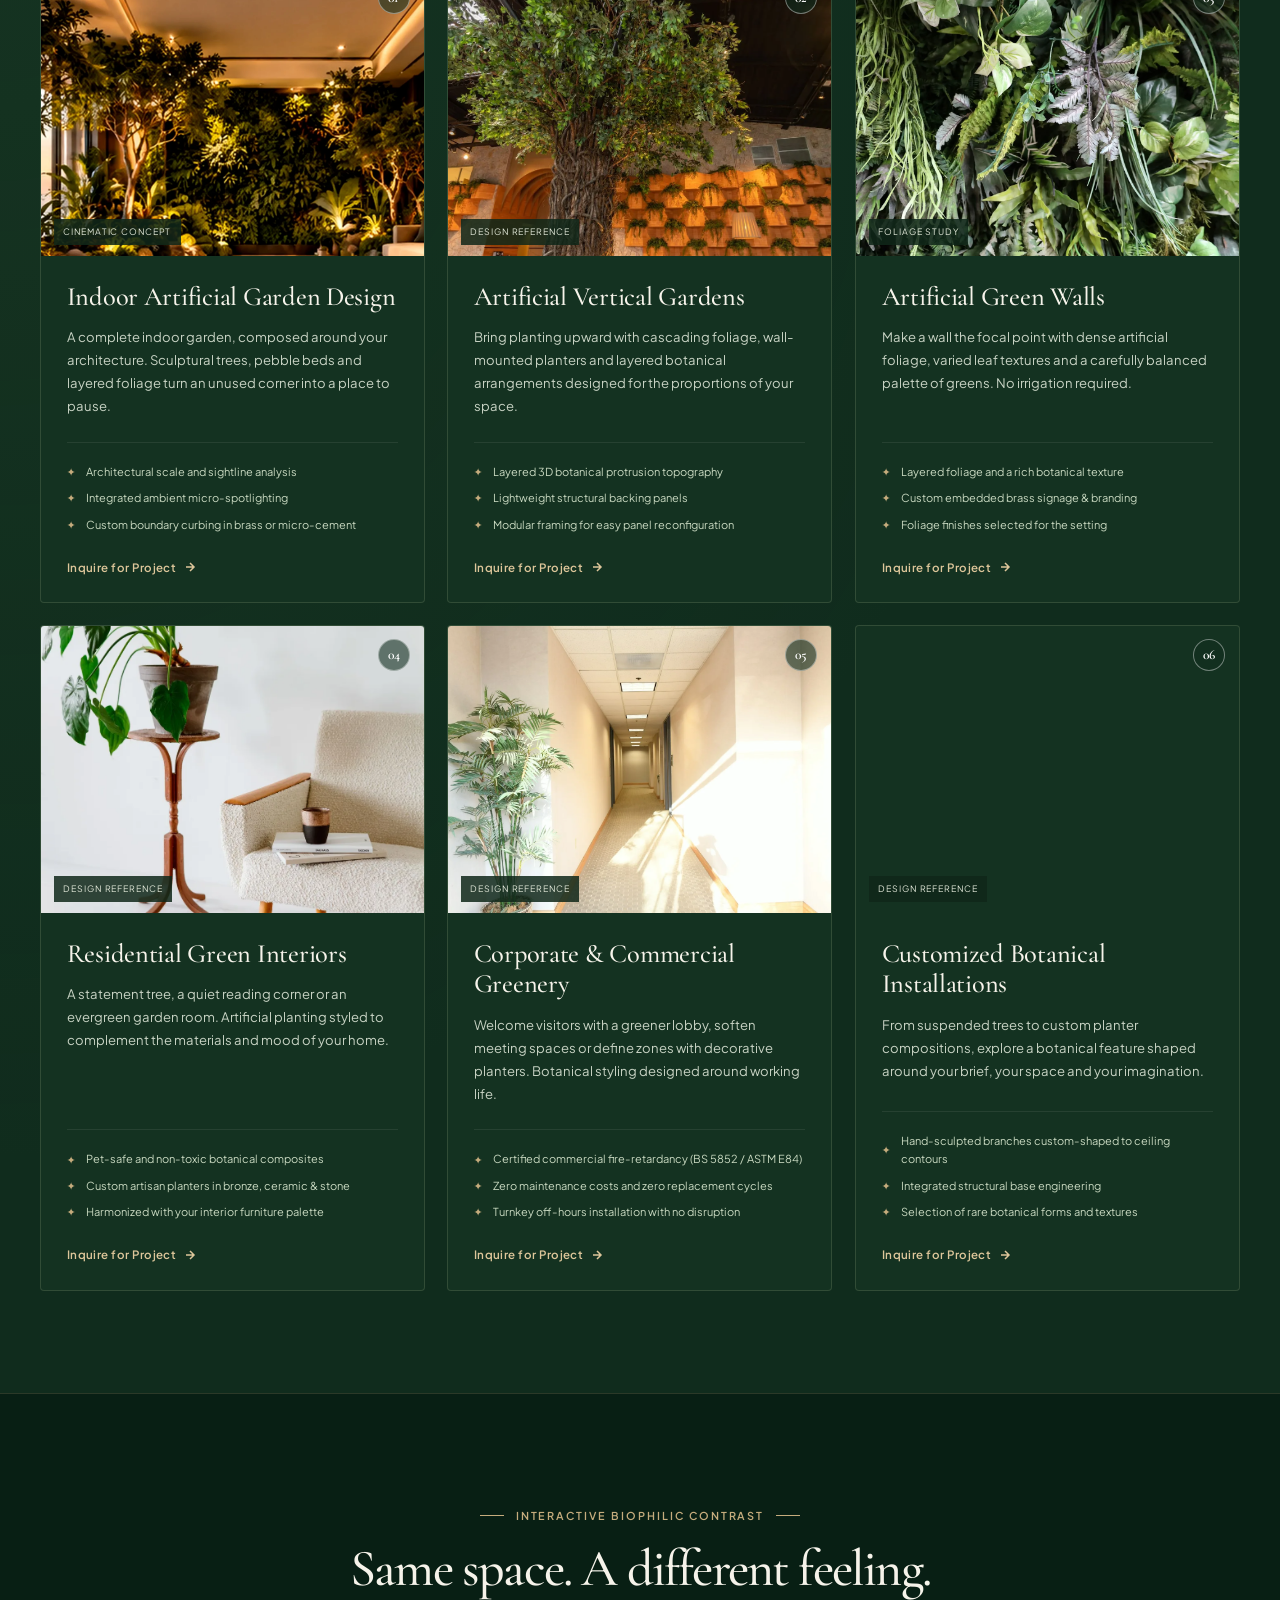
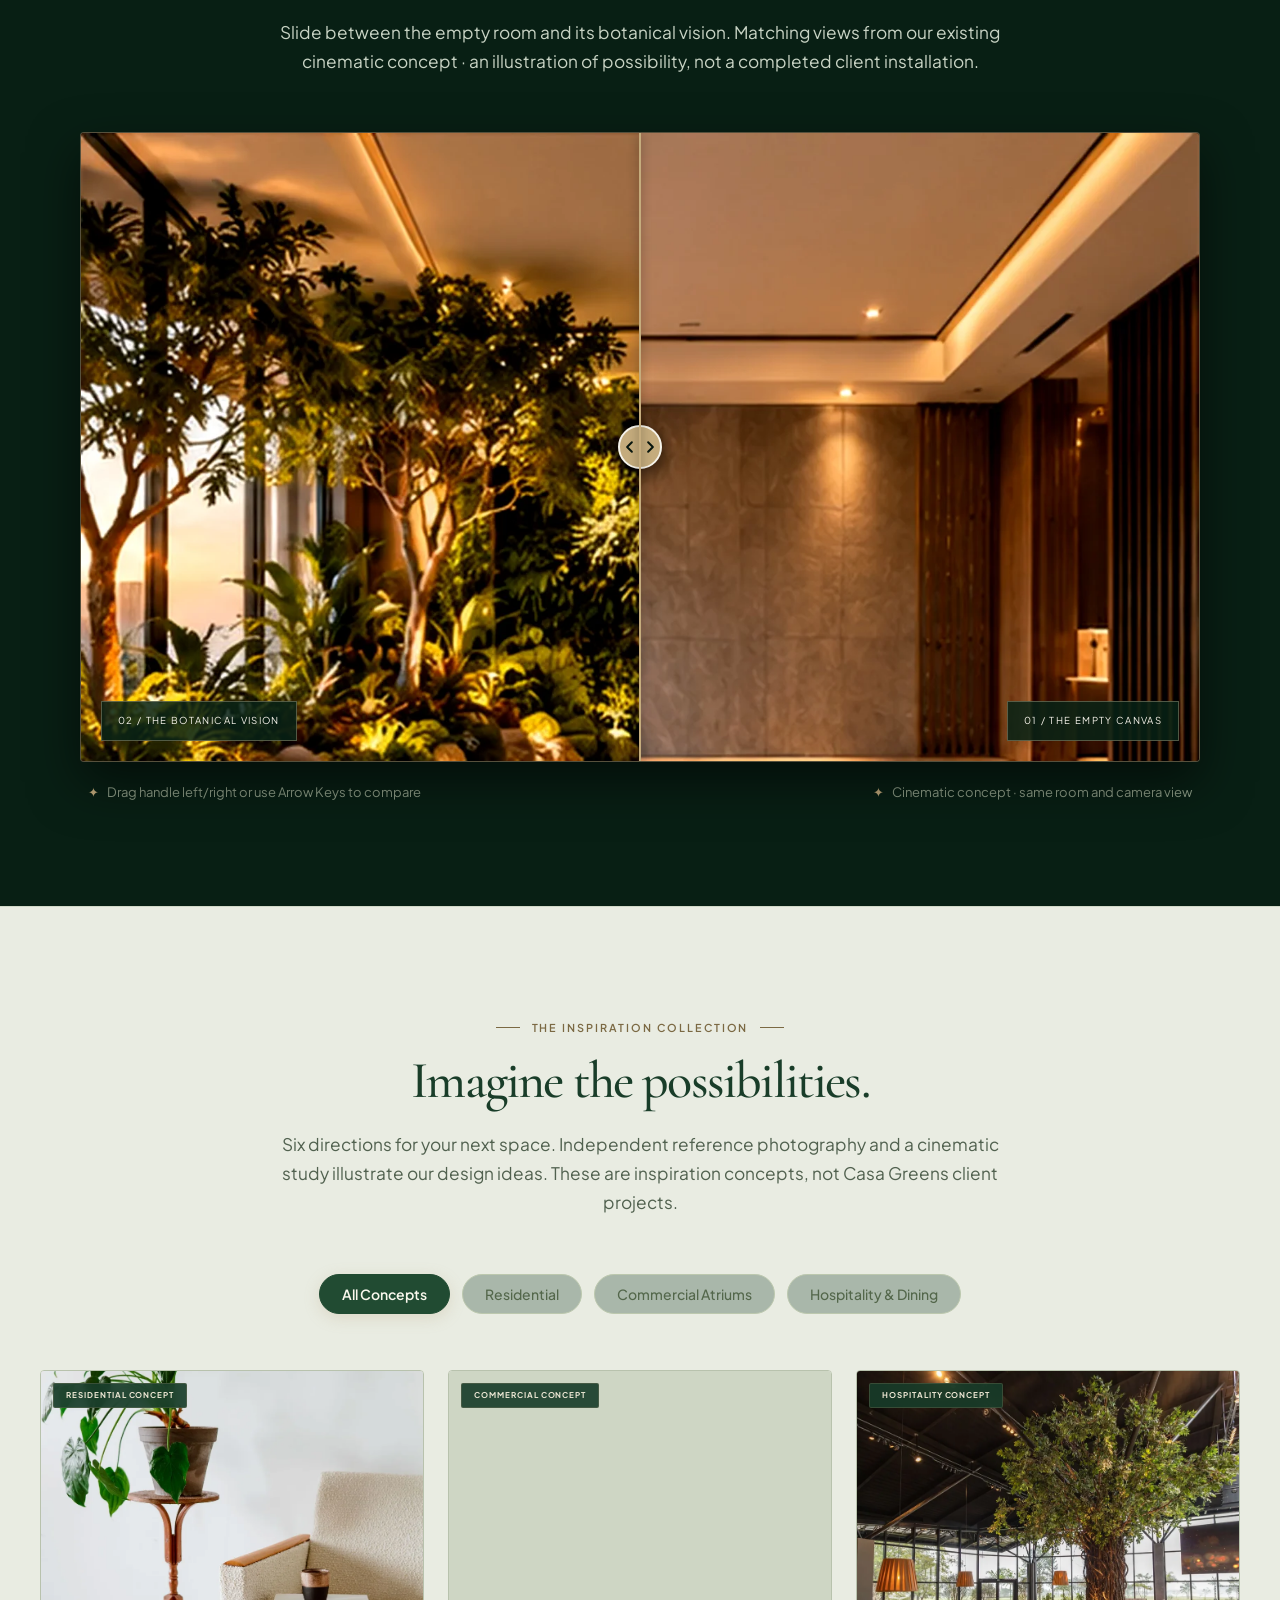
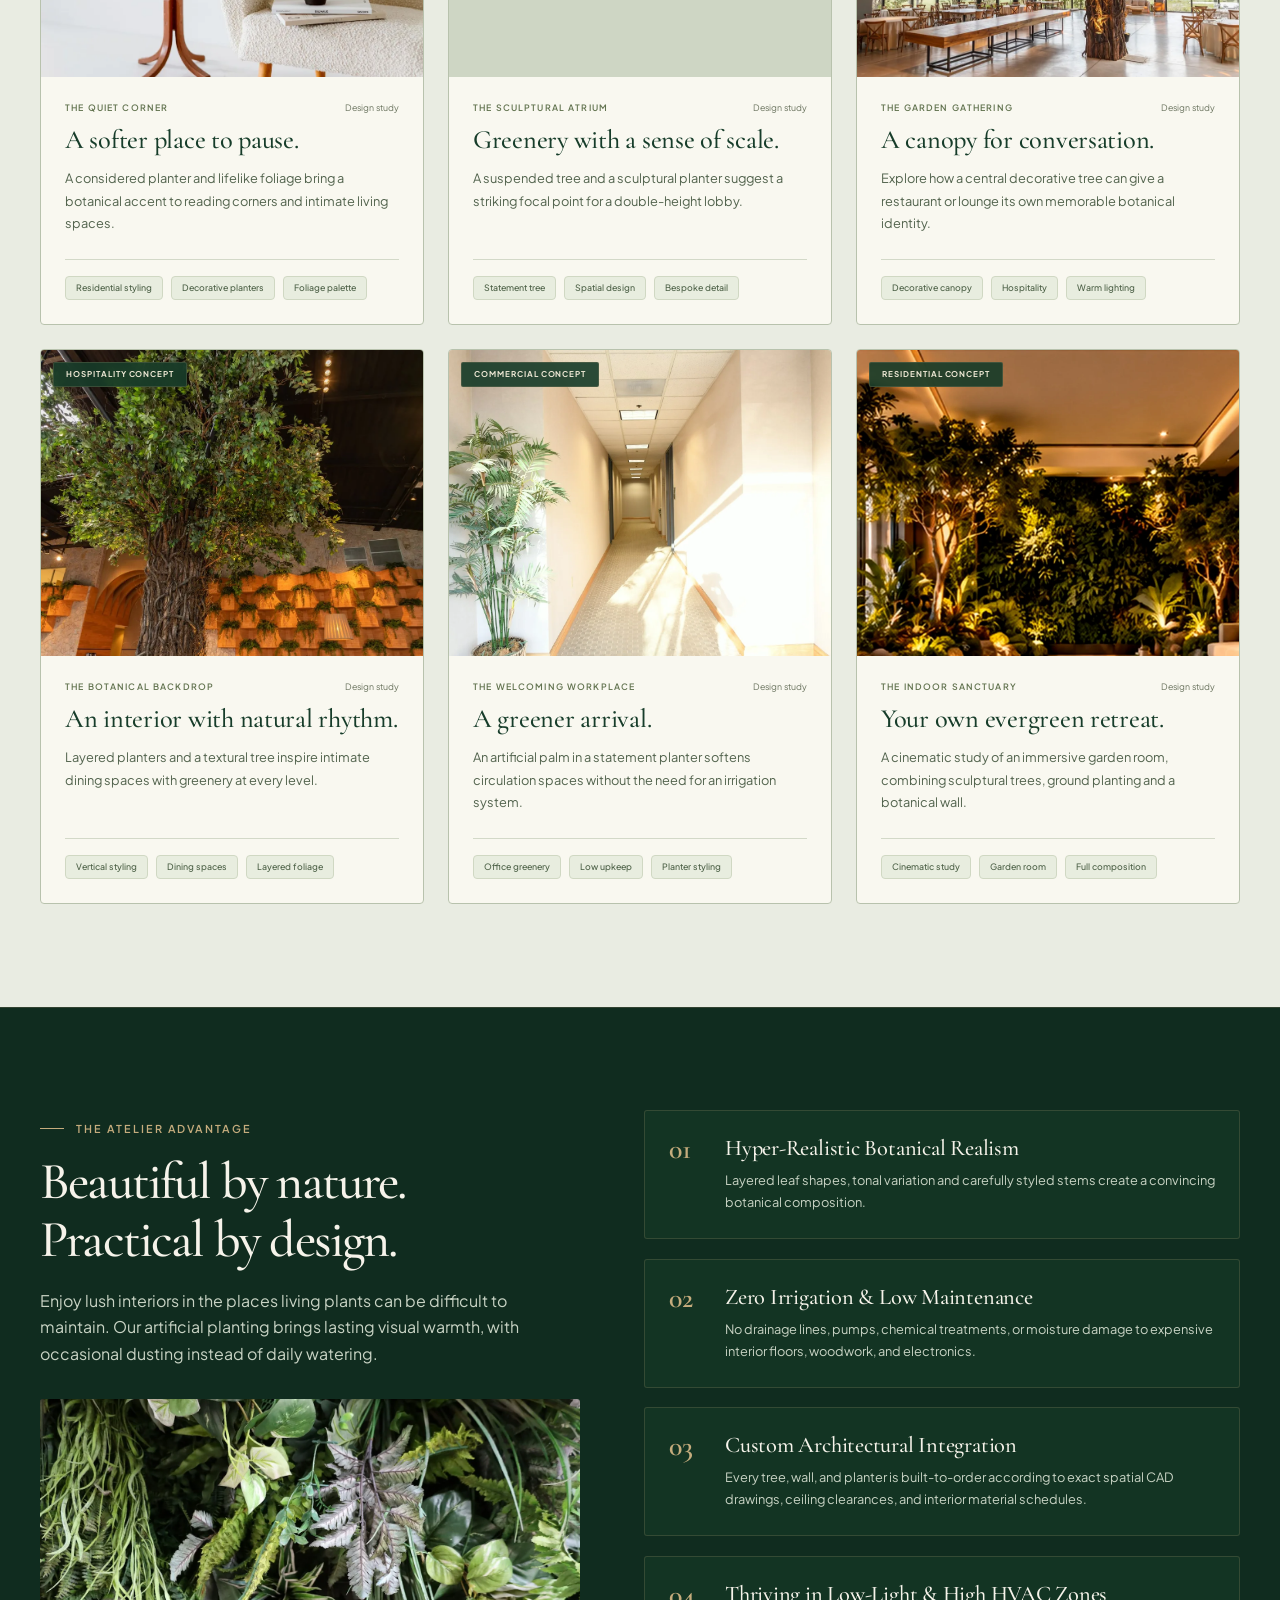
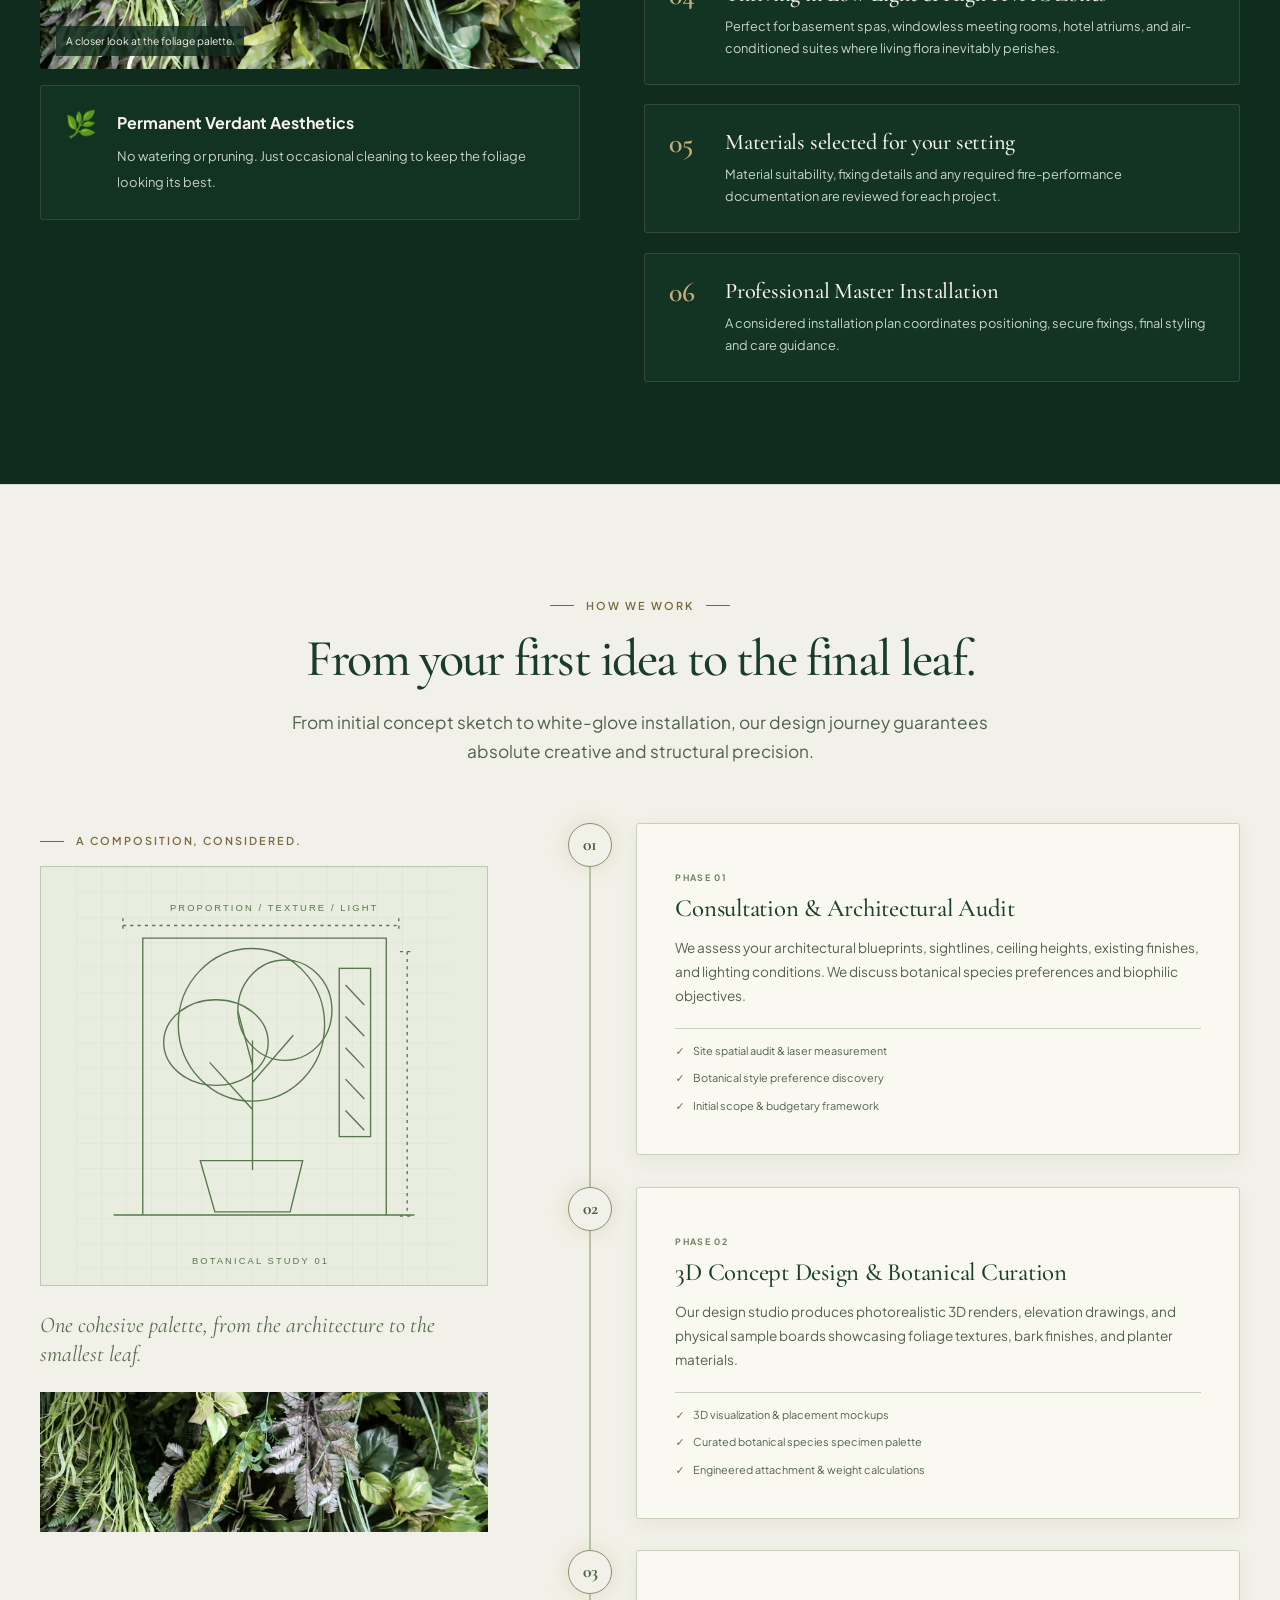
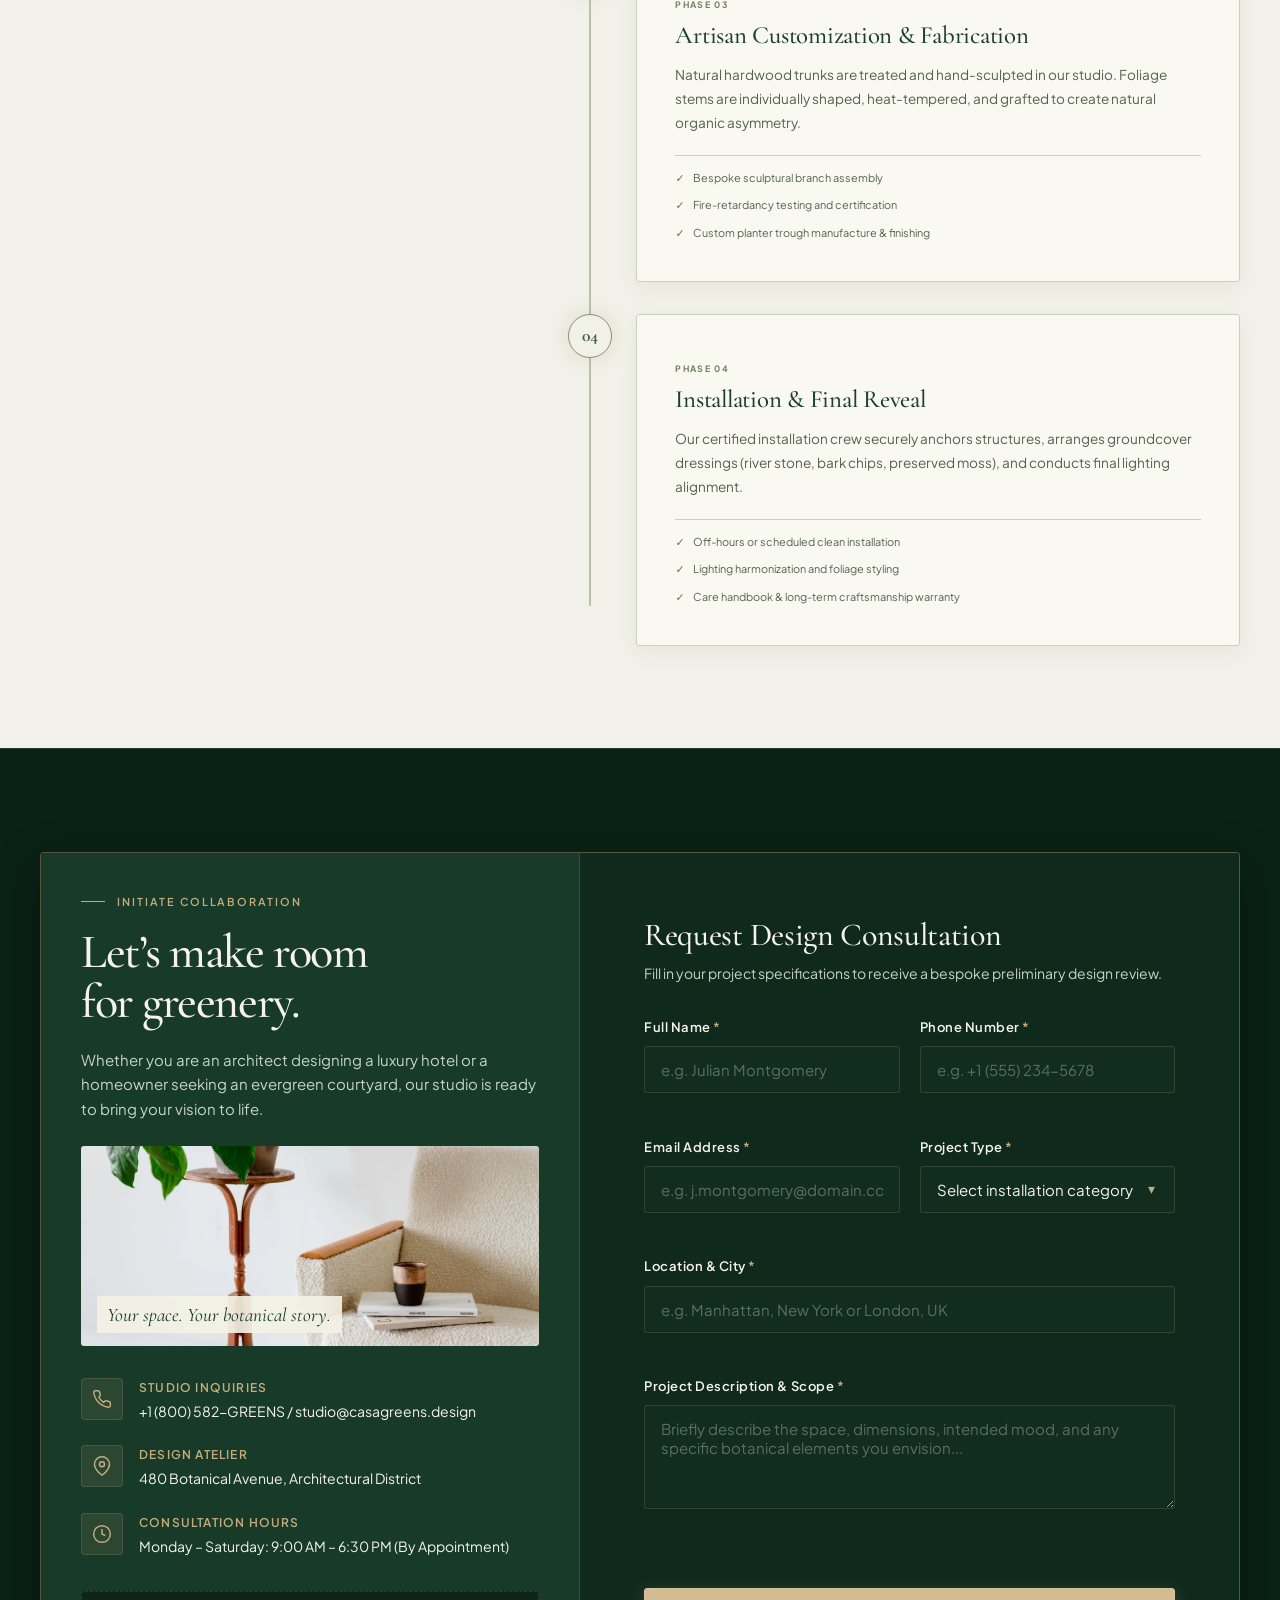
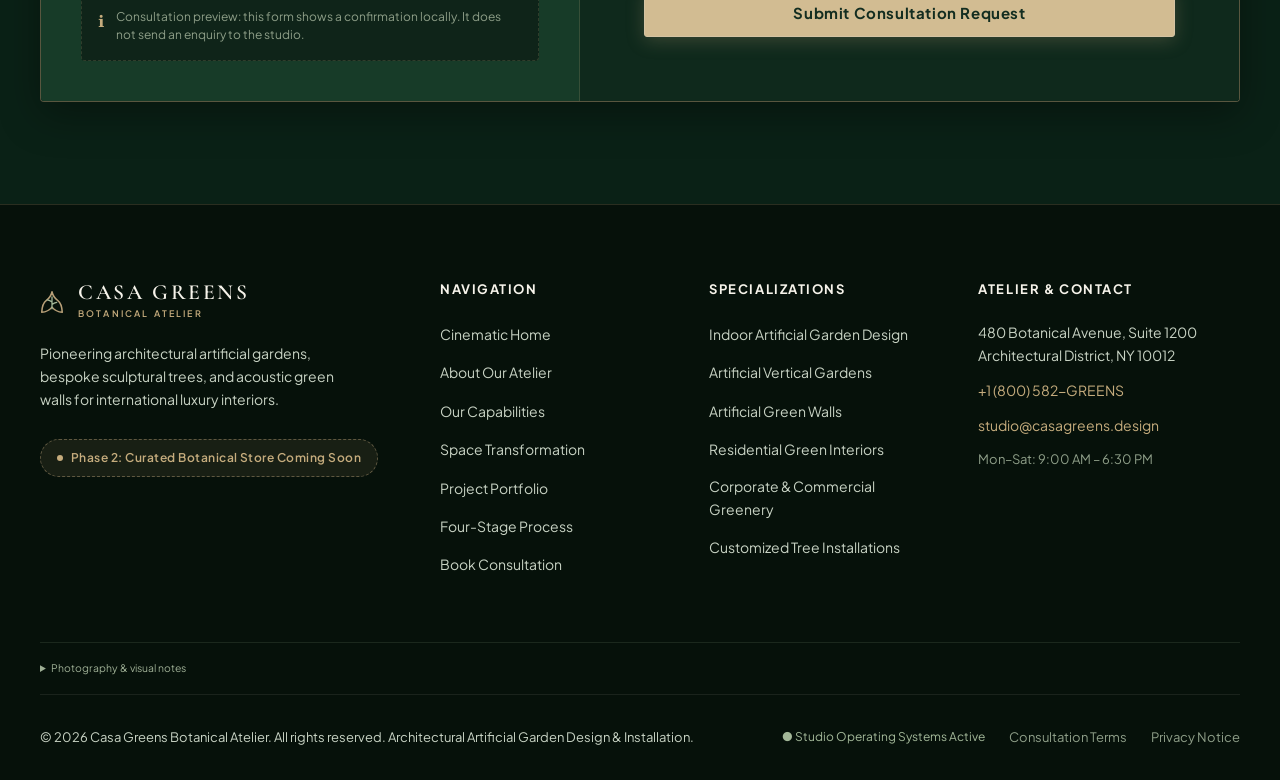
==== commit 8fd45922: "Update Casa Greens website visuals" ====
--- a/Casa-Green-Indoor-Artificial-Gardening/index.html
+++ b/Casa-Green-Indoor-Artificial-Gardening/index.html
@@ -71,7 +71,8 @@
         <div class="hero-video-wrapper" id="heroVideoWrapper">
           <video 
             id="heroVideo" 
-            class="hero-video" 
+            class="hero-video"
+            poster="assets/interior-after.webp" 
             playsinline 
             muted 
             preload="metadata"
@@ -115,19 +116,24 @@
           </div>
         </div>
 
+        <figure class="hero-botanical-composition" aria-label="Indoor garden cinematic design concept">
+          <img src="assets/interior-after.webp" width="1600" height="900" alt="Cinematic interior concept with sculptural trees, layered planting and a full green wall" fetchpriority="high">
+          <figcaption><span>THE ART OF EVERGREEN INTERIORS</span><strong>Nature, reimagined<br>for the indoors.</strong><small>Cinematic design concept</small></figcaption>
+          <div class="composition-detail"><img src="assets/artificial-green-wall.webp" width="1400" height="933" alt="Close detail of realistic artificial foliage" decoding="async"><span>Botanically inspired.<br>Beautifully crafted.</span></div>
+        </figure>
         <!-- Hero Content Overlay with Scroll Stepper -->
         <div class="hero-content-container">
           <div class="hero-badge">
             <span class="badge-dot"></span>
-            <span>Architectural Artificial Greenery</span>
+            <span>Indoor artificial gardening studio</span>
           </div>
           
           <h1 class="hero-headline">
-            Where Nature Meets <span class="text-gold">Sculptural Immortality</span>
+            Artificial indoor gardens.<br><span class="text-gold">Naturally extraordinary.</span>
           </h1>
           
           <p class="hero-description">
-            Bespoke indoor artificial garden sanctuaries engineered for luxury penthouses, corporate atriums, and world-class hospitality venues. Zero water, zero maintenance, everlasting botanical perfection.
+            Realistic artificial trees, sculptural planters and lush green walls, designed and installed for homes, workplaces and hospitality. All the beauty. No watering.
           </p>
 
           <div class="hero-cta-group">
@@ -160,6 +166,7 @@
             </div>
           </div>
         </div>
+        <div class="hero-signature" aria-hidden="true"><span>SCULPTURAL TREES</span><span>BOTANICAL WALLS</span><span>BESPOKE PLANTERS</span></div>
       </div>
     </section>
 
@@ -173,71 +180,40 @@
               <span>About Casa Greens Atelier</span>
             </div>
             <h2 class="section-title">
-              Crafting Botanical Wonder Where Real Plants Cannot Survive.
+              A little closer to nature.<br>A world away from ordinary.
             </h2>
             <p class="lead-text">
-              Casa Greens is a specialized architectural studio dedicated solely to the curation, structural design, and precision installation of hyper-realistic artificial indoor landscapes.
+              We design indoor artificial gardens that feel like they belong. From one statement tree to an immersive botanical interior, every composition begins with your space.
             </p>
             <p class="body-text">
-              Real vegetation in climate-controlled modern interiors often struggles with inadequate natural light, air conditioning drafts, soil parasites, and expensive drip-irrigation leaks. We eliminate biological decay while preserving pure, serene biophilic beauty.
+              Considered proportions. Tactile foliage. Planters chosen to complement your palette. We bring these details together to make artificial greenery an integral part of your interior.
             </p>
             <p class="body-text">
-              Every leaf, bough, and moss specimen is botanically accurate, hand-textured, and fire-retardant tested. We collaborate intimately with interior architects, luxury homeowners, and commercial developers to realize dreamscapes of everlasting life.
+              Our approach combines botanical styling with practical installation planning, so you can enjoy the atmosphere of a garden without irrigation or seasonal replanting.
             </p>
 
             <div class="stats-row">
               <div class="stat-item">
-                <span class="stat-number">100%</span>
-                <span class="stat-label">Zero Irrigation &amp; Soil Free</span>
+                <span class="stat-number">01</span>
+                <span class="stat-label">Design for your space</span>
               </div>
               <div class="stat-item">
-                <span class="stat-number">UV+</span>
-                <span class="stat-label">Non-Fading Botanical Pigments</span>
+                <span class="stat-number">02</span>
+                <span class="stat-label">Curate every detail</span>
               </div>
               <div class="stat-item">
-                <span class="stat-number">10+ Yr</span>
-                <span class="stat-label">Pristine Aesthetic Longevity</span>
+                <span class="stat-number">03</span>
+                <span class="stat-label">Install with care</span>
               </div>
             </div>
           </div>
 
           <div class="about-visual-column" data-reveal="fade-left">
-            <div class="visual-card-stack">
-              <div class="botanical-showcase-panel">
-                <div class="panel-header">
-                  <span class="panel-pill">Mastery Standards</span>
-                  <span class="panel-icon">✦</span>
-                </div>
-                <div class="botanical-layers-graphic">
-                  <div class="feature-strip">
-                    <span class="feature-strip-num">01</span>
-                    <div class="feature-strip-info">
-                      <h4>Natural Solid Wood Trunks</h4>
-                      <p>Sustainably harvested natural timber bases grafted with ultra-durable silk and poly-composite foliage.</p>
-                    </div>
-                  </div>
-                  <div class="feature-strip">
-                    <span class="feature-strip-num">02</span>
-                    <div class="feature-strip-info">
-                      <h4>Handcrafted Moss Formations</h4>
-                      <p>Multi-tonal preserved bun moss and reindeer lichen arrangements sculptured on acoustically tuned backings.</p>
-                    </div>
-                  </div>
-                  <div class="feature-strip">
-                    <span class="feature-strip-num">03</span>
-                    <div class="feature-strip-info">
-                      <h4>Engineered Concealed Mounts</h4>
-                      <p>Seismic-tested, invisible architectural brackets ensuring safe integration on drywall, stone, and glass facades.</p>
-                    </div>
-                  </div>
-                </div>
-                <div class="panel-footer">
-                  <div class="artisan-quote">
-                    <em>"We don’t mimic nature. We preserve its most majestic, immortal moments for the built environment."</em>
-                  </div>
-                </div>
-              </div>
-            </div>
+            <figure class="atelier-portrait">
+              <img src="assets/restaurant-tree.webp" width="933" height="1400" alt="Sculptural decorative tree integrated into a warm restaurant interior" loading="lazy" decoding="async">
+              <figcaption><span>BOTANICAL STUDY / 01</span><strong>Built around the beauty of a tree.</strong><small>Independent photography &middot; design reference</small></figcaption>
+            </figure>
+            <div class="material-note"><span class="material-swatch" aria-hidden="true"></span><div><strong>Texture makes the difference.</strong><p>Layered foliage. Natural tones. A considered finish.</p></div></div>
           </div>
         </div>
       </div>
@@ -252,27 +228,19 @@
             <span>Tailored Capabilities</span>
             <span class="tag-line"></span>
           </div>
-          <h2 class="section-title">Comprehensive Artificial Garden Services</h2>
+          <h2 class="section-title">Six ways to bring the outside in.</h2>
           <p class="section-subtitle">
-            From monumental corporate green atriums to intimate penthouse terraces, each project is uniquely engineered to match your interior architectural envelope.
+            From a quiet residential corner to a statement commercial interior, discover artificial greenery designed around the way you use your space.
           </p>
         </div>
 
         <div class="services-grid">
           <!-- Service 1 -->
           <article class="service-card" data-reveal="fade-up" data-delay="100">
-            <div class="service-icon-wrapper">
-              <svg width="32" height="32" viewBox="0 0 24 24" fill="none" stroke="currentColor" stroke-width="1.5" stroke-linecap="round" stroke-linejoin="round">
-                <path d="M12 22s8-4 8-10V5l-8-3-8 3v7c0 6 8 10 8 10z"/>
-                <path d="M12 6v8"/>
-                <path d="M9 10l3-3 3 3"/>
-              </svg>
-            </div>
+            <figure class="service-media"><img src="assets/interior-after.webp" width="1600" height="900" alt="Layered trees, planters and a green wall in a cinematic indoor garden concept" loading="lazy" decoding="async"><figcaption>Cinematic concept</figcaption></figure>
             <span class="service-index">01</span>
             <h3 class="service-title">Indoor Artificial Garden Design</h3>
-            <p class="service-desc">
-              Custom-planned biophilic courtyard landscapes, pebble dry gardens, and sculptural tree installations designed as the focal centerpiece of luxury interiors.
-            </p>
+            <p class="service-desc">A complete indoor garden, composed around your architecture. Sculptural trees, pebble beds and layered foliage turn an unused corner into a place to pause.</p>
             <ul class="service-highlights">
               <li>Architectural scale and sightline analysis</li>
               <li>Integrated ambient micro-spotlighting</li>
@@ -286,17 +254,10 @@
 
           <!-- Service 2 -->
           <article class="service-card" data-reveal="fade-up" data-delay="150">
-            <div class="service-icon-wrapper">
-              <svg width="32" height="32" viewBox="0 0 24 24" fill="none" stroke="currentColor" stroke-width="1.5" stroke-linecap="round" stroke-linejoin="round">
-                <rect x="3" y="3" width="18" height="18" rx="2"/>
-                <path d="M3 9h18M9 21V9M15 21V9"/>
-              </svg>
-            </div>
+            <figure class="service-media"><img src="assets/restaurant-canopy.webp" width="933" height="1400" alt="Decorative tree and vertically arranged planters in a restaurant" loading="lazy" decoding="async"><figcaption>Design reference</figcaption></figure>
             <span class="service-index">02</span>
             <h3 class="service-title">Artificial Vertical Gardens</h3>
-            <p class="service-desc">
-              Multi-tiered vertical garden frameworks overflowing with cascading ferns, philodendrons, eucalyptus, and bromeliads crafted with realistic natural depth.
-            </p>
+            <p class="service-desc">Bring planting upward with cascading foliage, wall-mounted planters and layered botanical arrangements designed for the proportions of your space.</p>
             <ul class="service-highlights">
               <li>Layered 3D botanical protrusion topography</li>
               <li>Lightweight structural backing panels</li>
@@ -310,21 +271,14 @@
 
           <!-- Service 3 -->
           <article class="service-card" data-reveal="fade-up" data-delay="200">
-            <div class="service-icon-wrapper">
-              <svg width="32" height="32" viewBox="0 0 24 24" fill="none" stroke="currentColor" stroke-width="1.5" stroke-linecap="round" stroke-linejoin="round">
-                <path d="M21 16V8a2 2 0 0 0-1-1.73l-7-4a2 2 0 0 0-2 0l-7 4A2 2 0 0 0 3 8v8a2 2 0 0 0 1 1.73l7 4a2 2 0 0 0 2 0l7-4A2 2 0 0 0 21 16z"/>
-                <path d="M3.27 6.96L12 12.01l8.73-5.05M12 22.08V12"/>
-              </svg>
-            </div>
+            <figure class="service-media"><img src="assets/artificial-green-wall.webp" width="1400" height="933" alt="Mixed artificial ferns and trailing foliage on a green wall" loading="lazy" decoding="async"><figcaption>Foliage study</figcaption></figure>
             <span class="service-index">03</span>
             <h3 class="service-title">Artificial Green Walls</h3>
-            <p class="service-desc">
-              Seamless preserved moss walls, geometric biophilic patterns, and lush corporate logo backdrops that absorb ambient noise without taking up floor space.
-            </p>
+            <p class="service-desc">Make a wall the focal point with dense artificial foliage, varied leaf textures and a carefully balanced palette of greens. No irrigation required.</p>
             <ul class="service-highlights">
-              <li>Certified sound-dampening acoustic absorption</li>
+              <li>Layered foliage and a rich botanical texture</li>
               <li>Custom embedded brass signage &amp; branding</li>
-              <li>Antistatic, dust-repellent botanical finishing</li>
+              <li>Foliage finishes selected for the setting</li>
             </ul>
             <a href="#contact" class="service-link" data-service-select="Artificial Green Walls">
               <span>Inquire for Project</span>
@@ -334,17 +288,10 @@
 
           <!-- Service 4 -->
           <article class="service-card" data-reveal="fade-up" data-delay="250">
-            <div class="service-icon-wrapper">
-              <svg width="32" height="32" viewBox="0 0 24 24" fill="none" stroke="currentColor" stroke-width="1.5" stroke-linecap="round" stroke-linejoin="round">
-                <path d="M3 9l9-7 9 7v11a2 2 0 0 1-2 2H5a2 2 0 0 1-2-2z"/>
-                <polyline points="9 22 9 12 15 12 15 22"/>
-              </svg>
-            </div>
+            <figure class="service-media"><img src="assets/residential-planter.webp" width="933" height="1400" alt="Potted decorative foliage beside a textured armchair" loading="lazy" decoding="async"><figcaption>Design reference</figcaption></figure>
             <span class="service-index">04</span>
             <h3 class="service-title">Residential Green Interiors</h3>
-            <p class="service-desc">
-              Curated botanical elegance for private luxury villas, high-rise apartments, and penthouses. Designed to elevate staircases, hallways, dining rooms, and spa suites.
-            </p>
+            <p class="service-desc">A statement tree, a quiet reading corner or an evergreen garden room. Artificial planting styled to complement the materials and mood of your home.</p>
             <ul class="service-highlights">
               <li>Pet-safe and non-toxic botanical composites</li>
               <li>Custom artisan planters in bronze, ceramic &amp; stone</li>
@@ -358,17 +305,10 @@
 
           <!-- Service 5 -->
           <article class="service-card" data-reveal="fade-up" data-delay="300">
-            <div class="service-icon-wrapper">
-              <svg width="32" height="32" viewBox="0 0 24 24" fill="none" stroke="currentColor" stroke-width="1.5" stroke-linecap="round" stroke-linejoin="round">
-                <rect x="2" y="7" width="20" height="14" rx="2" ry="2"/>
-                <path d="M16 21V5a2 2 0 0 0-2-2h-4a2 2 0 0 0-2 2v16"/>
-              </svg>
-            </div>
+            <figure class="service-media"><img src="assets/office-planter.webp" width="1400" height="933" alt="Tall artificial palm in a light-filled office corridor" loading="lazy" decoding="async"><figcaption>Design reference</figcaption></figure>
             <span class="service-index">05</span>
             <h3 class="service-title">Corporate &amp; Commercial Greenery</h3>
-            <p class="service-desc">
-              High-impact biophilic installations for headquarters, hotel lobbies, fine dining restaurants, and retail flagships to elevate productivity and brand prestige.
-            </p>
+            <p class="service-desc">Welcome visitors with a greener lobby, soften meeting spaces or define zones with decorative planters. Botanical styling designed around working life.</p>
             <ul class="service-highlights">
               <li>Certified commercial fire-retardancy (BS 5852 / ASTM E84)</li>
               <li>Zero maintenance costs and zero replacement cycles</li>
@@ -382,17 +322,10 @@
 
           <!-- Service 6 -->
           <article class="service-card" data-reveal="fade-up" data-delay="350">
-            <div class="service-icon-wrapper">
-              <svg width="32" height="32" viewBox="0 0 24 24" fill="none" stroke="currentColor" stroke-width="1.5" stroke-linecap="round" stroke-linejoin="round">
-                <circle cx="12" cy="12" r="3"/>
-                <path d="M19.4 15a1.65 1.65 0 0 0 .33 1.82l.06.06a2 2 0 0 1 0 2.83 2 2 0 0 1-2.83 0l-.06-.06a1.65 1.65 0 0 0-1.82-.33 1.65 1.65 0 0 0-1 1.51V21a2 2 0 0 1-2 2 2 2 0 0 1-2-2v-.09A1.65 1.65 0 0 0 9 19.4a1.65 1.65 0 0 0-1.82.33l-.06.06a2 2 0 0 1-2.83 0 2 2 0 0 1 0-2.83l.06-.06a1.65 1.65 0 0 0 .33-1.82 1.65 1.65 0 0 0-1.51-1H3a2 2 0 0 1-2-2 2 2 0 0 1 2-2h.09A1.65 1.65 0 0 0 4.6 9a1.65 1.65 0 0 0-.33-1.82l-.06-.06a2 2 0 0 1 0-2.83 2 2 0 0 1 2.83 0l.06.06a1.65 1.65 0 0 0 1.82.33H9a1.65 1.65 0 0 0 1-1.51V3a2 2 0 0 1 2-2 2 2 0 0 1 2 2v.09a1.65 1.65 0 0 0 1 1.51 1.65 1.65 0 0 0 1.82-.33l.06-.06a2 2 0 0 1 2.83 0 2 2 0 0 1 0 2.83l-.06.06a1.65 1.65 0 0 0-.33 1.82V9a1.65 1.65 0 0 0 1.51 1H21a2 2 0 0 1 2 2 2 2 0 0 1-2 2h-.09a1.65 1.65 0 0 0-1.51 1z"/>
-              </svg>
-            </div>
+            <figure class="service-media"><img src="assets/architectural-tree.webp" width="1400" height="933" alt="Suspended artificial tree in a sculptural metallic planter" loading="lazy" decoding="async"><figcaption>Design reference</figcaption></figure>
             <span class="service-index">06</span>
             <h3 class="service-title">Customized Botanical Installations</h3>
-            <p class="service-desc">
-              One-of-a-kind sculptural artificial statement trees (Ficus, Mediterranean Olive, Black Olive, Japanese Maple) fabricated with organic timber and custom canopies.
-            </p>
+            <p class="service-desc">From suspended trees to custom planter compositions, explore a botanical feature shaped around your brief, your space and your imagination.</p>
             <ul class="service-highlights">
               <li>Hand-sculpted branches custom-shaped to ceiling contours</li>
               <li>Integrated structural base engineering</li>
@@ -416,58 +349,22 @@
             <span>Interactive Biophilic Contrast</span>
             <span class="tag-line"></span>
           </div>
-          <h2 class="section-title">Witness The Transformation</h2>
+          <h2 class="section-title">Same space. A different feeling.</h2>
           <p class="section-subtitle">
-            Drag the interactive slider to experience how an empty, stark architectural volume transforms into a warm, restorative indoor sanctuary.
+            Slide between the empty room and its botanical vision. Matching views from our existing cinematic concept &middot; an illustration of possibility, not a completed client installation.
           </p>
         </div>
 
         <div class="comparison-stage-wrapper" data-reveal="fade-up">
           <div class="comparison-container" id="comparisonSlider" role="region" aria-label="Before and After Garden Transformation Comparison">
             
-            <!-- BEFORE VIEW: Plain Modern Interior -->
             <div class="comparison-view view-before">
-              <div class="scene-visual-art scene-before">
-                <div class="scene-decorations">
-                  <div class="scene-wall"></div>
-                  <div class="scene-floor"></div>
-                  <div class="stark-bench"></div>
-                  <div class="bare-window"></div>
-                  <div class="dust-motes"></div>
-                </div>
-                <div class="scene-badge label-before">
-                  <span class="badge-indicator"></span>
-                  <span>BEFORE: Sterile Concrete Space</span>
-                </div>
-                <div class="scene-meta-details">
-                  <p>Cold acoustics • Harsh straight lines • Zero organic warmth</p>
-                </div>
-              </div>
-            </div>
-
-            <!-- AFTER VIEW: Lavish Indoor Artificial Garden (Clipped by slider handle) -->
+              <img class="comparison-photo" src="assets/interior-before.webp" width="1600" height="900" alt="Empty interior before botanical styling, from the existing cinematic concept" loading="lazy" draggable="false">
+              <span class="comparison-label comparison-label-before">01 / THE EMPTY CANVAS</span>
+            </div>
             <div class="comparison-view view-after" id="comparisonAfterView">
-              <div class="scene-visual-art scene-after">
-                <div class="scene-decorations">
-                  <div class="scene-wall verdant-wall"></div>
-                  <div class="scene-floor warm-deck"></div>
-                  <div class="stark-bench upholstered-bench"></div>
-                  <div class="bare-window sunlit-window"></div>
-                  <!-- Botanical additions -->
-                  <div class="art-tree sculptural-olive"></div>
-                  <div class="art-moss-wall"></div>
-                  <div class="art-stone-planters"></div>
-                  <div class="art-cascading-canopy"></div>
-                  <div class="ambient-warm-glow"></div>
-                </div>
-                <div class="scene-badge label-after">
-                  <span class="badge-indicator gold"></span>
-                  <span>AFTER: Casa Greens Oasis</span>
-                </div>
-                <div class="scene-meta-details">
-                  <p>Acoustic dampening • Natural warmth • Everlasting vibrant greenery</p>
-                </div>
-              </div>
+              <img class="comparison-photo" src="assets/interior-after.webp" width="1600" height="900" alt="The same room and camera view with trees, layered foliage and a green wall, from the cinematic concept" loading="lazy" draggable="false">
+              <span class="comparison-label comparison-label-after">02 / THE BOTANICAL VISION</span>
             </div>
 
             <!-- Divider Line and Interactive Drag Handle -->
@@ -492,7 +389,7 @@
             </div>
             <div class="helper-item">
               <span class="helper-bullet">✦</span>
-              <span>Designed with Fire-Rated BS 5852 &amp; Non-Allergenic Composites</span>
+              <span>Cinematic concept &middot; same room and camera view</span>
             </div>
           </div>
         </div>
@@ -505,18 +402,18 @@
         <div class="section-header text-center" data-reveal="fade-up">
           <div class="section-tag center">
             <span class="tag-line"></span>
-            <span>Architectural Portfolio</span>
+            <span>The inspiration collection</span>
             <span class="tag-line"></span>
           </div>
-          <h2 class="section-title">Curated Architectural Greenery</h2>
+          <h2 class="section-title">Imagine the possibilities.</h2>
           <p class="section-subtitle">
-            Explore conceptual designs and bespoke installations crafted for prestigious residences, headquarters, and luxury hospitality destinations.
+            Six directions for your next space. Independent reference photography and a cinematic study illustrate our design ideas. These are inspiration concepts, not Casa Greens client projects.
           </p>
         </div>
 
         <!-- Filter Controls -->
         <div class="portfolio-filter-tabs" data-reveal="fade-up">
-          <button class="filter-tab active" data-filter="all">All Installations</button>
+          <button class="filter-tab active" data-filter="all">All Concepts</button>
           <button class="filter-tab" data-filter="residential">Residential</button>
           <button class="filter-tab" data-filter="commercial">Commercial Atriums</button>
           <button class="filter-tab" data-filter="hospitality">Hospitality &amp; Dining</button>
@@ -527,151 +424,85 @@
           
           <!-- Project 1: Residential -->
           <article class="project-card" data-category="residential" data-reveal="fade-up">
-            <div class="project-media-wrapper">
-              <div class="project-graphic-backdrop bg-glasshouse">
-                <div class="graphic-foliage-crest"></div>
-                <div class="project-overlay-chip">Residential Concept</div>
-              </div>
-            </div>
+            <div class="project-media-wrapper"><img class="project-photo" src="assets/residential-planter.webp" width="933" height="1400" alt="Potted decorative foliage beside a textured armchair" loading="lazy" decoding="async"><div class="project-overlay-chip">Residential concept</div></div>
             <div class="project-body">
               <div class="project-meta-top">
-                <span class="project-location">The Glasshouse Penthouse</span>
-                <span class="project-year">Private Commission</span>
-              </div>
-              <h3 class="project-title">Double-Height Courtyard &amp; Olive Tree Centerpiece</h3>
-              <p class="project-summary">
-                A 4.2-meter bespoke artificial Tuscan Olive Tree surrounded by river basalt pebbles, Japanese mondo grass, and acoustic moss paneling.
-              </p>
-              <div class="project-tags">
-                <span>Sculptural Tree</span>
-                <span>Dry Rock Garden</span>
-                <span>Acoustic Moss</span>
-              </div>
+                <span class="project-location">The quiet corner</span>
+                <span class="project-year">Design study</span>
+              </div>
+              <h3 class="project-title">A softer place to pause.</h3>
+              <p class="project-summary">A considered planter and lifelike foliage bring a botanical accent to reading corners and intimate living spaces.</p>
+              <div class="project-tags"><span>Residential styling</span><span>Decorative planters</span><span>Foliage palette</span></div>
             </div>
           </article>
 
           <!-- Project 2: Commercial -->
           <article class="project-card" data-category="commercial" data-reveal="fade-up" data-delay="100">
-            <div class="project-media-wrapper">
-              <div class="project-graphic-backdrop bg-atrium">
-                <div class="graphic-foliage-crest foliage-atrium"></div>
-                <div class="project-overlay-chip">Corporate Landmark</div>
-              </div>
-            </div>
+            <div class="project-media-wrapper"><img class="project-photo" src="assets/architectural-tree.webp" width="1400" height="933" alt="Suspended artificial tree in a sculptural metallic planter" loading="lazy" decoding="async"><div class="project-overlay-chip">Commercial concept</div></div>
             <div class="project-body">
               <div class="project-meta-top">
-                <span class="project-location">The Obsidian Tower Atrium</span>
-                <span class="project-year">Commercial Installation</span>
-              </div>
-              <h3 class="project-title">18-Meter Monolithic Vertical Green Spine</h3>
-              <p class="project-summary">
-                An engineered multi-story artificial living wall integrating 14,000 hand-pinned silk botanical leaves across a central glass elevator shaft.
-              </p>
-              <div class="project-tags">
-                <span>18m Vertical Wall</span>
-                <span>Zero Irrigation</span>
-                <span>Fire Rated</span>
-              </div>
+                <span class="project-location">The sculptural atrium</span>
+                <span class="project-year">Design study</span>
+              </div>
+              <h3 class="project-title">Greenery with a sense of scale.</h3>
+              <p class="project-summary">A suspended tree and a sculptural planter suggest a striking focal point for a double-height lobby.</p>
+              <div class="project-tags"><span>Statement tree</span><span>Spatial design</span><span>Bespoke detail</span></div>
             </div>
           </article>
 
           <!-- Project 3: Hospitality -->
           <article class="project-card" data-category="hospitality" data-reveal="fade-up" data-delay="150">
-            <div class="project-media-wrapper">
-              <div class="project-graphic-backdrop bg-lounge">
-                <div class="graphic-foliage-crest foliage-lounge"></div>
-                <div class="project-overlay-chip">Hospitality Concept</div>
-              </div>
-            </div>
+            <div class="project-media-wrapper"><img class="project-photo" src="assets/restaurant-tree.webp" width="933" height="1400" alt="Decorative tree in a restaurant interior" loading="lazy" decoding="async"><div class="project-overlay-chip">Hospitality concept</div></div>
             <div class="project-body">
               <div class="project-meta-top">
-                <span class="project-location">Verona Boutique Hotel &amp; Spa</span>
-                <span class="project-year">Hospitality Lounge</span>
-              </div>
-              <h3 class="project-title">Subterranean Wellness Oasis &amp; Cascading Fern Ceiling</h3>
-              <p class="project-summary">
-                Subterranean day-spa reception featuring suspended overhead fern canopies and illuminated preserved moss topography in zero-natural-light conditions.
-              </p>
-              <div class="project-tags">
-                <span>Ceiling Canopy</span>
-                <span>Subterranean</span>
-                <span>Preserved Moss</span>
-              </div>
+                <span class="project-location">The garden gathering</span>
+                <span class="project-year">Design study</span>
+              </div>
+              <h3 class="project-title">A canopy for conversation.</h3>
+              <p class="project-summary">Explore how a central decorative tree can give a restaurant or lounge its own memorable botanical identity.</p>
+              <div class="project-tags"><span>Decorative canopy</span><span>Hospitality</span><span>Warm lighting</span></div>
             </div>
           </article>
 
           <!-- Project 4: Hospitality -->
           <article class="project-card" data-category="hospitality" data-reveal="fade-up" data-delay="200">
-            <div class="project-media-wrapper">
-              <div class="project-graphic-backdrop bg-dining">
-                <div class="graphic-foliage-crest foliage-dining"></div>
-                <div class="project-overlay-chip">Restaurant Atelier</div>
-              </div>
-            </div>
+            <div class="project-media-wrapper"><img class="project-photo" src="assets/restaurant-canopy.webp" width="933" height="1400" alt="Decorative tree and vertically arranged planters in a restaurant" loading="lazy" decoding="async"><div class="project-overlay-chip">Hospitality concept</div></div>
             <div class="project-body">
               <div class="project-meta-top">
-                <span class="project-location">Kyoto Robata Restaurant</span>
-                <span class="project-year">Fine Dining Interior</span>
-              </div>
-              <h3 class="project-title">Bespoke Japanese Maple &amp; Black Bamboo Partitions</h3>
-              <p class="project-summary">
-                Sculptural crimson Japanese maples and dense faux bamboo spatial dividers that create intimate dining booths without blocking room ambiance.
-              </p>
-              <div class="project-tags">
-                <span>Japanese Maple</span>
-                <span>Bespoke Partitions</span>
-                <span>Hospitality</span>
-              </div>
+                <span class="project-location">The botanical backdrop</span>
+                <span class="project-year">Design study</span>
+              </div>
+              <h3 class="project-title">An interior with natural rhythm.</h3>
+              <p class="project-summary">Layered planters and a textural tree inspire intimate dining spaces with greenery at every level.</p>
+              <div class="project-tags"><span>Vertical styling</span><span>Dining spaces</span><span>Layered foliage</span></div>
             </div>
           </article>
 
           <!-- Project 5: Commercial -->
           <article class="project-card" data-category="commercial" data-reveal="fade-up" data-delay="250">
-            <div class="project-media-wrapper">
-              <div class="project-graphic-backdrop bg-sanctuary">
-                <div class="graphic-foliage-crest foliage-sanctuary"></div>
-                <div class="project-overlay-chip">Tech Campus</div>
-              </div>
-            </div>
+            <div class="project-media-wrapper"><img class="project-photo" src="assets/office-planter.webp" width="1400" height="933" alt="Tall artificial palm in a light-filled office corridor" loading="lazy" decoding="async"><div class="project-overlay-chip">Commercial concept</div></div>
             <div class="project-body">
               <div class="project-meta-top">
-                <span class="project-location">Nexus Financial Headquarters</span>
-                <span class="project-year">Executive Suite</span>
-              </div>
-              <h3 class="project-title">Biophilic Boardroom Green Wall &amp; Planter Modules</h3>
-              <p class="project-summary">
-                Sound-absorbing acoustic reindeer moss wall incorporating matte brass company insignia and fluted walnut planter boxes.
-              </p>
-              <div class="project-tags">
-                <span>Acoustic Green Wall</span>
-                <span>Executive Office</span>
-                <span>Custom Planters</span>
-              </div>
+                <span class="project-location">The welcoming workplace</span>
+                <span class="project-year">Design study</span>
+              </div>
+              <h3 class="project-title">A greener arrival.</h3>
+              <p class="project-summary">An artificial palm in a statement planter softens circulation spaces without the need for an irrigation system.</p>
+              <div class="project-tags"><span>Office greenery</span><span>Low upkeep</span><span>Planter styling</span></div>
             </div>
           </article>
 
           <!-- Project 6: Residential -->
           <article class="project-card" data-category="residential" data-reveal="fade-up" data-delay="300">
-            <div class="project-media-wrapper">
-              <div class="project-graphic-backdrop bg-terrace">
-                <div class="graphic-foliage-crest foliage-terrace"></div>
-                <div class="project-overlay-chip">Residential Concept</div>
-              </div>
-            </div>
+            <div class="project-media-wrapper"><img class="project-photo" src="assets/interior-after.webp" width="1600" height="900" alt="Cinematic indoor garden concept with trees and a green wall" loading="lazy" decoding="async"><div class="project-overlay-chip">Residential concept</div></div>
             <div class="project-body">
               <div class="project-meta-top">
-                <span class="project-location">Skyline Duplex Solarium</span>
-                <span class="project-year">Private Client</span>
-              </div>
-              <h3 class="project-title">Enclosed Winter Garden &amp; Tropical Fiddle-Leaf Grove</h3>
-              <p class="project-summary">
-                A glass-enclosed solarium styled with hyper-realistic Ficus Lyrata, bird of paradise, and custom sandstone planter troughs.
-              </p>
-              <div class="project-tags">
-                <span>Tropical Solarium</span>
-                <span>Ficus Lyrata</span>
-                <span>Sandstone Troughs</span>
-              </div>
+                <span class="project-location">The indoor sanctuary</span>
+                <span class="project-year">Design study</span>
+              </div>
+              <h3 class="project-title">Your own evergreen retreat.</h3>
+              <p class="project-summary">A cinematic study of an immersive garden room, combining sculptural trees, ground planting and a botanical wall.</p>
+              <div class="project-tags"><span>Cinematic study</span><span>Garden room</span><span>Full composition</span></div>
             </div>
           </article>
 
@@ -689,16 +520,17 @@
               <span>The Atelier Advantage</span>
             </div>
             <h2 class="section-title">
-              Engineered Botanical Excellence. Without The Compromises.
+              Beautiful by nature.<br>Practical by design.
             </h2>
             <p class="body-text">
-              Natural indoor gardens frequently suffer from leaf browning, insect infestations, and catastrophic water damage from cracked drainage trays. Casa Greens offers permanent perfection.
+              Enjoy lush interiors in the places living plants can be difficult to maintain. Our artificial planting brings lasting visual warmth, with occasional dusting instead of daily watering.
             </p>
+            <figure class="why-photo"><img src="assets/artificial-green-wall.webp" width="1400" height="933" alt="Detailed textures and green tones in artificial foliage" loading="lazy" decoding="async"><figcaption>A closer look at the foliage palette.</figcaption></figure>
             <div class="why-badge-card">
               <div class="badge-icon">🌿</div>
               <div class="badge-info">
                 <strong>Permanent Verdant Aesthetics</strong>
-                <span>Guaranteed to remain vibrant through all four seasons without sunlight, pruning, or fertilizer.</span>
+                <span>No watering or pruning. Just occasional cleaning to keep the foliage looking its best.</span>
               </div>
             </div>
           </div>
@@ -709,7 +541,7 @@
               <div class="advantage-num">01</div>
               <div class="advantage-content">
                 <h3>Hyper-Realistic Botanical Realism</h3>
-                <p>Natural botanical gradient pigmentation, subtle vein textures, and authentic touch-finish synthetics that deceive even seasoned botanists.</p>
+                <p>Layered leaf shapes, tonal variation and carefully styled stems create a convincing botanical composition.</p>
               </div>
             </div>
 
@@ -744,8 +576,8 @@
             <div class="advantage-card" data-reveal="fade-up" data-delay="250">
               <div class="advantage-num">05</div>
               <div class="advantage-content">
-                <h3>Engineered Safe &amp; Fire-Retardant</h3>
-                <p>Compliant with international commercial building codes, flame-retardant standards (ASTM E84 Class A), and free of toxic off-gassing.</p>
+                <h3>Materials selected for your setting</h3>
+                <p>Material suitability, fixing details and any required fire-performance documentation are reviewed for each project.</p>
               </div>
             </div>
 
@@ -754,7 +586,7 @@
               <div class="advantage-num">06</div>
               <div class="advantage-content">
                 <h3>Professional Master Installation</h3>
-                <p>Carried out by our experienced installation craftsmen with surgical precision, clean construction practices, and structural warranties.</p>
+                <p>A considered installation plan coordinates positioning, secure fixings, final styling and care guidance.</p>
               </div>
             </div>
           </div>
@@ -771,13 +603,20 @@
             <span>How We Work</span>
             <span class="tag-line"></span>
           </div>
-          <h2 class="section-title">The Four-Stage Design Journey</h2>
+          <h2 class="section-title">From your first idea to the final leaf.</h2>
           <p class="section-subtitle">
             From initial concept sketch to white-glove installation, our design journey guarantees absolute creative and structural precision.
           </p>
         </div>
 
-        <div class="process-timeline">
+        <div class="process-layout">
+          <aside class="process-study">
+            <div class="section-tag"><span class="tag-line"></span><span>A composition, considered.</span></div>
+            <svg viewBox="0 0 360 400" fill="none" role="img" aria-label="Botanical composition sketch showing a tree, planter and wall planting"><defs><pattern id="planGrid" width="24" height="24" patternUnits="userSpaceOnUse"><path d="M24 0H0V24" stroke="currentColor" stroke-opacity=".1"/></pattern></defs><rect width="360" height="400" fill="url(#planGrid)"/><g stroke="currentColor" stroke-width="1.3"><path d="M36 333H324M64 333V68H297V333M169 290V166M169 232L128 187M169 206L208 161M169 190L155 138"/><path d="M119 281H217L205 330H133Z"/><ellipse cx="168" cy="151" rx="70" ry="73"/><ellipse cx="134" cy="168" rx="50" ry="41"/><ellipse cx="200" cy="137" rx="45" ry="48"/><rect x="252" y="97" width="30" height="161"/><path d="M258 113L276 132M258 143L276 162M258 173L276 192M258 203L276 222M258 233L276 252"/><path d="M45 56H309M45 49V63M309 49V63M317 81V334M310 81H324M310 334H324" stroke-dasharray="3 4"/></g><g fill="currentColor" font-family="sans-serif" font-size="9" letter-spacing="2"><text x="111" y="380">BOTANICAL STUDY 01</text><text x="90" y="42">PROPORTION / TEXTURE / LIGHT</text></g></svg>
+            <p>One cohesive palette, from the architecture to the smallest leaf.</p>
+            <img src="assets/artificial-green-wall.webp" width="1400" height="933" alt="Artificial foliage material reference for the design palette" loading="lazy">
+          </aside>
+          <div class="process-timeline">
           <div class="timeline-line" aria-hidden="true"></div>
 
           <!-- Step 1 -->
@@ -857,6 +696,7 @@
           </div>
 
         </div>
+        </div>
       </div>
     </section>
 
@@ -869,11 +709,12 @@
               <span class="tag-line"></span>
               <span>Initiate Collaboration</span>
             </div>
-            <h2 class="contact-headline">Begin Your Biophilic Transformation</h2>
+            <h2 class="contact-headline">Let&#8217;s make room<br>for greenery.</h2>
             <p class="contact-intro">
               Whether you are an architect designing a luxury hotel or a homeowner seeking an evergreen courtyard, our studio is ready to bring your vision to life.
             </p>
 
+            <figure class="contact-photo"><img src="assets/residential-planter.webp" width="933" height="1400" alt="A thoughtfully styled botanical corner with a planter and armchair" loading="lazy"><figcaption>Your space. Your botanical story.</figcaption></figure>
             <div class="direct-contact-items">
               <div class="direct-item">
                 <span class="direct-icon">
@@ -916,7 +757,7 @@
 
             <div class="notice-badge">
               <span class="notice-icon">ℹ</span>
-              <p>Frontend Demonstration. Submissions validate client-side and trigger our interactive confirmation modal.</p>
+              <p>Consultation preview: this form shows a confirmation locally. It does not send an enquiry to the studio.</p>
             </div>
           </div>
 
@@ -1076,6 +917,7 @@
         </div>
       </div>
 
+      <details class="visual-credits"><summary>Photography &amp; visual notes</summary><p>Independent photographs are used as design references, not as Casa Greens project documentation. Photography: <a href="https://www.pexels.com/photo/decorative-indoor-tree-17056991/">Matheus Bertelli</a> (<a href="https://www.pexels.com/photo/a-tree-growing-inside-a-modern-restaurant-17056977/">second view</a>), <a href="https://www.pexels.com/photo/armchair-next-to-an-artificial-plant-8988952/">Hanna Pad</a> &middot; <a href="https://www.pexels.com/license/">Pexels License</a>; <a href="https://unsplash.com/photos/a-dense-wall-of-various-green-artificial-plants-MD2QivHK2us">Kiran Naidu</a>, <a href="https://unsplash.com/photos/a-large-artificial-tree-hangs-from-a-modern-glass-ceiling-pT99yZAApms">MChe Lee</a>, <a href="https://unsplash.com/photos/a-long-hallway-with-an-artificial-plant-and-sunlight-vKgZooNm7KA">Sartori Holdings LLC</a> &middot; <a href="https://unsplash.com/license">Unsplash License</a>. Hero and comparison stills are frames from the existing Casa Greens cinematic concept.</p></details>
       <div class="footer-bottom-bar">
         <p class="copyright-text">
           &copy; <span id="currentYear">2026</span> Casa Greens Botanical Atelier. All rights reserved. Architectural Artificial Garden Design &amp; Installation.
--- a/Casa-Green-Indoor-Artificial-Gardening/style.css
+++ b/Casa-Green-Indoor-Artificial-Gardening/style.css
@@ -2493,3 +2493,236 @@
     transition: none !important;
   }
 }
+
+
+/* Casa Greens - botanical editorial refinement, retaining the Phase 1 components. */
+:root {
+  --color-muted-gold: #c5ac7d;
+  --color-muted-gold-light: #e2d2ae;
+  --color-warm-ivory: #f6f3ea;
+}
+html { scroll-padding-top: var(--header-height); }
+.section { padding-block: clamp(4.5rem, 8vw, 8rem); }
+.section-title { letter-spacing: -.035em; line-height: 1.1; }
+.section-tag { font-size: .68rem; letter-spacing: .18em; }
+.container > .section-header { max-width: 740px; margin-inline: auto; margin-bottom: 3.5rem; }
+.site-header { background: rgba(8, 24, 15, .83); }
+.brand-subtitle { letter-spacing: .24em; }
+.btn { border-radius: 3px; }
+.btn-gold { background: #d2bc92; color: #132d20; }
+.btn-gold:hover { background: #e5d3b1; }
+.hero-sticky-viewport::after {
+  content: ''; position: absolute; inset: 0; z-index: 1; pointer-events: none;
+  background: linear-gradient(90deg, rgba(5,22,13,.96) 0%, rgba(5,22,13,.88) 32%, rgba(5,22,13,.22) 75%), linear-gradient(0deg,rgba(5,22,13,.65),transparent 25%);
+}
+.hero-content-container { z-index: 3; width: 100%; max-width: 1280px; align-items: flex-start; text-align: left; padding-top: var(--header-height); padding-bottom: 5rem; }
+.hero-headline { max-width: 640px; font-size: clamp(3rem, 4.7vw, 4.9rem); line-height: 1.04; font-weight: 500; letter-spacing: -.045em; }
+.hero-headline .text-gold { font-style: italic; color: #d7c6a0; }
+.hero-description { max-width: 470px; font-size: 1rem; color: #dbe4d8; line-height: 1.8; }
+.hero-badge { background: none; padding: 0; border: 0; border-radius: 0; font-size: .67rem; letter-spacing: .18em; margin-bottom: 1.6rem; }
+.hero-cta-group { justify-content: flex-start; gap: .8rem; margin-bottom: 2.4rem; }
+.hero-cta-group .btn { font-size: .75rem; padding: 1rem 1.2rem; }
+.hero-scroll-controller { align-items: flex-start; }
+.scroll-track { width: 190px; }
+.scroll-phase-label { font-size: .64rem; }
+.hero-botanical-composition { position: absolute; z-index: 2; right: max(4vw, calc((100vw - 1280px)/2)); top: 16%; width: 43%; height: 70%; margin: 0; transition: opacity .45s ease; }
+.hero-botanical-composition > img { width: 100%; height: 100%; object-fit: cover; object-position: 42% center; border-radius: 46% 46% 3px 3px; border: 1px solid rgba(220,217,176,.3); }
+.hero-botanical-composition::after { content: ''; position: absolute; inset: 0; border-radius: 46% 46% 3px 3px; background: linear-gradient(0deg,rgba(4,19,11,.85),transparent 65%); pointer-events:none; }
+.hero-botanical-composition > figcaption { position: absolute; bottom: 2.2rem; left: 2.2rem; z-index: 1; display: grid; gap: .6rem; }
+.hero-botanical-composition figcaption > span { font-size: .55rem; letter-spacing:.18em; color:#d5c29a; }
+.hero-botanical-composition figcaption strong { font-family: var(--font-editorial); font-size: 2rem; font-weight: 400; line-height: 1.1; }
+.hero-botanical-composition figcaption small { font-size: .62rem; color: #c0cabc; }
+.composition-detail { position:absolute; bottom: 14%; right: -1.5rem; z-index: 2; width: 140px; padding: .5rem; background: #e7e9dc; color:#183a27; box-shadow:0 12px 30px #0004; }
+.composition-detail img { aspect-ratio: 1; width:100%; height:128px; object-fit: cover; }
+.composition-detail span { display: block; font-size:.6rem; line-height:1.5; padding:.6rem .2rem .2rem; }
+.hero-is-scrubbing .hero-botanical-composition { opacity:0; pointer-events:none; }
+.hero-signature { position:absolute; bottom:2rem; left: max(4vw, calc((100vw - 1200px)/2)); z-index:3; display:flex; gap:2rem; font-size:.55rem; letter-spacing:.2em; color:#a4b29b; }
+.hero-signature span + span::before { content:' / '; margin-right:2rem; color:#bba882; }
+.hero-fallback-stage { background-image:linear-gradient(90deg,rgba(5,22,13,.65),rgba(5,22,13,.25)),url('assets/interior-after.webp'); background-size:cover; background-position:center; }
+.about-section, .projects-section, .process-section {
+  --color-text-secondary: #51614f; --color-text-muted: #64705f; --color-sage-light: #4b604a;
+  --color-warm-ivory: #173824; --color-muted-gold: #7b6943;
+  background: #f2f1e9; color: #183a27; border-color: #d1d9c8;
+}
+.about-section .section-title, .projects-section .section-title, .process-section .section-title { color: #193d29; }
+.about-section .lead-text { color: #294c35; }
+.about-grid { gap: clamp(2rem, 6vw, 6rem); align-items: center; }
+.atelier-portrait { position:relative; margin:0; overflow:hidden; border-radius: 45% 45% 2px 2px; }
+.atelier-portrait > img { width:100%; height:550px; object-fit:cover; object-position:center 43%; }
+.atelier-portrait::after { content:''; position:absolute; inset:0; background:linear-gradient(0deg,#081d14d9,transparent 45%); }
+.atelier-portrait figcaption { position:absolute; bottom:2rem; left:2rem; right:2rem; z-index:1; display:grid; gap:.65rem; color:#f2f1e9; }
+.atelier-portrait figcaption span { font-size:.6rem; letter-spacing:.18em; color:#e1cba7; }
+.atelier-portrait figcaption strong { font:400 1.8rem/1.15 var(--font-editorial); }
+.atelier-portrait figcaption small { font-size:.6rem; color:#d7dfd1; }
+.material-note { display:flex; align-items:center; gap:1rem; padding:1.25rem 0; border-bottom:1px solid #cbd1c0; }
+.material-note strong { font-size:.85rem; font-weight:500; }
+.material-note p { margin:.25rem 0 0; font-size:.72rem; color:#5b6b54; }
+.material-swatch { flex:none; width:52px; height:52px; border-radius:50%; background:url('assets/artificial-green-wall.webp') center/cover; }
+.stats-row { gap:1rem; border-top-color:#cdd5c7; }
+.stat-number { font-size:1.6rem; }
+.stat-label { font-size:.65rem; }
+.services-section { background:#102c1d; background-image:radial-gradient(ellipse at 0 15%,#2a4e3033,transparent 60%); }
+.services-grid { grid-template-columns:repeat(3,minmax(0,1fr)); gap:1.4rem; }
+.service-card { padding:1.6rem; border-radius:4px; background:#143221; border-color:#a5b68e33; }
+.service-media { position:relative; margin:-1.6rem -1.6rem 1.6rem; overflow:hidden; aspect-ratio:4/3; }
+.service-media img { width:100%; height:100%; object-fit:cover; transition:transform .65s ease; }
+.service-card:nth-child(2) .service-media img { object-position:center 40%; }
+.service-card:nth-child(4) .service-media img { object-position:center 60%; }
+.service-media figcaption { position:absolute; bottom:.7rem; left:.8rem; padding:.35rem .6rem; background:#102719d9; color:#e1e7d8; font-size:.55rem; letter-spacing:.1em; text-transform:uppercase; }
+.service-card:hover .service-media img, .service-card:focus-within .service-media img { transform:scale(1.045); }
+.service-title { font-size:1.65rem; line-height:1.15; font-weight:500; }
+.service-desc { font-size:.82rem; line-height:1.75; }
+.service-highlights li { font-size:.69rem; }
+.service-highlights { gap:.5rem; margin-bottom:1.5rem; }
+.service-index { top:.8rem; right:.9rem; color:#fff; font-size:.85rem; width:2rem; height:2rem; display:grid; place-items:center; border:1px solid #fff6; border-radius:50%; background:#122d1e99; }
+.service-link { font-size:.72rem; color:#ddc69a; }
+.transformation-section { background:#081f14; }
+.comparison-container { aspect-ratio:16/9; min-height:0; border-radius:4px; touch-action:pan-y; }
+.comparison-stage-wrapper { max-width:1120px; }
+.view-after { width:100%; border-right:0; clip-path:inset(0 50% 0 0); }
+.comparison-photo { position:absolute; inset:0; width:100%; height:100%; max-width:none; object-fit:cover; object-position:center; }
+.comparison-label { position:absolute; bottom:1.25rem; z-index:1; background:#082215db; color:#f6f3ea; border:1px solid #e1cba755; padding:.7rem 1rem; font-size:.6rem; letter-spacing:.14em; white-space:nowrap; }
+.comparison-label-before { right:1.25rem; }
+.comparison-label-after { left:1.25rem; }
+.comparison-helper-bar { color:#c1cdb8; font-size:.7rem; }
+.projects-section { background:#e9ece2; }
+.portfolio-grid { grid-template-columns:repeat(3,minmax(0,1fr)); gap:1.5rem; }
+.project-card { background:#f9f8f0; border:1px solid #b8c2ad; border-radius:4px; }
+.project-media-wrapper { aspect-ratio:5/4; background:#ced6c4; }
+.project-photo { width:100%; height:100%; object-fit:cover; transition:transform .6s ease; }
+.project-card:hover .project-photo { transform:scale(1.045); }
+.project-card:nth-child(1) .project-photo { object-position:50% 58%; }
+.project-card:nth-child(3) .project-photo { object-position:50% 32%; }
+.project-card:nth-child(4) .project-photo { object-position:50% 35%; }
+.project-overlay-chip { border-radius:2px; font-size:.5rem; color:#eee8d5; background:#183c29e8; top:.75rem; left:.75rem; }
+.project-body { padding:1.5rem; }
+.project-meta-top { align-items:flex-start; gap:.5rem; }
+.project-location { font-size:.55rem; letter-spacing:.13em; color:#62734f; }
+.project-year { font-size:.55rem; white-space:nowrap; color:#6b745f; }
+.project-title { color:#173d2a; font-weight:500; font-size:1.65rem; line-height:1.15; }
+.project-summary { color:#52634d; font-size:.8rem; line-height:1.75; }
+.project-tags { border-top-color:#d3d9c8; }
+.project-tags span { color:#4e6248; background:#e8eddf; border-color:#d0d8c3; font-size:.55rem; }
+.portfolio-filter-tabs { flex-wrap:wrap; }
+.projects-section .filter-tab { color:#53674b; border-color:#bcc8ae; }
+.projects-section .filter-tab.active { background:#214b32; color:#faf8ed; border-color:#214b32; }
+.why-section { background:#102c1f; }
+.why-photo { position:relative; margin:2rem 0 0; border-radius:3px; overflow:hidden; }
+.why-photo img { width:100%; aspect-ratio:16/8; object-fit:cover; }
+.why-photo figcaption { position:absolute; bottom:.8rem; left:1rem; font-size:.65rem; background:#102c1dcc; padding:.4rem .6rem; }
+.why-badge-card { margin-top:1rem; border-radius:3px; }
+.why-badge-card .badge-icon { font-size:1.6rem; }
+.advantage-card { border-radius:3px; background:#133423; padding:1.5rem; }
+.advantage-content h3 { font-family:var(--font-editorial); font-size:1.4rem; font-weight:500; }
+.advantage-content p { font-size:.8rem; line-height:1.75; }
+.process-layout { display:grid; grid-template-columns:.8fr 1.2fr; gap:5rem; align-items:start; }
+.process-study { position:sticky; top:120px; color:#58784d; }
+.process-study svg { display:block; width:100%; max-height:420px; border:1px solid #bdc9b1; background:#e9eddf; }
+.process-study p { font:italic 1.4rem/1.3 var(--font-editorial); color:#526b48; margin:1.5rem 0; }
+.process-study > img { width:100%; height:140px; object-fit:cover; }
+.process-timeline { gap:2rem; max-width:none; }
+.process-step { gap:1.5rem; }
+.step-marker { flex-shrink:0; width:44px; height:44px; border:1px solid #809570; background:#f2f1e9; }
+.step-num { color:#45633d; font-size:1.1rem; }
+.timeline-line { left:21px; background:#b6c3a7; }
+.step-tag { color:#6d825d; font-size:.55rem; }
+.step-title { color:#1c4029; font-size:1.55rem; font-weight:500; }
+.step-text { font-size:.8rem; line-height:1.75; color:#52634d; }
+.step-deliverables { grid-template-columns:1fr; border-color:#c7d1bc; padding-top:.8rem; }
+.step-deliverables li { font-size:.68rem; color:#52634d; }
+.contact-card-wrapper { border-radius:4px; }
+.contact-section { background:#0a2116; }
+.contact-info-panel { padding:2.5rem; background:#173b28; }
+.contact-photo { position:relative; margin:0 0 2rem; }
+.contact-photo img { width:100%; height:200px; object-fit:cover; object-position:50% 63%; border-radius:3px; }
+.contact-photo figcaption { position:absolute; left:1rem; bottom:.8rem; color:#183c29; background:#f4f2e6e8; padding:.4rem .65rem; font:italic 1.2rem var(--font-editorial); }
+.contact-headline { font-size:3rem; line-height:1.05; font-weight:500; letter-spacing:-.03em; }
+.direct-val { overflow-wrap:anywhere; }
+.contact-form-panel { background:#0f291c; }
+.contact-intro { margin-bottom:1.5rem; }
+.notice-badge { margin-top:2rem; }
+.form-title { font-weight:500; font-size:2rem; }
+.consultation-form input,.consultation-form select,.consultation-form textarea { border-radius:3px; }
+.visual-credits { color:#9eaf95; font-size:.65rem; line-height:1.8; padding:1rem 0; border-top:1px solid #a3b89922; }
+.visual-credits summary { cursor:pointer; width:fit-content; }
+.visual-credits p { max-width:900px; margin:.75rem 0; }
+.visual-credits a { color:#d8c9a4; text-decoration:underline; text-underline-offset:3px; }
+.services-grid > *, .portfolio-grid > *, .process-layout > *, .contact-card-wrapper > *, .about-grid > * { min-width:0; }
+@media (max-width:1100px) {
+  .services-grid,.portfolio-grid { grid-template-columns:repeat(2,minmax(0,1fr)); }
+  .hero-headline { max-width:54%; font-size:clamp(2.8rem,5vw,4.5rem); }
+  .hero-description { max-width:48%; }
+  .hero-cta-group { max-width:53%; }
+  .hero-cta-group .btn { padding:.9rem; }
+  .hero-botanical-composition { right:4%; width:42%; height:62%; top:21%; }
+  .composition-detail { display:none; }
+  .process-layout { gap:2.5rem; grid-template-columns:.8fr 1.2fr; }
+  .why-header-col { position:static; }
+}
+@media (max-width:860px) {
+  .hero-content-container { padding-top:calc(var(--header-height) + 1.5rem); padding-bottom:5rem; }
+  .hero-headline { max-width:62%; font-size:3.15rem; }
+  .hero-description { max-width:56%; font-size:.9rem; }
+  .hero-cta-group { max-width:60%; }
+  .hero-botanical-composition { width:49%; right:-9%; top:26%; height:52%; }
+  .hero-botanical-composition figcaption { display:none; }
+  .hero-sticky-viewport::after { background:linear-gradient(90deg,#071d12f5 0%,#071d12b8 45%,#071d1222 100%); }
+  .hero-badge { max-width:60%; line-height:1.7; }
+  .hero-signature { gap:.8rem; font-size:.45rem; }
+  .hero-signature span + span::before { margin-right:.8rem; }
+  .process-layout { grid-template-columns:1fr; }
+  .process-study { position:static; display:none; }
+  .atelier-portrait > img { height:520px; }
+  .about-grid { grid-template-columns:1fr; }
+  .stats-row { grid-template-columns:repeat(3,minmax(0,1fr)); }
+}
+@media (max-width:580px) {
+  .section { padding-block:4rem; }
+  .services-grid,.portfolio-grid { grid-template-columns:minmax(0,1fr); }
+  .hero-botanical-composition { inset:0; width:100%; height:100%; opacity:.5; }
+  .hero-botanical-composition > img { border:0; border-radius:0; object-position:40% center; }
+  .hero-sticky-viewport::after { background:linear-gradient(0deg,#061d13eb 0%,#061d1399 60%,#061d1366 100%); }
+  .hero-content-container { align-items:flex-start; text-align:left; padding-top:calc(var(--header-height) + 1.5rem); padding-bottom:4.5rem; }
+  .hero-headline { max-width:100%; font-size:clamp(2.6rem,10vw,3.7rem); margin-bottom:1.1rem; }
+  .hero-description { max-width:100%; font-size:.9rem; margin-bottom:1.5rem; }
+  .hero-cta-group { max-width:100%; gap:.65rem; margin-bottom:1.5rem; }
+  .hero-cta-group .btn { width:100%; }
+  .hero-section .hero-badge { max-width:100%; font-size:.55rem; letter-spacing:.16em; }
+  .hero-signature { left:1.25rem; right:1.25rem; gap:.4rem; font-size:.4rem; bottom:1.5rem; justify-content:space-between; letter-spacing:.1em; }
+  .hero-signature span + span::before { display:none; }
+  .hero-scroll-controller { gap:.5rem; }
+  .scroll-phase-label { font-size:.59rem; }
+  .atelier-portrait > img { height:440px; }
+  .stats-row { gap:.7rem; }
+  .stat-label { font-size:.55rem; }
+  .comparison-label { bottom:.5rem; padding:.45rem .5rem; font-size:.43rem; letter-spacing:.06em; }
+  .comparison-label-before { right:.5rem; }
+  .comparison-label-after { left:.5rem; }
+  .comparison-container { aspect-ratio:4/3; }
+  .comparison-helper-bar { flex-direction:column; align-items:flex-start; gap:.75rem; }
+  .portfolio-filter-tabs { gap:.5rem; }
+  .filter-tab { font-size:.65rem; padding:.65rem .8rem; }
+  .contact-info-panel,.contact-form-panel { padding:1.5rem; }
+  .contact-headline { font-size:2.5rem; }
+  .contact-photo img { height:180px; }
+  .step-title { font-size:1.35rem; }
+  .process-step { gap:1rem; }
+}
+@media (max-height:740px) {
+  .hero-sticky-viewport { min-height:100vh; height:auto; padding:1.5rem 0; }
+  .hero-section { height:auto; min-height:220vh; }
+  .hero-content-container { padding-top:var(--header-height); padding-bottom:4.5rem; }
+  .hero-signature { bottom:1.5rem; }
+}
+@media (prefers-reduced-motion:reduce) {
+  .hero-botanical-composition,.service-media img,.project-photo { transition:none; }
+  .service-card:hover .service-media img,.project-card:hover .project-photo { transform:none; }
+}
+
+/* Contain the existing horizontal reveal within the About section. */
+.about-section { overflow: clip; }
+
+.material-note > div { min-width: 0; }
+.why-photo img { height:auto; }
+.process-section .step-content { background:#faf9f1; border:1px solid #c8d1bc; border-radius:3px; box-shadow:0 6px 20px #203b2410; }
+.process-section .step-text { font-size:.85rem; }
